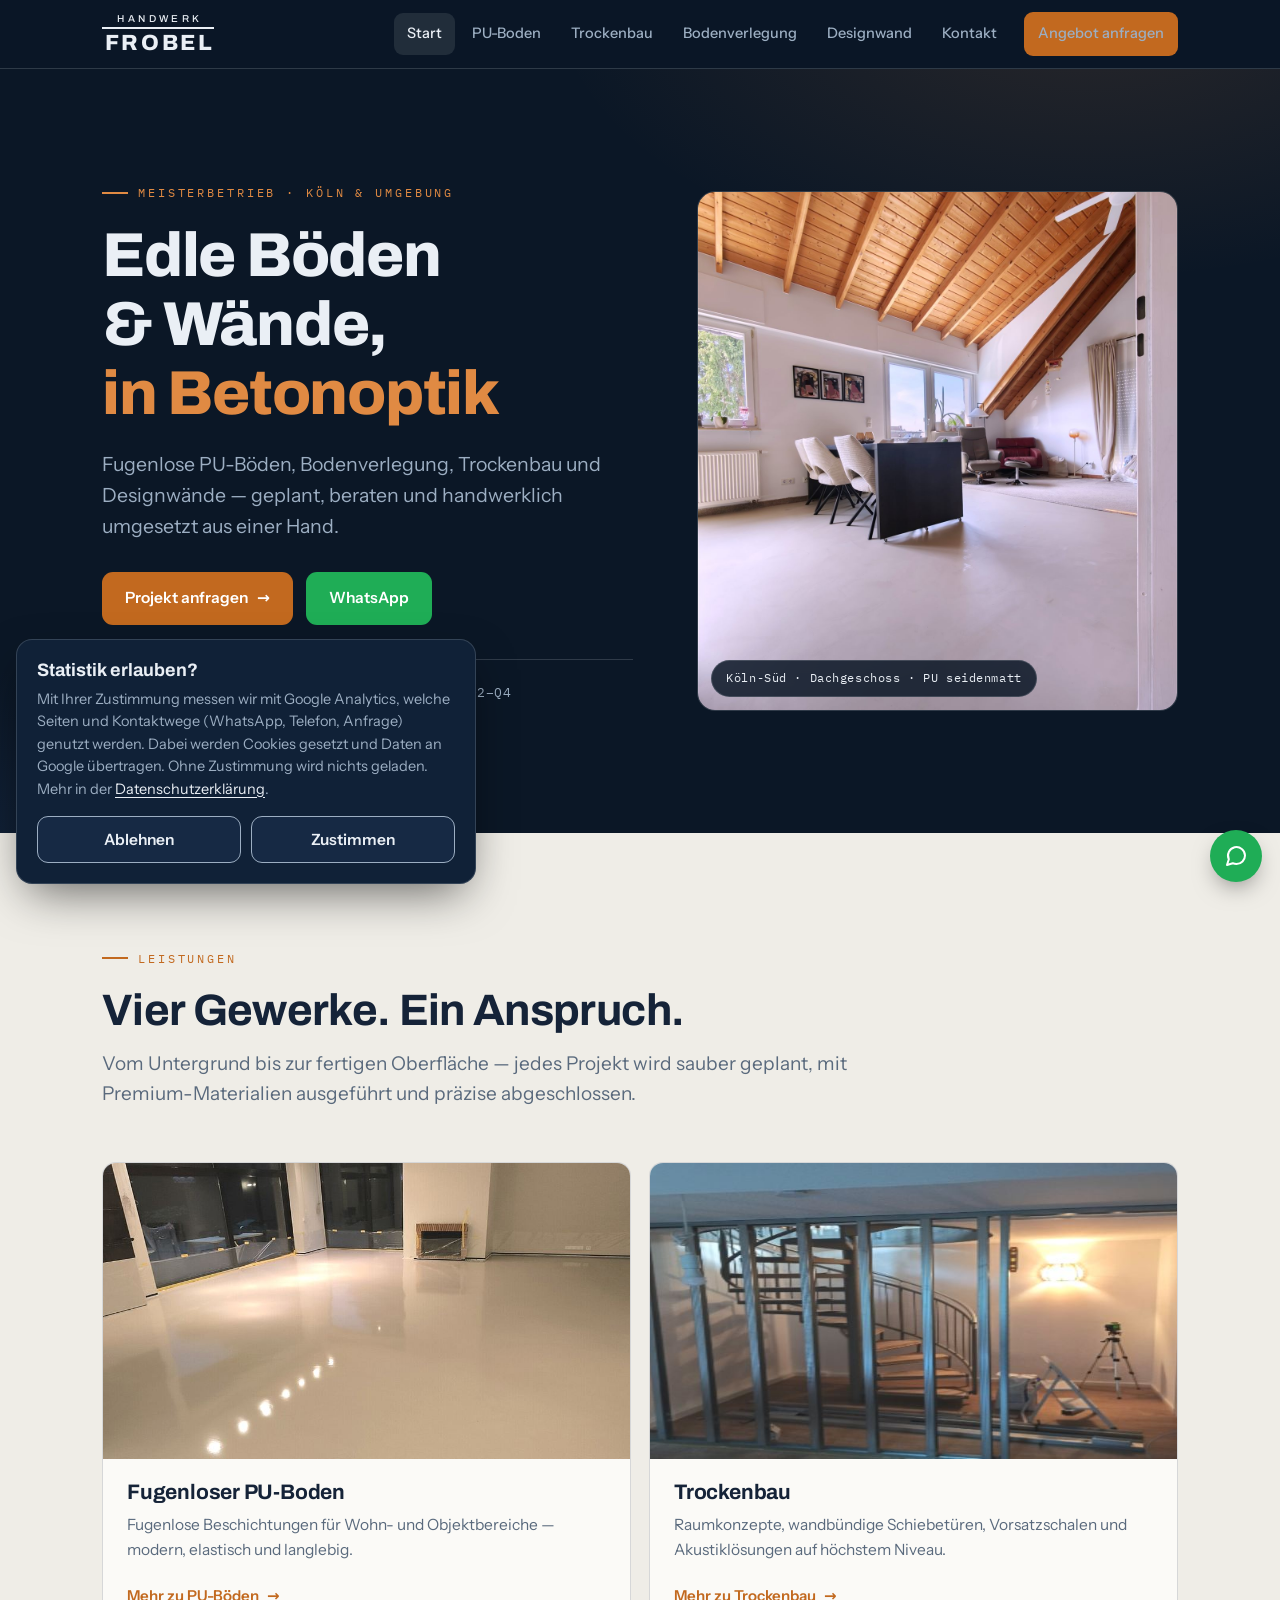
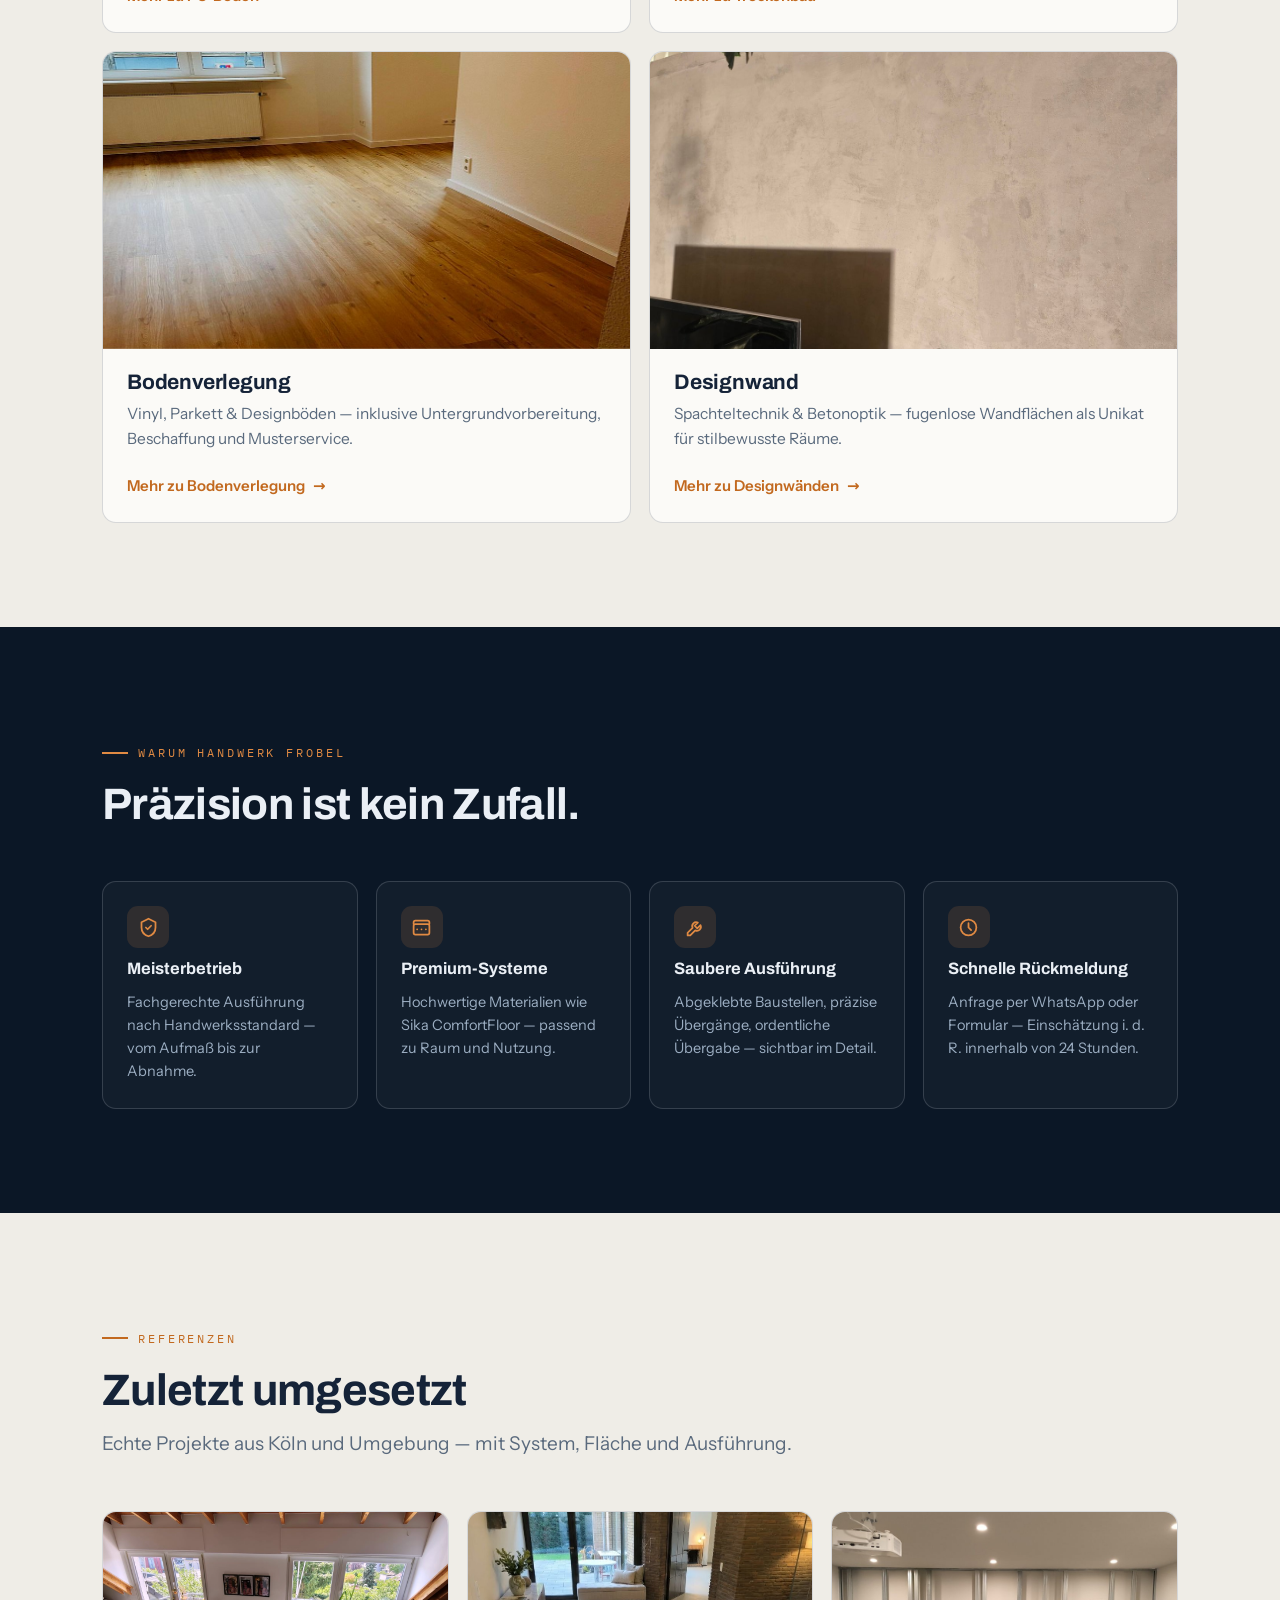
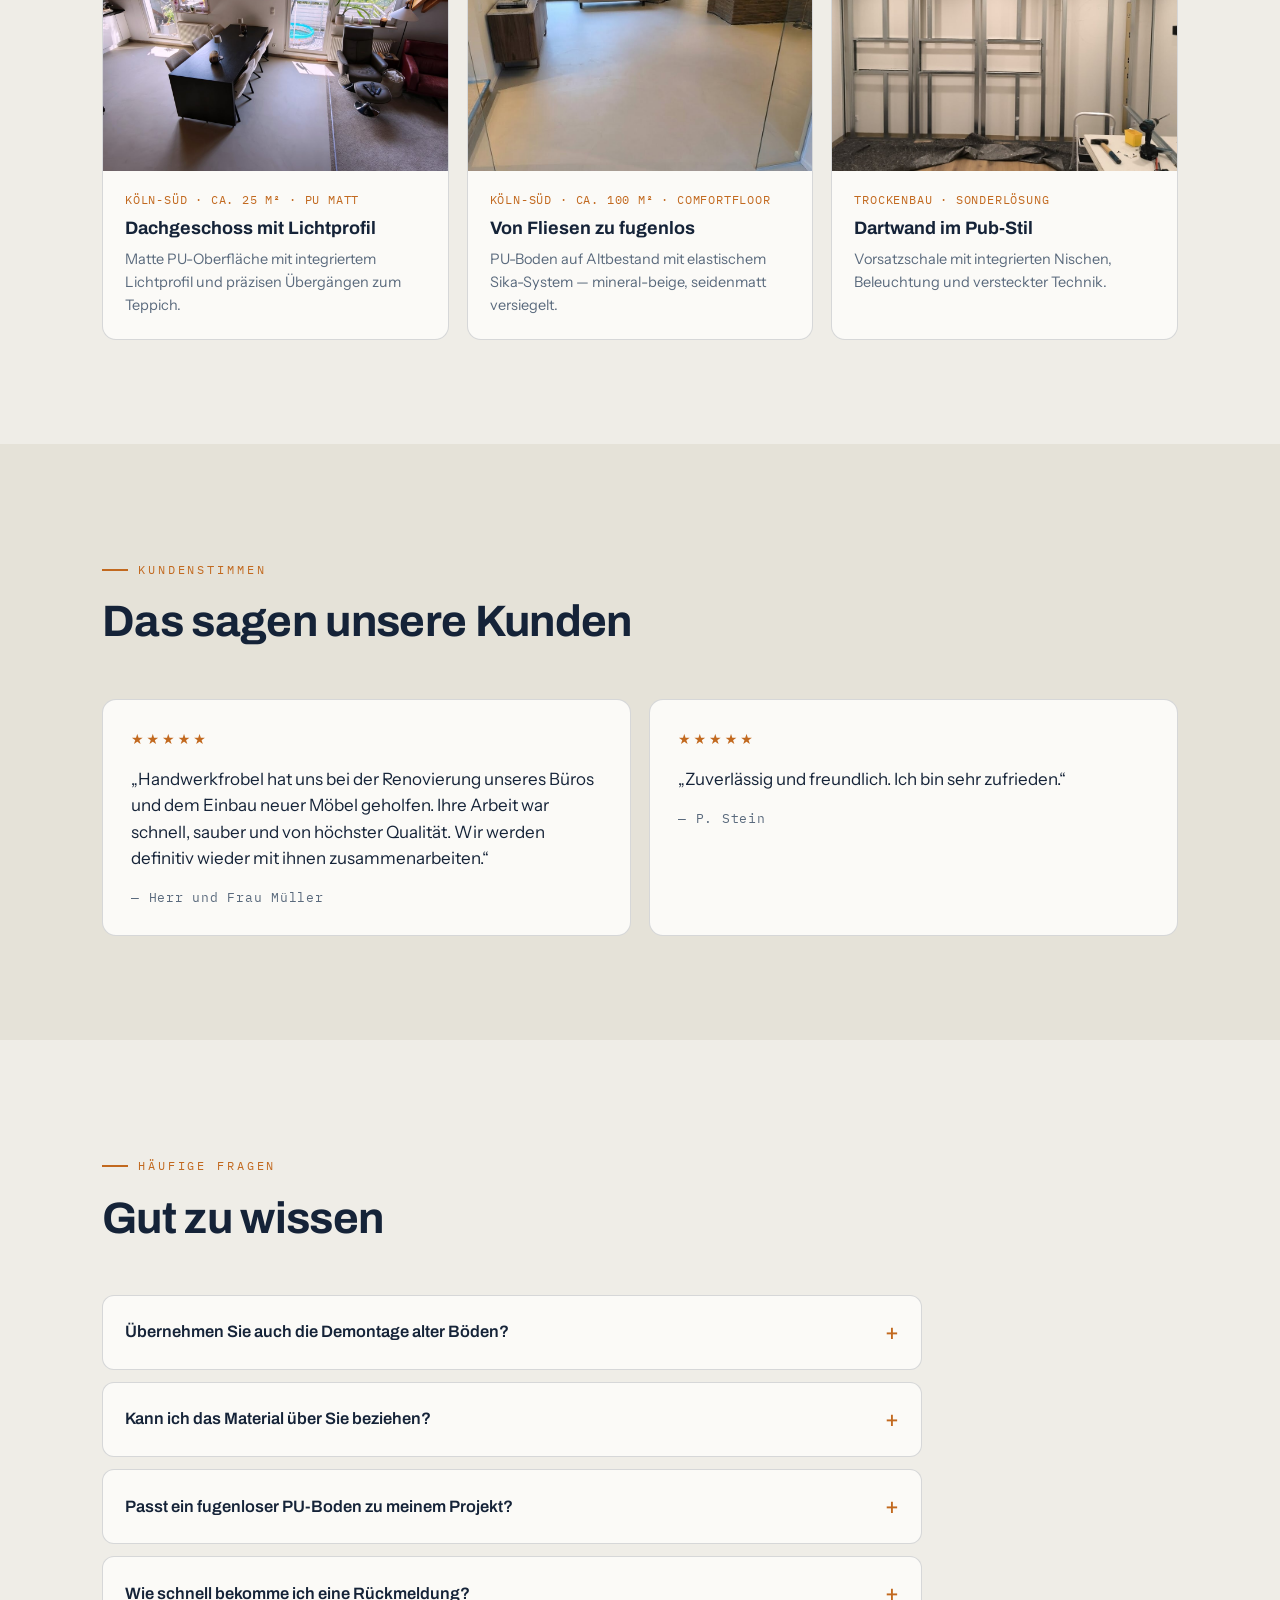
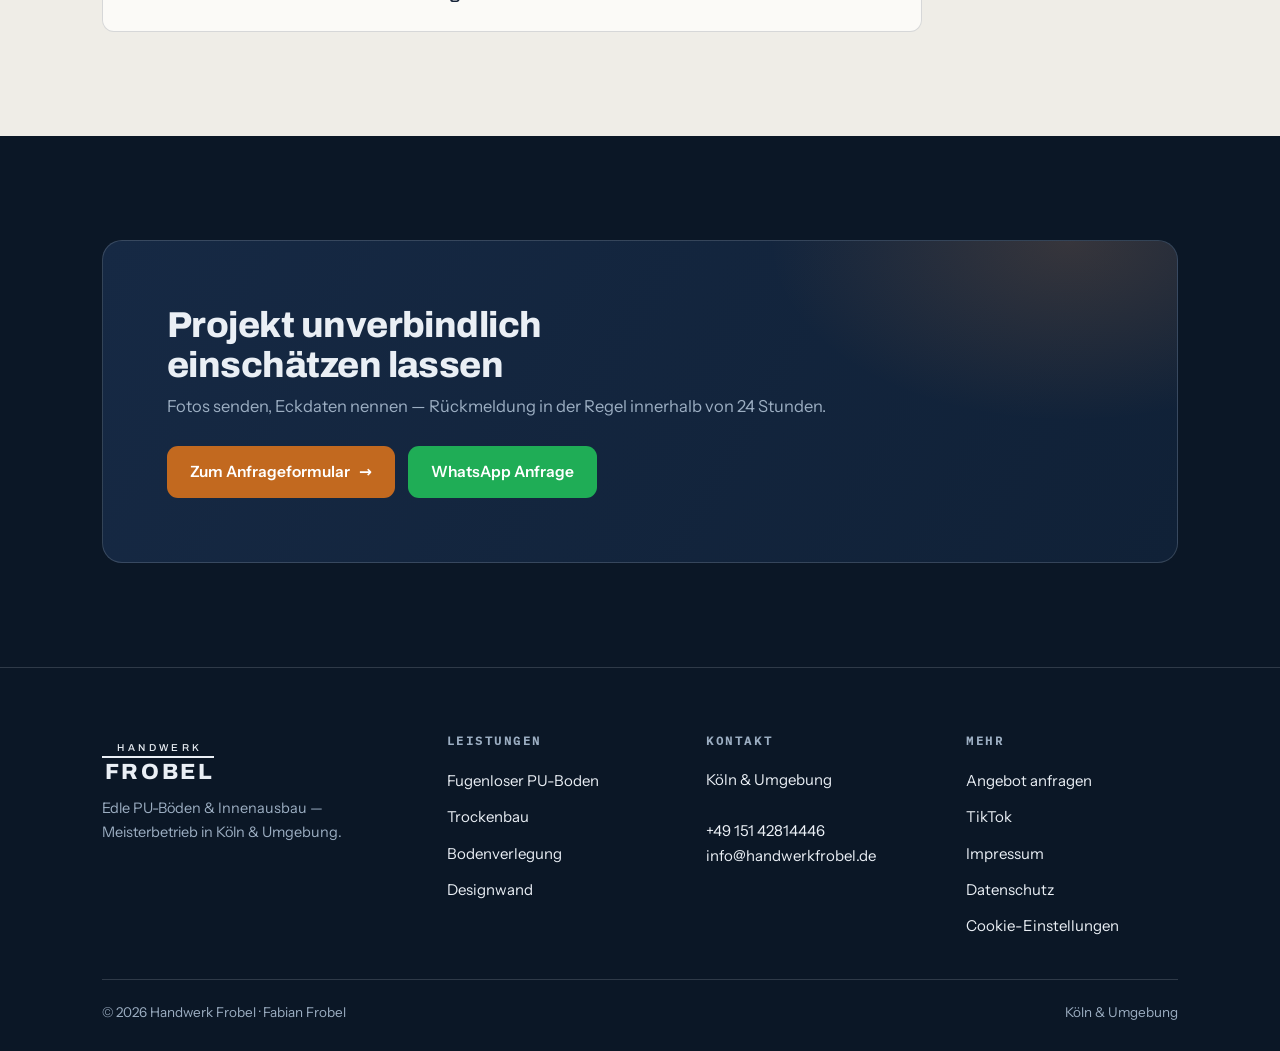
==== index.html @ 51fb7982 "Website-Symbol: rundes Handwerk-Frobel-Logo statt blauem Kreis mit F Co-Authored-By: Claude Sonnet 5" ====
<!doctype html>
<html lang="de">
<head>
<meta charset="utf-8">
<meta name="viewport" content="width=device-width, initial-scale=1, viewport-fit=cover">
<title>Fugenlose PU-Böden &amp; Innenausbau Köln | Handwerk Frobel</title>
<meta name="description" content="Handwerk Frobel - Meisterbetrieb f&#252;r fugenlose PU-B&#246;den, Bodenverlegung, Trockenbau und Designw&#228;nde in K&#246;ln und Umgebung. Projekt unverbindlich anfragen.">
<link rel="icon" type="image/png" sizes="32x32" href="favicon-32.png?v=2">
<link rel="icon" type="image/png" sizes="16x16" href="favicon-16.png?v=2">
<link rel="icon" type="image/png" sizes="192x192" href="favicon-192.png?v=2">
<link rel="apple-touch-icon" sizes="180x180" href="apple-touch-icon.png?v=2">
<link rel="canonical" href="https://www.handwerkfrobel.de/">
<meta property="og:type" content="website">
<meta property="og:site_name" content="Handwerk Frobel">
<meta property="og:title" content="Fugenlose PU-Böden &amp; Innenausbau Köln | Handwerk Frobel">
<meta property="og:description" content="Handwerk Frobel - Meisterbetrieb f&#252;r fugenlose PU-B&#246;den, Bodenverlegung, Trockenbau und Designw&#228;nde in K&#246;ln und Umgebung. Projekt unverbindlich anfragen.">
<meta property="og:image" content="https://www.handwerkfrobel.de/img/og-image.jpg">
<meta property="og:url" content="https://www.handwerkfrobel.de/">
<meta property="og:locale" content="de_DE">
<meta name="twitter:card" content="summary_large_image">
<meta name="twitter:title" content="Fugenlose PU-Böden &amp; Innenausbau Köln | Handwerk Frobel">
<meta name="twitter:description" content="Handwerk Frobel - Meisterbetrieb f&#252;r fugenlose PU-B&#246;den, Bodenverlegung, Trockenbau und Designw&#228;nde in K&#246;ln und Umgebung. Projekt unverbindlich anfragen.">
<meta name="twitter:image" content="https://www.handwerkfrobel.de/img/og-image.jpg">
<link rel="stylesheet" href="fonts.css">
<link rel="stylesheet" href="styles.css">
<script src="site.js" defer></script>

</head>
<body>
<header class="nav">
  <div class="container nav-inner">
    <a class="brand" href="index.html" aria-label="Handwerk Frobel – Startseite">
      <span class="brand-top">HANDWERK</span><span class="brand-rule"></span><span class="brand-main">FROBEL</span>
    </a>
    <button class="nav-toggle" aria-expanded="false" aria-label="Menü öffnen">☰</button>
    <nav class="nav-links" aria-label="Hauptnavigation">
      <a href="index.html" class="active">Start</a>
      <a href="pu-boden.html">PU-Boden</a>
      <a href="trockenbau.html">Trockenbau</a>
      <a href="bodenverlegung.html">Bodenverlegung</a>
      <a href="designwand.html">Designwand</a>
      <a href="kontakt.html">Kontakt</a>
      <a href="kontakt.html" class="btn btn-primary nav-cta">Angebot anfragen</a>
    </nav>
  </div>
</header>

<section class="hero on-dark">
  <div class="container hero-grid">
    <div>
      <p class="eyebrow">Meisterbetrieb · Köln &amp; Umgebung</p>
      <h1>Edle Böden &amp; Wände,<br><span class="rotator" data-words='["fugenlos","in Betonoptik","mit Liebe zum Detail","individuell geplant"]'><span class="word">fugenlos</span></span></h1>
      <p class="sub">Fugenlose PU-Böden, Bodenverlegung, Trockenbau und Designwände — geplant, beraten und handwerklich umgesetzt aus einer Hand.</p>
      <div class="hero-ctas">
        <a class="btn btn-primary" href="kontakt.html">Projekt anfragen <span class="arr">→</span></a>
        <a class="btn btn-wa" href="https://wa.me/4915142814446?text=Hallo%2C%20ich%20interessiere%20mich%20f%C3%BCr%20ein%20Projekt%20mit%20Handwerk Frobel.">WhatsApp</a>
      </div>
      <div class="hero-meta">
        <span>Sika ComfortFloor Systeme</span>
        <span>Spachtelung Q2–Q4</span>
        <span>Rückmeldung i.&thinsp;d.&thinsp;R. &lt; 24 Std.</span>
      </div>
    </div>
    <div class="hero-media">
      <img src="img/dg-1.jpg" alt="Lichtdurchfluteter Wohnbereich mit fugenlosem PU-Boden und Holzbalkendecke" width="1200" height="1600">
      <span class="media-chip">Köln-Süd · Dachgeschoss · PU seidenmatt</span>
    </div>
  </div>
</section>

<section class="section on-light">
  <div class="container">
    <div class="section-head">
      <p class="eyebrow">Leistungen</p>
      <h2 class="h2">Vier Gewerke. Ein Anspruch.</h2>
      <p class="lead">Vom Untergrund bis zur fertigen Oberfläche — jedes Projekt wird sauber geplant, mit Premium-Materialien ausgeführt und präzise abgeschlossen.</p>
    </div>
    <div class="bento">
      <a class="tile" href="pu-boden.html">
        <div class="tile-media"><img src="img/home-1.jpg" alt="Frisch beschichteter, glänzender PU-Boden in einem Wohnraum" loading="lazy"></div>
        <div class="tile-body">
          <h3>Fugenloser PU-Boden</h3>
          <p>Fugenlose Beschichtungen für Wohn- und Objektbereiche — modern, elastisch und langlebig.</p>
          <span class="tile-link">Mehr zu PU-Böden <span class="arr">→</span></span>
        </div>
      </a>
      <a class="tile" href="trockenbau.html">
        <div class="tile-media"><img src="img/home-2.jpg" alt="Trockenbau-Ständerwerk vor einer Wendeltreppe" loading="lazy"></div>
        <div class="tile-body">
          <h3>Trockenbau</h3>
          <p>Raumkonzepte, wandbündige Schiebetüren, Vorsatzschalen und Akustiklösungen auf höchstem Niveau.</p>
          <span class="tile-link">Mehr zu Trockenbau <span class="arr">→</span></span>
        </div>
      </a>
      <a class="tile" href="bodenverlegung.html">
        <div class="tile-media"><img src="img/home-3.jpg" alt="Neu verlegter Vinylboden in Holzoptik in einer Wohnung" loading="lazy"></div>
        <div class="tile-body">
          <h3>Bodenverlegung</h3>
          <p>Vinyl, Parkett &amp; Designböden — inklusive Untergrundvorbereitung, Beschaffung und Musterservice.</p>
          <span class="tile-link">Mehr zu Bodenverlegung <span class="arr">→</span></span>
        </div>
      </a>
      <a class="tile" href="designwand.html">
        <div class="tile-media"><img src="img/home-4.jpg" alt="Wohnzimmerwand in Spachteltechnik mit Betonoptik" loading="lazy"></div>
        <div class="tile-body">
          <h3>Designwand</h3>
          <p>Spachteltechnik &amp; Betonoptik — fugenlose Wandflächen als Unikat für stilbewusste Räume.</p>
          <span class="tile-link">Mehr zu Designwänden <span class="arr">→</span></span>
        </div>
      </a>
    </div>
  </div>
</section>

<section class="section on-dark">
  <div class="container">
    <div class="section-head">
      <p class="eyebrow">Warum Handwerk Frobel</p>
      <h2 class="h2">Präzision ist kein Zufall.</h2>
    </div>
    <div class="features">
      <div class="feature">
        <span class="ic"><svg viewBox="0 0 24 24" fill="none" stroke="currentColor" stroke-width="2" stroke-linecap="round" stroke-linejoin="round"><path d="M12 2 4 6v6c0 5 3.4 8.6 8 10 4.6-1.4 8-5 8-10V6l-8-4z"/><path d="m9 12 2 2 4-4"/></svg></span>
        <h3>Meisterbetrieb</h3>
        <p>Fachgerechte Ausführung nach Handwerksstandard — vom Aufmaß bis zur Abnahme.</p>
      </div>
      <div class="feature">
        <span class="ic"><svg viewBox="0 0 24 24" fill="none" stroke="currentColor" stroke-width="2" stroke-linecap="round" stroke-linejoin="round"><path d="M21 8V6a2 2 0 0 0-2-2H5a2 2 0 0 0-2 2v2"/><rect x="3" y="8" width="18" height="12" rx="2"/><path d="M7 14h.01M12 14h.01M17 14h.01"/></svg></span>
        <h3>Premium-Systeme</h3>
        <p>Hochwertige Materialien wie Sika ComfortFloor — passend zu Raum und Nutzung.</p>
      </div>
      <div class="feature">
        <span class="ic"><svg viewBox="0 0 24 24" fill="none" stroke="currentColor" stroke-width="2" stroke-linecap="round" stroke-linejoin="round"><path d="M14.7 6.3a4.5 4.5 0 0 0-6 6L3 18v3h3l5.7-5.7a4.5 4.5 0 0 0 6-6L14 13l-3-3 3.7-3.7z"/></svg></span>
        <h3>Saubere Ausführung</h3>
        <p>Abgeklebte Baustellen, präzise Übergänge, ordentliche Übergabe — sichtbar im Detail.</p>
      </div>
      <div class="feature">
        <span class="ic"><svg viewBox="0 0 24 24" fill="none" stroke="currentColor" stroke-width="2" stroke-linecap="round" stroke-linejoin="round"><circle cx="12" cy="12" r="9"/><path d="M12 7v5l3 3"/></svg></span>
        <h3>Schnelle Rückmeldung</h3>
        <p>Anfrage per WhatsApp oder Formular — Einschätzung i.&thinsp;d.&thinsp;R. innerhalb von 24 Stunden.</p>
      </div>
    </div>
  </div>
</section>

<section class="section on-light">
  <div class="container">
    <div class="section-head">
      <p class="eyebrow">Referenzen</p>
      <h2 class="h2">Zuletzt umgesetzt</h2>
      <p class="lead">Echte Projekte aus Köln und Umgebung — mit System, Fläche und Ausführung.</p>
    </div>
    <div class="refs">
      <a class="ref" href="pu-boden.html" style="text-decoration:none">
        <div class="ref-media"><img src="img/dg-3.jpg" alt="Blick von der Galerie auf den fugenlosen PU-Boden mit Teppich-Übergang" loading="lazy"></div>
        <div class="ref-body">
          <span class="ref-meta">Köln-Süd · ca. 25 m² · PU matt</span>
          <h3>Dachgeschoss mit Lichtprofil</h3>
          <p>Matte PU-Oberfläche mit integriertem Lichtprofil und präzisen Übergängen zum Teppich.</p>
        </div>
      </a>
      <a class="ref" href="pu-boden.html" style="text-decoration:none">
        <div class="ref-media"><img src="img/pu-5.jpg" alt="Fugenloser PU-Boden in mineral-beiger Optik in einem Einfamilienhaus" loading="lazy"></div>
        <div class="ref-body">
          <span class="ref-meta">Köln-Süd · ca. 100 m² · ComfortFloor</span>
          <h3>Von Fliesen zu fugenlos</h3>
          <p>PU-Boden auf Altbestand mit elastischem Sika-System — mineral-beige, seidenmatt versiegelt.</p>
        </div>
      </a>
      <a class="ref" href="trockenbau.html" style="text-decoration:none">
        <div class="ref-media"><img src="img/dart-4.jpg" alt="Maßgefertigte Dartwand mit beleuchteten Nischen im Pub-Stil" loading="lazy"></div>
        <div class="ref-body">
          <span class="ref-meta">Trockenbau · Sonderlösung</span>
          <h3>Dartwand im Pub-Stil</h3>
          <p>Vorsatzschale mit integrierten Nischen, Beleuchtung und versteckter Technik.</p>
        </div>
      </a>
    </div>
  </div>
</section>

<section class="section on-light-2">
  <div class="container">
    <div class="section-head">
      <p class="eyebrow">Kundenstimmen</p>
      <h2 class="h2">Das sagen unsere Kunden</h2>
    </div>
    <div class="quotes">
      <figure class="quote" style="margin:0">
        <span class="stars" aria-label="5 von 5 Sternen">★★★★★</span>
        <p>„Handwerkfrobel hat uns bei der Renovierung unseres Büros und dem Einbau neuer Möbel geholfen. Ihre Arbeit war schnell, sauber und von höchster Qualität. Wir werden definitiv wieder mit ihnen zusammenarbeiten.“</p>
        <figcaption class="who">— Herr und Frau Müller</figcaption>
      </figure>
      <figure class="quote" style="margin:0">
        <span class="stars" aria-label="5 von 5 Sternen">★★★★★</span>
        <p>„Zuverlässig und freundlich. Ich bin sehr zufrieden.“</p>
        <figcaption class="who">— P. Stein</figcaption>
      </figure>
    </div>
  </div>
</section>

<section class="section on-light">
  <div class="container">
    <div class="section-head">
      <p class="eyebrow">Häufige Fragen</p>
      <h2 class="h2">Gut zu wissen</h2>
    </div>
    <div class="faq">
      <details>
        <summary>Übernehmen Sie auch die Demontage alter Böden?</summary>
        <div class="faq-body">Ja — wir übernehmen den Rückbau, sämtliche Reparaturen und den kompletten Neuaufbau aller Bodenbeläge.</div>
      </details>
      <details>
        <summary>Kann ich das Material über Sie beziehen?</summary>
        <div class="faq-body">Ja. Wir beschaffen Bodenbeläge, Profile und Sockelleisten für Sie und bringen Musterkollektionen aller Produkte zur Beratung mit — so wählen Sie Ihre Wunschlösung direkt am Objekt.</div>
      </details>
      <details>
        <summary>Passt ein fugenloser PU-Boden zu meinem Projekt?</summary>
        <div class="faq-body">Untergrund, Bauzustand und Nutzung spielen die entscheidende Rolle. Senden Sie uns ein paar Eckdaten oder Fotos — wir prüfen Ihr Projekt und geben eine ehrliche Einschätzung.</div>
      </details>
      <details>
        <summary>Wie schnell bekomme ich eine Rückmeldung?</summary>
        <div class="faq-body">In der Regel innerhalb von 24 Stunden — am schnellsten geht es per WhatsApp mit Fotos Ihrer Fläche.</div>
      </details>
    </div>
  </div>
</section>

<section class="section on-dark">
  <div class="container">
    <div class="cta-band">
      <div>
        <h2>Projekt unverbindlich einschätzen lassen</h2>
        <p>Fotos senden, Eckdaten nennen — Rückmeldung in der Regel innerhalb von 24 Stunden.</p>
      </div>
      <div class="actions">
        <a class="btn btn-primary" href="kontakt.html">Zum Anfrageformular <span class="arr">→</span></a>
        <a class="btn btn-wa" href="https://wa.me/4915142814446?text=Hallo%2C%20ich%20m%C3%B6chte%20mein%20Projekt%20unverbindlich%20einsch%C3%A4tzen%20lassen.">WhatsApp Anfrage</a>
      </div>
    </div>
  </div>
</section>

<footer>
  <div class="container">
    <div class="foot-grid">
      <div>
        <a class="brand" href="index.html"><span class="brand-top">HANDWERK</span><span class="brand-rule"></span><span class="brand-main">FROBEL</span></a>
        <p class="foot-tag">Edle PU-Böden &amp; Innenausbau — Meisterbetrieb in Köln &amp; Umgebung.</p>
      </div>
      <div>
        <h4>Leistungen</h4>
        <ul>
          <li><a href="pu-boden.html">Fugenloser PU-Boden</a></li>
          <li><a href="trockenbau.html">Trockenbau</a></li>
          <li><a href="bodenverlegung.html">Bodenverlegung</a></li>
          <li><a href="designwand.html">Designwand</a></li>
        </ul>
      </div>
      <div>
        <h4>Kontakt</h4>
        <address class="plain">Köln &amp; Umgebung<br><br><a href="tel:+4915142814446">+49 151 42814446</a><br>info@handwerkfrobel.de</address>
      </div>
      <div>
        <h4>Mehr</h4>
        <ul>
          <li><a href="kontakt.html">Angebot anfragen</a></li>
          <li><a href="https://tiktok.com/@handwerkfrobel" rel="noopener">TikTok</a></li>
          <li><a href="impressum.html">Impressum</a></li>
          <li><a href="datenschutz.html">Datenschutz</a></li>
          <li><a href="datenschutz.html#statistik" data-cookie-settings>Cookie-Einstellungen</a></li>
        </ul>
      </div>
    </div>
    <div class="foot-bottom">
      <span>© 2026 Handwerk Frobel · Fabian Frobel</span>
      <span>Köln &amp; Umgebung</span>
    </div>
  </div>
</footer>
<a class="wa-float" href="https://wa.me/4915142814446?text=Hallo%2C%20ich%20habe%20eine%20Frage%20zu%20einem%20Projekt." rel="noopener" aria-label="Direkt per WhatsApp anfragen"><svg viewBox="0 0 24 24" fill="none" stroke="currentColor" stroke-width="2" stroke-linecap="round" stroke-linejoin="round"><path d="M21 11.5a8.5 8.5 0 0 1-8.5 8.5c-1.3 0-2.6-.3-3.7-.8L3 21l1.8-5.8A8.5 8.5 0 1 1 21 11.5z"/></svg></a>
</body>
</html>
---- fonts.css ----
/* latin */
@font-face {
  font-family: 'Archivo';
  font-style: normal;
  font-weight: 500;
  font-stretch: 100%;
  font-display: swap;
  src: url(fonts/Archivo-500-latin.woff2) format('woff2');
  unicode-range: U+0000-00FF, U+0131, U+0152-0153, U+02BB-02BC, U+02C6, U+02DA, U+02DC, U+0304, U+0308, U+0329, U+2000-206F, U+20AC, U+2122, U+2191, U+2193, U+2212, U+2215, U+FEFF, U+FFFD;
}
/* latin */
@font-face {
  font-family: 'Archivo';
  font-style: normal;
  font-weight: 600;
  font-stretch: 100%;
  font-display: swap;
  src: url(fonts/Archivo-500-latin.woff2) format('woff2');
  unicode-range: U+0000-00FF, U+0131, U+0152-0153, U+02BB-02BC, U+02C6, U+02DA, U+02DC, U+0304, U+0308, U+0329, U+2000-206F, U+20AC, U+2122, U+2191, U+2193, U+2212, U+2215, U+FEFF, U+FFFD;
}
/* latin */
@font-face {
  font-family: 'Archivo';
  font-style: normal;
  font-weight: 700;
  font-stretch: 100%;
  font-display: swap;
  src: url(fonts/Archivo-500-latin.woff2) format('woff2');
  unicode-range: U+0000-00FF, U+0131, U+0152-0153, U+02BB-02BC, U+02C6, U+02DA, U+02DC, U+0304, U+0308, U+0329, U+2000-206F, U+20AC, U+2122, U+2191, U+2193, U+2212, U+2215, U+FEFF, U+FFFD;
}
/* latin */
@font-face {
  font-family: 'Archivo';
  font-style: normal;
  font-weight: 800;
  font-stretch: 100%;
  font-display: swap;
  src: url(fonts/Archivo-500-latin.woff2) format('woff2');
  unicode-range: U+0000-00FF, U+0131, U+0152-0153, U+02BB-02BC, U+02C6, U+02DA, U+02DC, U+0304, U+0308, U+0329, U+2000-206F, U+20AC, U+2122, U+2191, U+2193, U+2212, U+2215, U+FEFF, U+FFFD;
}
/* latin */
@font-face {
  font-family: 'IBM Plex Mono';
  font-style: normal;
  font-weight: 400;
  font-display: swap;
  src: url(fonts/IBMPlexMono-400-latin.woff2) format('woff2');
  unicode-range: U+0000-00FF, U+0131, U+0152-0153, U+02BB-02BC, U+02C6, U+02DA, U+02DC, U+0304, U+0308, U+0329, U+2000-206F, U+20AC, U+2122, U+2191, U+2193, U+2212, U+2215, U+FEFF, U+FFFD;
}
/* latin */
@font-face {
  font-family: 'IBM Plex Mono';
  font-style: normal;
  font-weight: 500;
  font-display: swap;
  src: url(fonts/IBMPlexMono-500-latin.woff2) format('woff2');
  unicode-range: U+0000-00FF, U+0131, U+0152-0153, U+02BB-02BC, U+02C6, U+02DA, U+02DC, U+0304, U+0308, U+0329, U+2000-206F, U+20AC, U+2122, U+2191, U+2193, U+2212, U+2215, U+FEFF, U+FFFD;
}
/* latin */
@font-face {
  font-family: 'Instrument Sans';
  font-style: normal;
  font-weight: 400;
  font-stretch: 100%;
  font-display: swap;
  src: url(fonts/InstrumentSans-400-latin.woff2) format('woff2');
  unicode-range: U+0000-00FF, U+0131, U+0152-0153, U+02BB-02BC, U+02C6, U+02DA, U+02DC, U+0304, U+0308, U+0329, U+2000-206F, U+20AC, U+2122, U+2191, U+2193, U+2212, U+2215, U+FEFF, U+FFFD;
}
/* latin */
@font-face {
  font-family: 'Instrument Sans';
  font-style: normal;
  font-weight: 500;
  font-stretch: 100%;
  font-display: swap;
  src: url(fonts/InstrumentSans-400-latin.woff2) format('woff2');
  unicode-range: U+0000-00FF, U+0131, U+0152-0153, U+02BB-02BC, U+02C6, U+02DA, U+02DC, U+0304, U+0308, U+0329, U+2000-206F, U+20AC, U+2122, U+2191, U+2193, U+2212, U+2215, U+FEFF, U+FFFD;
}
/* latin */
@font-face {
  font-family: 'Instrument Sans';
  font-style: normal;
  font-weight: 600;
  font-stretch: 100%;
  font-display: swap;
  src: url(fonts/InstrumentSans-400-latin.woff2) format('woff2');
  unicode-range: U+0000-00FF, U+0131, U+0152-0153, U+02BB-02BC, U+02C6, U+02DA, U+02DC, U+0304, U+0308, U+0329, U+2000-206F, U+20AC, U+2122, U+2191, U+2193, U+2212, U+2215, U+FEFF, U+FFFD;
}
---- styles.css ----
/* Layout: Werkstatt-Präzision — ink-navy Welt mit mineralischen hellen Flächen, linksbündig, klare Linien */
:root{
  --ink:#0B1726;
  --ink-2:#102137;
  --ink-3:#162944;
  --stone:#EFEDE7;
  --stone-2:#E5E2D8;
  --card:#FBFAF7;
  --fg:#152338;
  --muted:#5A6A7D;
  --fg-inv:#EAEFF5;
  --muted-inv:#9CAEC2;
  --accent:#C2691F;
  --accent-bright:#E08A43;
  --line:rgba(21,35,56,.16);
  --line-inv:rgba(234,239,245,.16);
  --radius:14px;
  --font-display:"Archivo",system-ui,-apple-system,"Segoe UI",sans-serif;
  --font-body:"Instrument Sans",system-ui,-apple-system,"Segoe UI",sans-serif;
  --font-mono:"IBM Plex Mono",ui-monospace,"Cascadia Mono",Consolas,monospace;
  color-scheme:dark;
}

*{box-sizing:border-box}
html{scroll-behavior:smooth}
body{
  margin:0;
  background:var(--ink);
  color:var(--fg-inv);
  font-family:var(--font-body);
  font-size:16.5px;
  line-height:1.6;
  -webkit-font-smoothing:antialiased;
}
img{max-width:100%;display:block}
a{color:inherit}
h1,h2,h3{font-family:var(--font-display);line-height:1.12;text-wrap:balance;margin:0}

.container{max-width:1140px;margin-inline:auto;padding-inline:clamp(16px,4vw,32px)}

/* ---------- Navigation ---------- */
.nav{
  position:sticky;top:env(safe-area-inset-top,0px);z-index:50;
  background:rgba(11,23,38,.92);backdrop-filter:blur(10px);
  border-bottom:1px solid var(--line-inv);
}
.nav-inner{display:flex;align-items:center;gap:28px;min-height:68px}
.brand{display:inline-flex;flex-direction:column;align-items:center;text-decoration:none;line-height:1;gap:3px}
.brand-top{font-family:var(--font-display);font-weight:500;font-size:10px;letter-spacing:.34em;text-indent:.34em;color:var(--fg-inv)}
.brand-rule{display:block;width:100%;height:2px;background:var(--fg-inv)}
.brand-main{font-family:var(--font-display);font-weight:800;font-size:22px;letter-spacing:.12em;text-indent:.12em;color:var(--fg-inv)}
.nav-links{display:flex;align-items:center;gap:4px;margin-left:auto}
.nav-links a{
  text-decoration:none;color:var(--muted-inv);font-size:14.5px;font-weight:500;
  padding:9px 13px;border-radius:9px;transition:color .18s,background .18s;white-space:nowrap;
}
.nav-links a:hover{color:var(--fg-inv);background:rgba(234,239,245,.07)}
.nav-links a.active{color:var(--fg-inv);background:rgba(234,239,245,.1)}
.nav-cta{margin-left:10px}
.nav-toggle{
  display:none;margin-left:auto;background:none;border:1px solid var(--line-inv);
  border-radius:9px;padding:9px 11px;color:var(--fg-inv);cursor:pointer;font-size:17px;line-height:1;
}

/* ---------- Buttons ---------- */
.btn{
  display:inline-flex;align-items:center;gap:9px;
  font-family:var(--font-body);font-weight:600;font-size:15.5px;text-decoration:none;
  padding:13px 22px;border-radius:11px;border:1px solid transparent;cursor:pointer;
  transition:transform .18s,background .18s,border-color .18s,color .18s;
}
.btn:active{transform:scale(.98)}
.btn-primary{background:var(--accent);color:#fff}
.btn-primary:hover{background:var(--accent-bright)}
.btn-ghost{border-color:var(--line-inv);color:var(--fg-inv);background:transparent}
.btn-ghost:hover{border-color:var(--fg-inv)}
.on-light .btn-ghost{border-color:var(--line);color:var(--fg)}
.on-light .btn-ghost:hover{border-color:var(--fg)}
.btn-wa{background:#1FAD56;color:#fff}
.btn-wa:hover{background:#25C263}
.btn .arr{transition:transform .18s}
.btn:hover .arr{transform:translateX(3px)}

/* ---------- Abschnitte ---------- */
.section{padding-block:clamp(56px,9vw,104px)}
.on-light{background:var(--stone);color:var(--fg);color-scheme:light}
.on-light-2{background:var(--stone-2);color:var(--fg);color-scheme:light}
.on-ink-2{background:var(--ink-2)}
.eyebrow{
  font-family:var(--font-mono);font-size:12px;letter-spacing:.24em;text-transform:uppercase;
  color:var(--accent);display:flex;align-items:center;gap:10px;margin-bottom:18px;
}
.on-dark .eyebrow,.hero .eyebrow{color:var(--accent-bright)}
.eyebrow::before{content:"";width:26px;height:2px;background:currentColor;flex:none}
.h2{font-size:clamp(28px,4.4vw,44px);font-weight:700;letter-spacing:-.015em;margin-bottom:14px}
.lead{font-size:clamp(16.5px,2vw,19px);color:var(--muted);max-width:62ch;margin:0}
.on-dark .lead{color:var(--muted-inv)}
.section-head{margin-bottom:clamp(30px,5vw,52px)}

/* ---------- Hero ---------- */
.hero{position:relative;overflow:hidden;padding-block:clamp(56px,8vw,110px)}
.hero::before{
  content:"";position:absolute;inset:0;pointer-events:none;
  background:
    radial-gradient(900px 480px at 85% -10%,rgba(224,138,67,.14),transparent 60%),
    radial-gradient(700px 420px at -10% 110%,rgba(22,41,68,.9),transparent 60%);
}
.hero-grid{position:relative;display:grid;grid-template-columns:1.05fr .95fr;gap:clamp(32px,5vw,64px);align-items:center}
.hero h1{font-size:clamp(34px,5.6vw,62px);font-weight:800;letter-spacing:-.02em}
.hero .sub{font-size:clamp(16.5px,2vw,19.5px);color:var(--muted-inv);max-width:52ch;margin:20px 0 30px}
.rotator{display:inline-block;position:relative;color:var(--accent-bright);min-width:1ch;white-space:nowrap}
.rotator .word{display:inline-block;animation:wordIn .5s cubic-bezier(.2,.7,.2,1)}
@keyframes wordIn{from{opacity:.25;transform:translateY(.35em)}to{opacity:1;transform:none}}
.hero-ctas{display:flex;flex-wrap:wrap;gap:13px}
.hero-meta{
  display:flex;flex-wrap:wrap;gap:8px 26px;margin-top:34px;padding-top:22px;border-top:1px solid var(--line-inv);
  font-family:var(--font-mono);font-size:12.5px;color:var(--muted-inv);letter-spacing:.04em;
}
.hero-meta span{display:flex;align-items:center;gap:8px}
.hero-meta span::before{content:"";width:5px;height:5px;border-radius:50%;background:var(--accent-bright)}
.hero-media{position:relative}
.hero-media img{width:100%;height:clamp(320px,42vw,520px);object-fit:cover;border-radius:18px;border:1px solid var(--line-inv)}
.media-chip{
  position:absolute;left:14px;bottom:14px;
  background:rgba(11,23,38,.85);backdrop-filter:blur(6px);
  border:1px solid var(--line-inv);border-radius:999px;
  font-family:var(--font-mono);font-size:11.5px;letter-spacing:.05em;color:var(--fg-inv);
  padding:8px 14px;
}

/* Unterseiten-Hero */
.page-hero{position:relative;overflow:hidden;padding-block:clamp(48px,7vw,84px);border-bottom:1px solid var(--line-inv)}
.page-hero::before{content:"";position:absolute;inset:0;pointer-events:none;
  background:radial-gradient(800px 420px at 90% -20%,rgba(224,138,67,.13),transparent 60%)}
.page-hero .container{position:relative}
.page-hero h1{font-size:clamp(30px,4.8vw,52px);font-weight:800;letter-spacing:-.02em}
.page-hero .sub{font-size:clamp(16px,2vw,19px);color:var(--muted-inv);max-width:58ch;margin:16px 0 26px}

/* ---------- Leistungs-Bento ---------- */
.bento{display:grid;grid-template-columns:repeat(2,1fr);gap:18px}
.tile{
  position:relative;display:flex;flex-direction:column;text-decoration:none;color:inherit;
  background:var(--card);border:1px solid var(--line);border-radius:var(--radius);overflow:hidden;
  transition:transform .22s,box-shadow .22s;
}
.tile:hover{transform:translateY(-4px);box-shadow:0 18px 42px -18px rgba(11,23,38,.35)}
.tile-media{overflow:hidden;aspect-ratio:16/9}
.tile-media img{width:100%;height:100%;object-fit:cover;transition:transform .5s cubic-bezier(.2,.7,.2,1)}
.tile:hover .tile-media img{transform:scale(1.045)}
.tile-body{padding:22px 24px 24px;display:flex;flex-direction:column;gap:8px;flex:1}
.tile-body h3{font-size:21px;font-weight:700;letter-spacing:-.01em;color:var(--fg)}
.tile-body p{margin:0;color:var(--muted);font-size:15.5px}
.tile-link{
  margin-top:auto;padding-top:14px;display:flex;align-items:center;gap:8px;
  color:var(--accent);font-weight:600;font-size:15px;
}
.tile-link .arr{transition:transform .18s}
.tile:hover .tile-link .arr{transform:translateX(4px)}

/* ---------- Feature-Reihe ---------- */
.features{display:grid;grid-template-columns:repeat(4,1fr);gap:18px}
.feature{display:flex;flex-direction:column;gap:12px;padding:24px;border:1px solid var(--line-inv);border-radius:var(--radius);background:rgba(234,239,245,.03)}
.feature .ic{
  width:42px;height:42px;border-radius:11px;display:grid;place-items:center;flex:none;
  background:rgba(224,138,67,.14);color:var(--accent-bright);
}
.feature .ic svg{width:21px;height:21px}
.feature h3{font-size:16.5px;font-weight:700}
.feature p{margin:0;font-size:14.5px;color:var(--muted-inv)}

/* ---------- Referenzen ---------- */
.refs{display:grid;grid-template-columns:repeat(3,1fr);gap:18px}
.ref{background:var(--card);border:1px solid var(--line);border-radius:var(--radius);overflow:hidden;display:flex;flex-direction:column}
.ref-media{aspect-ratio:4/3;overflow:hidden}
.ref-media img{width:100%;height:100%;object-fit:cover;transition:transform .5s cubic-bezier(.2,.7,.2,1)}
.ref:hover .ref-media img{transform:scale(1.04)}
.ref-body{padding:20px 22px 22px;display:flex;flex-direction:column;gap:9px}
.ref-meta{font-family:var(--font-mono);font-size:11.5px;letter-spacing:.07em;color:var(--accent);text-transform:uppercase}
.ref-body h3{font-size:18px;font-weight:700;color:var(--fg)}
.ref-body p{margin:0;font-size:14.5px;color:var(--muted)}

/* Projektgalerie */
.gallery{display:grid;grid-template-columns:repeat(3,1fr);gap:14px}
.gallery.g4{grid-template-columns:repeat(4,1fr)}
.gallery img{width:100%;aspect-ratio:1;object-fit:cover;border-radius:12px;border:1px solid var(--line)}
.on-dark .gallery img{border-color:var(--line-inv)}

/* ---------- Listen / Checks ---------- */
.check-cols{display:grid;grid-template-columns:1fr 1fr;gap:clamp(24px,4vw,56px)}
.checklist{list-style:none;margin:0;padding:0;display:flex;flex-direction:column;gap:12px}
.checklist li{display:flex;gap:12px;align-items:flex-start;font-size:16px}
.checklist li::before{
  content:"";flex:none;width:20px;height:20px;margin-top:2px;border-radius:6px;
  background:rgba(194,105,31,.14) center/12px no-repeat;
  background-image:url("data:image/svg+xml,%3Csvg xmlns='http://www.w3.org/2000/svg' viewBox='0 0 24 24' fill='none' stroke='%23C2691F' stroke-width='3.2' stroke-linecap='round' stroke-linejoin='round'%3E%3Cpath d='M20 6 9 17l-5-5'/%3E%3C/svg%3E");
}

/* ---------- Zitate ---------- */
.quotes{display:grid;grid-template-columns:1fr 1fr;gap:18px}
.quote{
  background:var(--card);border:1px solid var(--line);border-radius:var(--radius);
  padding:28px;display:flex;flex-direction:column;gap:16px;color:var(--fg);
}
.quote p{margin:0;font-size:17px;line-height:1.55}
.quote .who{font-family:var(--font-mono);font-size:12.5px;letter-spacing:.06em;color:var(--muted)}
.quote .stars{color:var(--accent);letter-spacing:3px;font-size:14px}

/* ---------- FAQ ---------- */
.faq{display:flex;flex-direction:column;gap:12px;max-width:820px}
.faq details{background:var(--card);border:1px solid var(--line);border-radius:12px;color:var(--fg);overflow:hidden}
.faq summary{
  list-style:none;cursor:pointer;display:flex;justify-content:space-between;align-items:center;gap:16px;
  padding:19px 22px;font-weight:600;font-size:16.5px;font-family:var(--font-display);
}
.faq summary::-webkit-details-marker{display:none}
.faq summary::after{content:"+";font-size:22px;font-weight:400;color:var(--accent);transition:transform .2s;flex:none}
.faq details[open] summary::after{transform:rotate(45deg)}
.faq .faq-body{padding:0 22px 20px;color:var(--muted);font-size:15.5px;max-width:65ch}

/* ---------- CTA-Band ---------- */
.cta-band{
  position:relative;overflow:hidden;border-radius:20px;
  background:linear-gradient(120deg,var(--ink-3),var(--ink-2));
  border:1px solid var(--line-inv);
  padding:clamp(34px,6vw,64px);
  display:flex;flex-wrap:wrap;align-items:center;gap:26px;justify-content:space-between;
}
.cta-band::before{content:"";position:absolute;inset:0;pointer-events:none;
  background:radial-gradient(500px 300px at 90% 0%,rgba(224,138,67,.18),transparent 60%)}
.cta-band h2{font-size:clamp(24px,3.6vw,36px);font-weight:800;letter-spacing:-.015em;max-width:18ch}
.cta-band p{margin:8px 0 0;color:var(--muted-inv)}
.cta-band .actions{position:relative;display:flex;flex-wrap:wrap;gap:13px}

/* ---------- Footer ---------- */
footer{background:var(--ink);border-top:1px solid var(--line-inv);padding-block:clamp(40px,6vw,64px) 28px}
.foot-grid{display:grid;grid-template-columns:1.4fr 1fr 1fr 1fr;gap:clamp(24px,4vw,48px);margin-bottom:40px}
.foot-grid h4{font-family:var(--font-mono);font-size:11.5px;letter-spacing:.22em;text-transform:uppercase;color:var(--muted-inv);margin:0 0 16px}
.foot-grid ul{list-style:none;margin:0;padding:0;display:flex;flex-direction:column;gap:10px}
.foot-grid a{color:var(--fg-inv);text-decoration:none;font-size:15px}
.foot-grid a:hover{color:var(--accent-bright)}
.foot-grid .plain{color:var(--fg-inv);font-size:15px;font-style:normal;line-height:1.7}
.foot-tag{color:var(--muted-inv);font-size:14.5px;max-width:30ch;margin:14px 0 0}
.foot-bottom{
  border-top:1px solid var(--line-inv);padding-top:22px;
  display:flex;flex-wrap:wrap;gap:10px 24px;justify-content:space-between;
  font-size:13.5px;color:var(--muted-inv);
}

/* ---------- Formular ---------- */
.form-card{
  background:var(--card);border:1px solid var(--line);border-radius:18px;color:var(--fg);
  padding:clamp(24px,4vw,40px);color-scheme:light;
}
.form-grid{display:grid;grid-template-columns:1fr 1fr;gap:18px 20px}
.fw{grid-column:1/-1}
.field label{display:block;font-weight:600;font-size:14.5px;margin-bottom:7px}
.field .hint{font-weight:400;color:var(--muted);font-size:13px}
.field input[type=text],.field input[type=email],.field input[type=tel],.field input[type=number],.field textarea{
  width:100%;padding:12px 14px;border:1px solid var(--line);border-radius:10px;
  background:#fff;color:var(--fg);font:inherit;font-size:15.5px;
}
.field textarea{min-height:120px;resize:vertical}
.field input:focus,.field textarea:focus{outline:2px solid var(--accent);outline-offset:1px;border-color:transparent}
.choice-grid{display:grid;grid-template-columns:1fr 1fr;gap:9px}
.choice{
  display:flex;align-items:center;gap:10px;padding:11px 13px;
  border:1px solid var(--line);border-radius:10px;cursor:pointer;font-size:14.5px;background:#fff;
  transition:border-color .15s,background .15s;
}
.choice:hover{border-color:var(--accent)}
.choice input{accent-color:var(--accent);width:17px;height:17px;flex:none}
.choice:has(input:checked){border-color:var(--accent);background:rgba(194,105,31,.07)}
.form-actions{display:flex;flex-wrap:wrap;gap:13px;align-items:center;margin-top:26px}
.form-note{font-size:13.5px;color:var(--muted);margin-top:14px}
.contact-rows{display:flex;flex-direction:column;gap:14px}
.contact-row{
  display:flex;align-items:center;gap:14px;padding:16px 18px;
  border:1px solid var(--line-inv);border-radius:12px;background:rgba(234,239,245,.04);
}
.contact-row .ic{width:38px;height:38px;border-radius:10px;background:rgba(224,138,67,.14);display:grid;place-items:center;color:var(--accent-bright);flex:none}
.contact-row .ic svg{width:18px;height:18px}
.contact-row .lbl{font-family:var(--font-mono);font-size:11px;letter-spacing:.18em;text-transform:uppercase;color:var(--muted-inv)}
.contact-row .val{font-size:16px;font-weight:600;user-select:all}
.copy-btn{
  margin-left:auto;background:none;border:1px solid var(--line-inv);color:var(--muted-inv);
  border-radius:8px;padding:7px 12px;font:inherit;font-size:12.5px;cursor:pointer;flex:none;
}
.copy-btn:hover{color:var(--fg-inv);border-color:var(--fg-inv)}

/* ---------- Impressum ---------- */
.legal{max-width:720px}
.legal dl{display:grid;grid-template-columns:auto 1fr;gap:10px 28px;margin:0}
.legal dt{font-family:var(--font-mono);font-size:12px;letter-spacing:.1em;text-transform:uppercase;color:var(--muted);padding-top:3px}
.legal dd{margin:0;font-size:16.5px}
.legal-card{background:var(--card);border:1px solid var(--line);border-radius:16px;padding:clamp(24px,4vw,40px);color:var(--fg)}

/* Zweispalter mit Bild */
.split{display:grid;grid-template-columns:1fr 1fr;gap:clamp(26px,5vw,60px);align-items:center}
.split img{width:100%;height:100%;max-height:440px;object-fit:cover;border-radius:16px;border:1px solid var(--line)}
.on-dark .split img{border-color:var(--line-inv)}

/* Schwebender WhatsApp-Button — kompakt, Icon-only, damit er beim Scrollen keine Überschriften verdeckt */
.wa-float{
  position:fixed;right:18px;bottom:calc(18px + env(safe-area-inset-bottom,0px));z-index:60;
  display:grid;place-items:center;
  width:52px;height:52px;border-radius:50%;
  background:#1FAD56;color:#fff;text-decoration:none;
  box-shadow:0 10px 24px -8px rgba(0,0,0,.5);
  transition:transform .18s,background .18s,box-shadow .18s;
}
.wa-float:hover{transform:translateY(-2px);background:#25C263;box-shadow:0 14px 28px -8px rgba(0,0,0,.55)}
.wa-float svg{width:24px;height:24px;flex:none}
@media (max-width:560px){ .wa-float{width:48px;height:48px} .wa-float svg{width:22px;height:22px} }

:focus-visible{outline:2px solid var(--accent-bright);outline-offset:2px}
@media (prefers-reduced-motion:reduce){
  *,*::before,*::after{animation-duration:.01ms!important;transition-duration:.01ms!important}
  html{scroll-behavior:auto}
}

/* ---------- Mobil ---------- */
@media (max-width:920px){
  .nav-toggle{display:block}
  .nav-links{
    display:none;position:absolute;top:100%;left:0;right:0;flex-direction:column;align-items:stretch;
    background:var(--ink-2);border-bottom:1px solid var(--line-inv);padding:12px 16px 18px;gap:6px;
  }
  .nav-links.open{display:flex}
  .nav-links a{padding:12px 14px;font-size:16px}
  .nav-cta{margin-left:0;margin-top:6px;justify-content:center}
  .hero-grid,.check-cols,.split{grid-template-columns:1fr}
  .features{grid-template-columns:1fr 1fr}
  .refs,.gallery,.gallery.g4{grid-template-columns:1fr 1fr}
  .form-grid{grid-template-columns:1fr}
  .foot-grid{grid-template-columns:1fr 1fr}
}
@media (max-width:560px){
  .bento,.features,.refs,.quotes,.choice-grid{grid-template-columns:1fr}
  .gallery{grid-template-columns:1fr 1fr}
  .foot-grid{grid-template-columns:1fr}
  .hero-media img{height:300px}
}

/* Einwilligungs-Hinweis (Statistik) */
.consent{
  position:fixed;left:16px;right:16px;bottom:calc(16px + env(safe-area-inset-bottom,0px));z-index:80;
  max-width:460px;padding:20px;border-radius:16px;
  background:var(--ink-2);color:var(--fg-inv);border:1px solid var(--line-inv);
  box-shadow:0 18px 48px -12px rgba(0,0,0,.6);font-size:14.5px;line-height:1.55;
}
.consent[hidden]{display:none}
.consent h2{font-family:var(--font-display);font-size:18px;font-weight:700;margin:0 0 8px}
.consent p{margin:0 0 16px;color:var(--muted-inv)}
.consent a{color:var(--fg-inv);text-underline-offset:3px}
.consent-actions{display:grid;grid-template-columns:1fr 1fr;gap:10px}
.consent-btn{
  justify-content:center;padding-inline:12px;min-width:0;
  background:var(--ink-3);color:var(--fg-inv);border:1px solid var(--muted-inv);
}
.consent-btn:hover{border-color:var(--fg-inv)}

/* Telefon-Links */
a[href^="tel:"]{color:inherit;text-decoration:none;border-bottom:1px solid transparent;transition:color .18s,border-color .18s}
a[href^="tel:"]:hover{color:var(--accent-bright);border-bottom-color:currentColor}
.legal-card a[href^="tel:"]{border-bottom-color:var(--line)}
.legal-card a[href^="tel:"]:hover{color:var(--accent)}
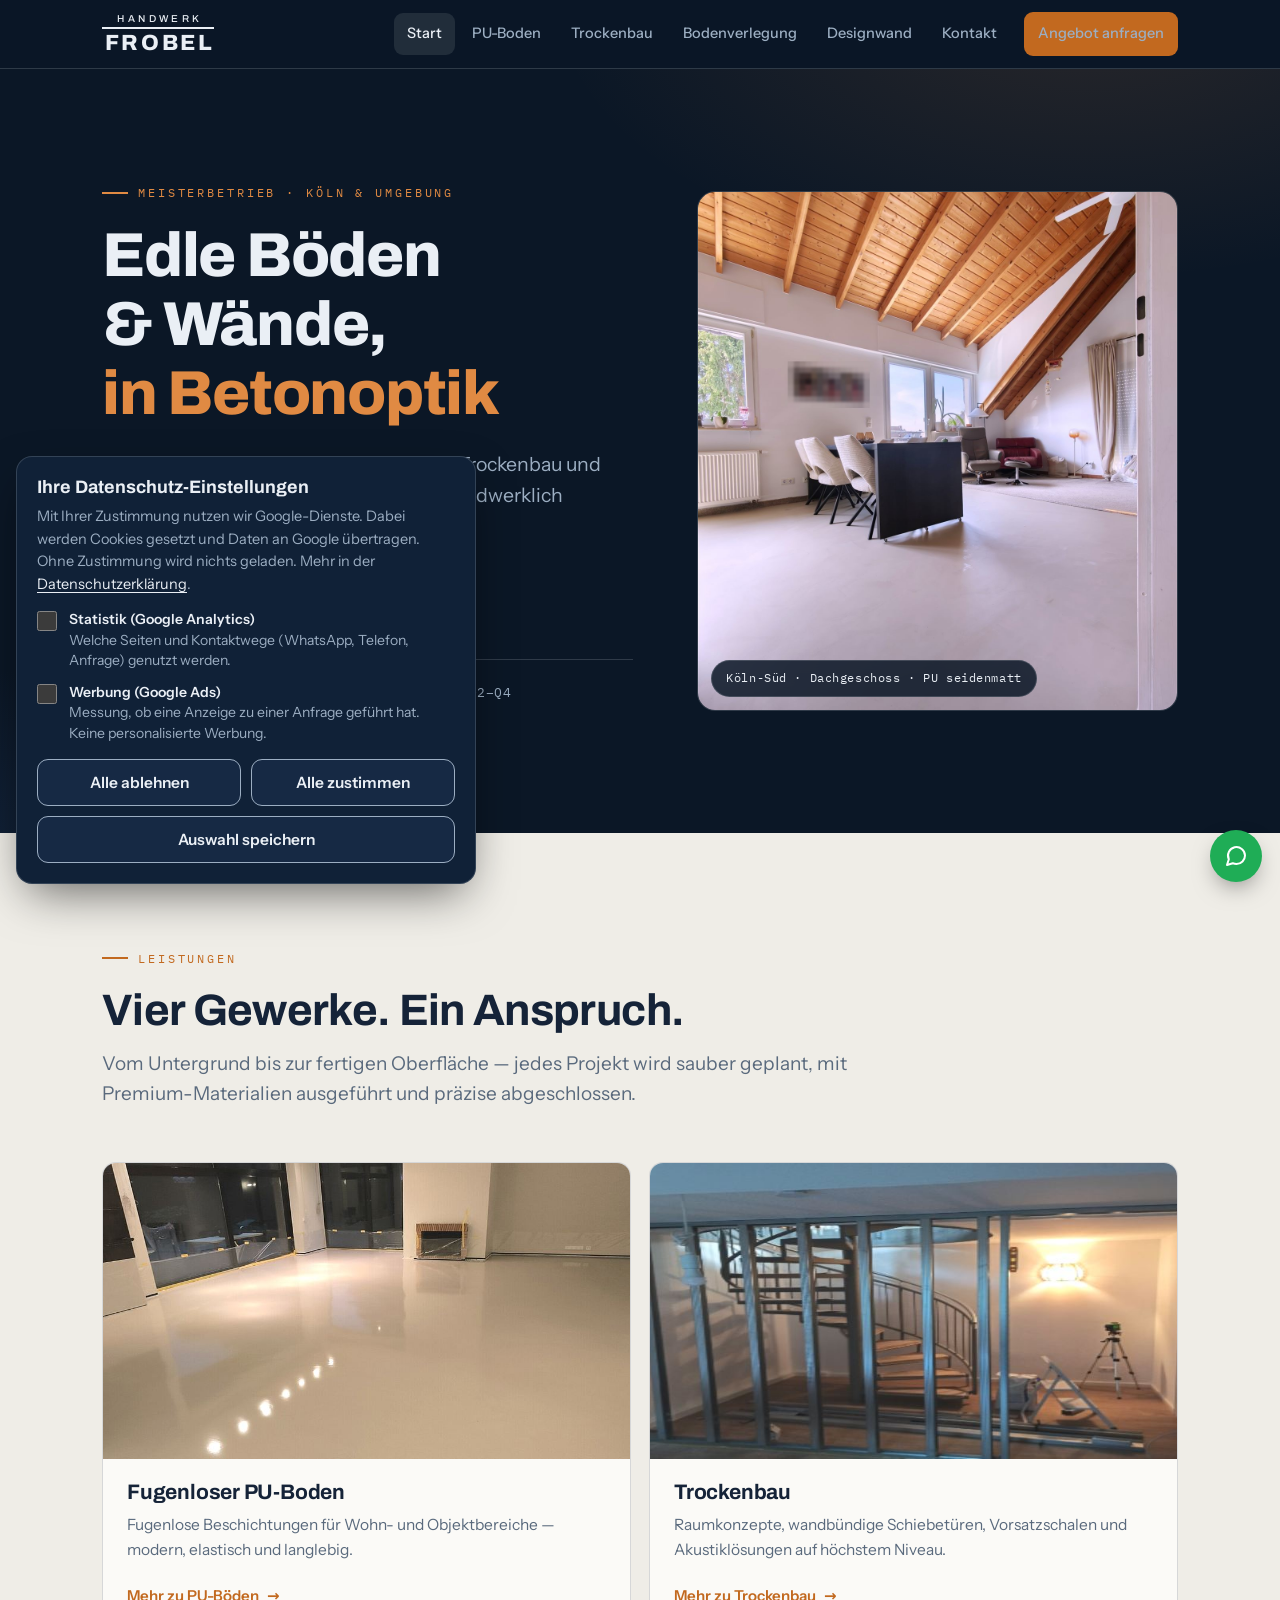
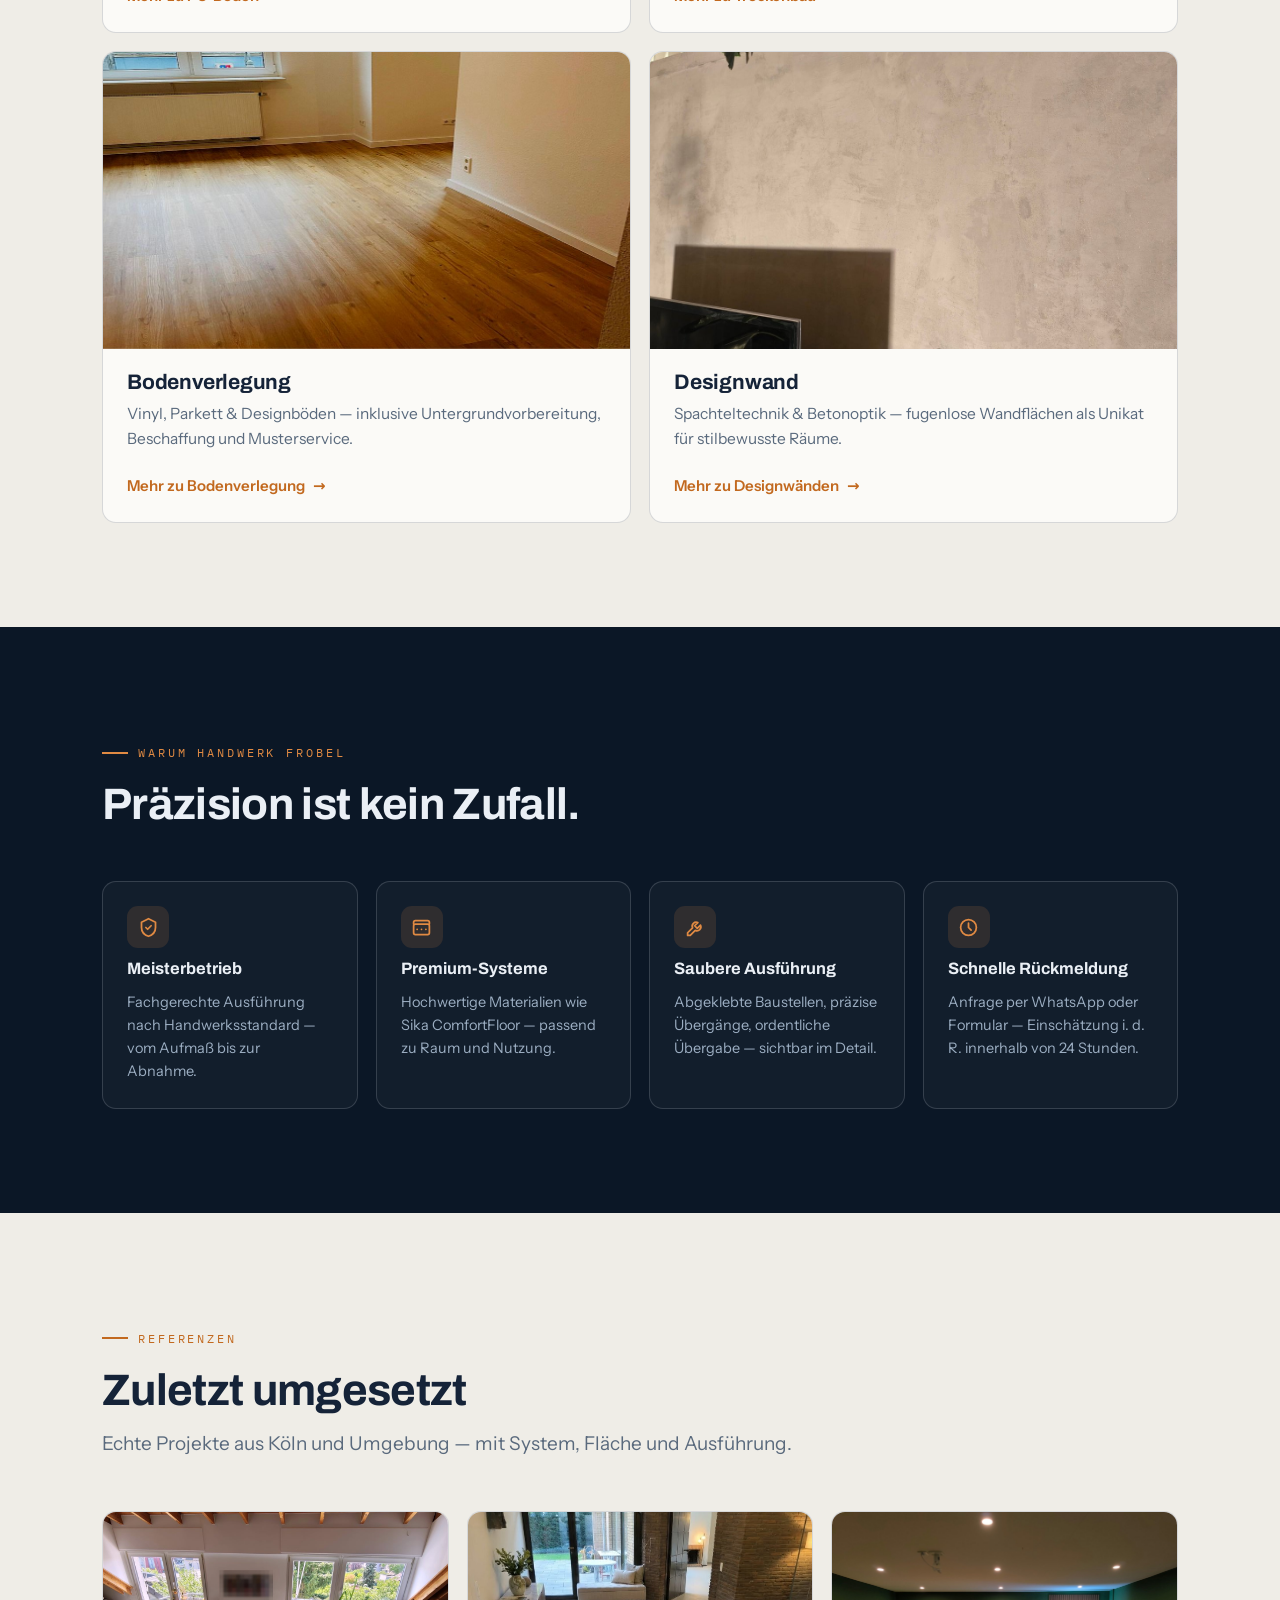
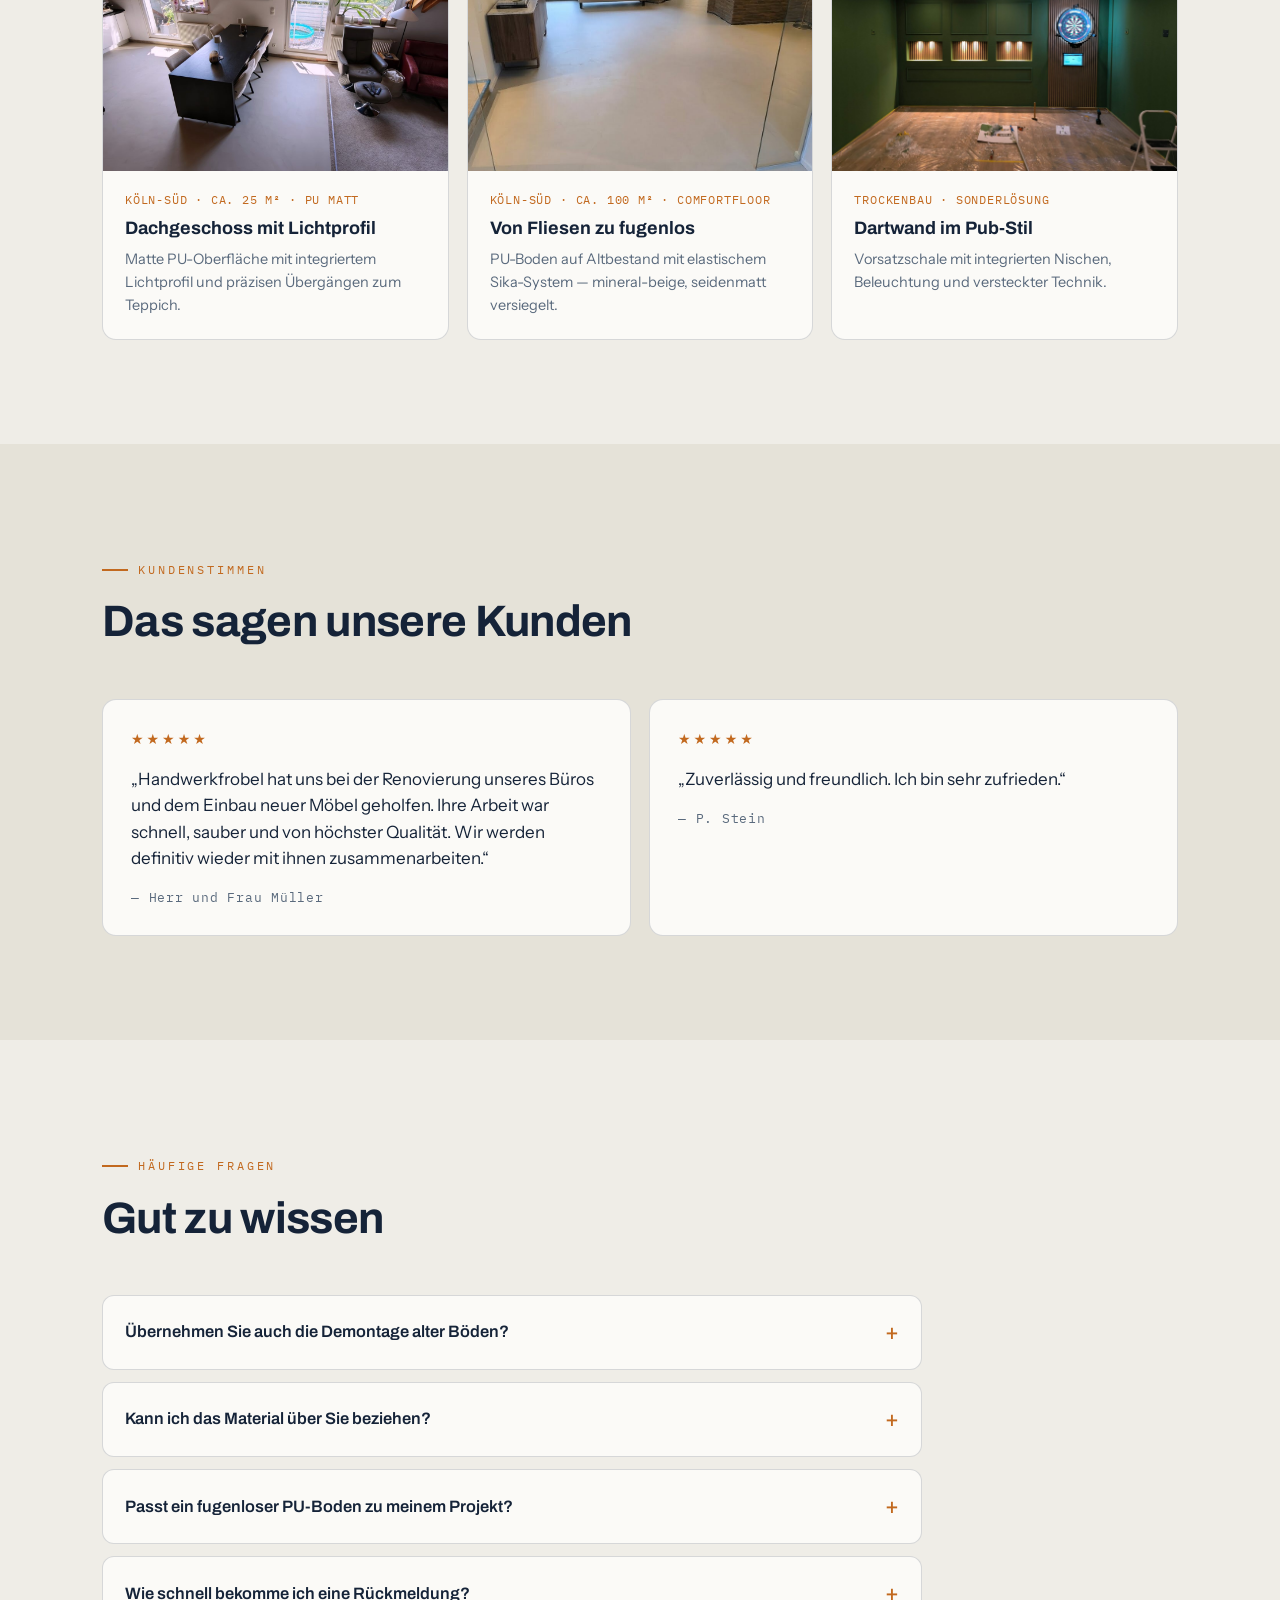
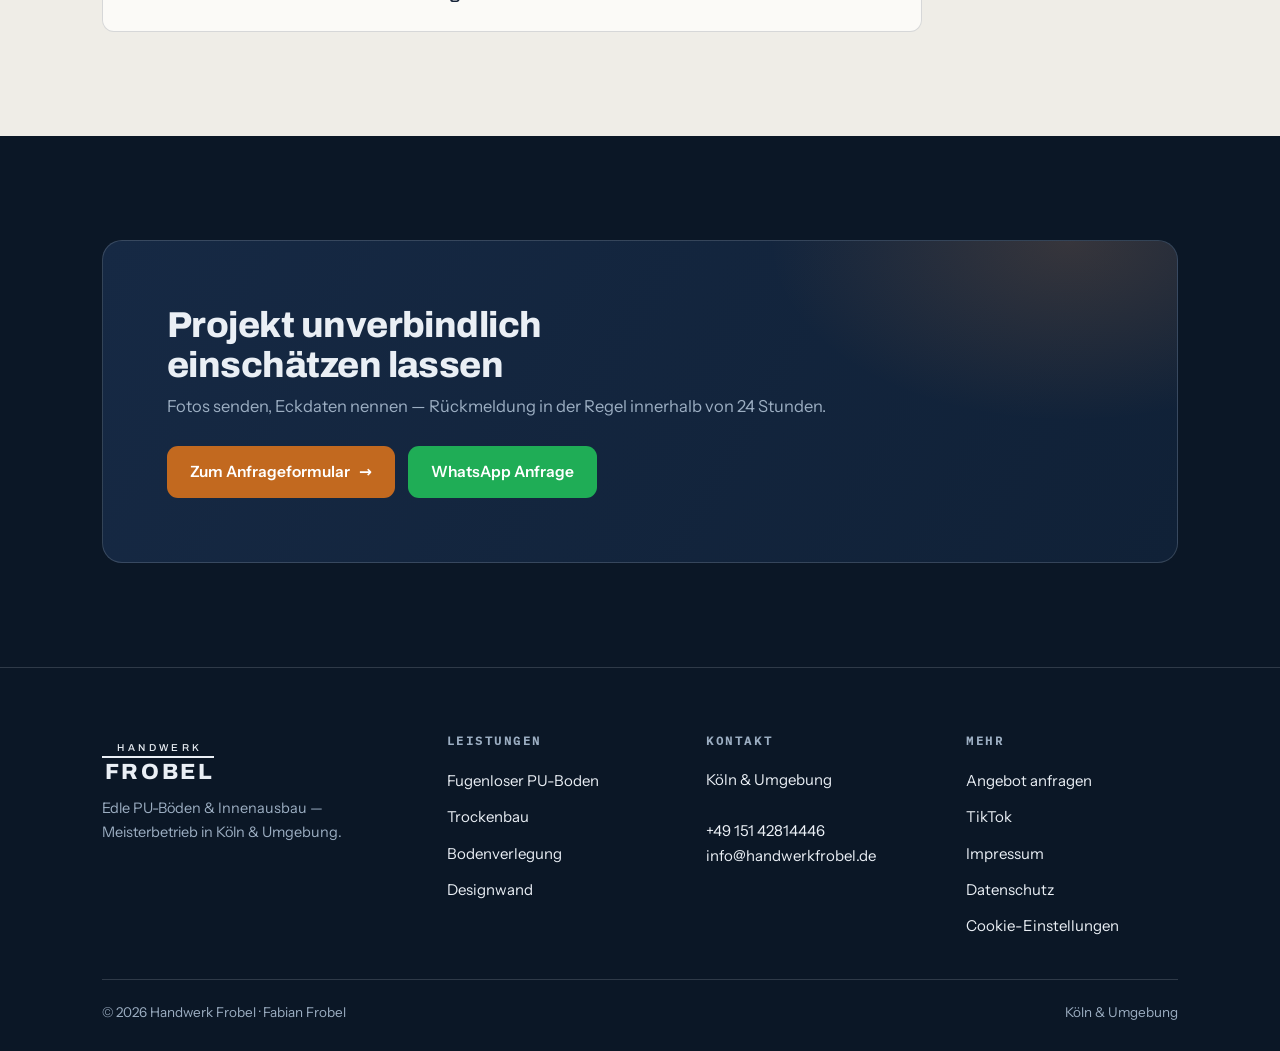
==== commit aeb52a9d: "Startseite: neues Bild bei Dartwand" ====
--- a/index.html
+++ b/index.html
@@ -168,7 +168,7 @@
         </div>
       </a>
       <a class="ref" href="trockenbau.html" style="text-decoration:none">
-        <div class="ref-media"><img src="img/dart-4.jpg" alt="Maßgefertigte Dartwand mit beleuchteten Nischen im Pub-Stil" loading="lazy"></div>
+        <div class="ref-media"><img src="img/dart-5.jpg" alt="Maßgefertigte Dartwand im Pub-Stil: grüne Wand mit Zierrahmen, beleuchteten Nischen mit Holzlamellen und beleuchteter Dartscheibe" loading="lazy"></div>
         <div class="ref-body">
           <span class="ref-meta">Trockenbau · Sonderlösung</span>
           <h3>Dartwand im Pub-Stil</h3>
--- a/styles.css
+++ b/styles.css
@@ -22,7 +22,8 @@
 }
 
 *{box-sizing:border-box}
-html{scroll-behavior:smooth}
+html{scroll-behavior:smooth;-webkit-tap-highlight-color:transparent;-webkit-text-size-adjust:100%}
+a,button,summary,label{touch-action:manipulation}
 body{
   margin:0;
   background:var(--ink);
@@ -54,8 +55,11 @@
   text-decoration:none;color:var(--muted-inv);font-size:14.5px;font-weight:500;
   padding:9px 13px;border-radius:9px;transition:color .18s,background .18s;white-space:nowrap;
 }
-.nav-links a:hover{color:var(--fg-inv);background:rgba(234,239,245,.07)}
+@media (hover:hover) and (pointer:fine){
+  .nav-links a:hover{color:var(--fg-inv);background:rgba(234,239,245,.07)}
+}
 .nav-links a.active{color:var(--fg-inv);background:rgba(234,239,245,.1)}
+.nav-links a:active{color:var(--fg-inv);background:rgba(234,239,245,.14)}
 .nav-cta{margin-left:10px}
 .nav-toggle{
   display:none;margin-left:auto;background:none;border:1px solid var(--line-inv);
@@ -71,15 +75,23 @@
 }
 .btn:active{transform:scale(.98)}
 .btn-primary{background:var(--accent);color:#fff}
-.btn-primary:hover{background:var(--accent-bright)}
 .btn-ghost{border-color:var(--line-inv);color:var(--fg-inv);background:transparent}
-.btn-ghost:hover{border-color:var(--fg-inv)}
 .on-light .btn-ghost{border-color:var(--line);color:var(--fg)}
-.on-light .btn-ghost:hover{border-color:var(--fg)}
+.on-light-2 .btn-ghost{border:1.5px solid var(--ink);color:var(--ink);background:transparent}
+@media (hover:hover) and (pointer:fine){
+  .on-light-2 .btn-ghost:hover{background:var(--ink);color:#fff}
+}
 .btn-wa{background:#1FAD56;color:#fff}
-.btn-wa:hover{background:#25C263}
 .btn .arr{transition:transform .18s}
-.btn:hover .arr{transform:translateX(3px)}
+@media (hover:hover) and (pointer:fine){
+  .btn-primary:hover{background:var(--accent-bright)}
+  .btn-ghost:hover{border-color:var(--fg-inv)}
+  .on-light .btn-ghost:hover{border-color:var(--fg)}
+  .btn-wa:hover{background:#25C263}
+  .btn:hover .arr{transform:translateX(3px)}
+}
+.btn-primary:active{background:var(--accent-bright)}
+.btn-wa:active{background:#25C263}
 
 /* ---------- Abschnitte ---------- */
 .section{padding-block:clamp(56px,9vw,104px)}
@@ -143,10 +155,15 @@
   background:var(--card);border:1px solid var(--line);border-radius:var(--radius);overflow:hidden;
   transition:transform .22s,box-shadow .22s;
 }
-.tile:hover{transform:translateY(-4px);box-shadow:0 18px 42px -18px rgba(11,23,38,.35)}
+@media (hover:hover) and (pointer:fine){
+  .tile:hover{transform:translateY(-4px);box-shadow:0 18px 42px -18px rgba(11,23,38,.35)}
+}
+.tile:active{transform:scale(.985)}
 .tile-media{overflow:hidden;aspect-ratio:16/9}
 .tile-media img{width:100%;height:100%;object-fit:cover;transition:transform .5s cubic-bezier(.2,.7,.2,1)}
-.tile:hover .tile-media img{transform:scale(1.045)}
+@media (hover:hover) and (pointer:fine){
+  .tile:hover .tile-media img{transform:scale(1.045)}
+}
 .tile-body{padding:22px 24px 24px;display:flex;flex-direction:column;gap:8px;flex:1}
 .tile-body h3{font-size:21px;font-weight:700;letter-spacing:-.01em;color:var(--fg)}
 .tile-body p{margin:0;color:var(--muted);font-size:15.5px}
@@ -155,7 +172,9 @@
   color:var(--accent);font-weight:600;font-size:15px;
 }
 .tile-link .arr{transition:transform .18s}
-.tile:hover .tile-link .arr{transform:translateX(4px)}
+@media (hover:hover) and (pointer:fine){
+  .tile:hover .tile-link .arr{transform:translateX(4px)}
+}
 
 /* ---------- Feature-Reihe ---------- */
 .features{display:grid;grid-template-columns:repeat(4,1fr);gap:18px}
@@ -173,7 +192,9 @@
 .ref{background:var(--card);border:1px solid var(--line);border-radius:var(--radius);overflow:hidden;display:flex;flex-direction:column}
 .ref-media{aspect-ratio:4/3;overflow:hidden}
 .ref-media img{width:100%;height:100%;object-fit:cover;transition:transform .5s cubic-bezier(.2,.7,.2,1)}
-.ref:hover .ref-media img{transform:scale(1.04)}
+@media (hover:hover) and (pointer:fine){
+  .ref:hover .ref-media img{transform:scale(1.04)}
+}
 .ref-body{padding:20px 22px 22px;display:flex;flex-direction:column;gap:9px}
 .ref-meta{font-family:var(--font-mono);font-size:11.5px;letter-spacing:.07em;color:var(--accent);text-transform:uppercase}
 .ref-body h3{font-size:18px;font-weight:700;color:var(--fg)}
@@ -231,13 +252,32 @@
 .cta-band p{margin:8px 0 0;color:var(--muted-inv)}
 .cta-band .actions{position:relative;display:flex;flex-wrap:wrap;gap:13px}
 
+/* PU-Check: Kurzformular unter dem CTA-Band (pu-boden.html#pu-check) */
+#pu-check{scroll-margin-top:90px}
+.pu-check-form{position:relative;margin-top:16px}
+.pu-check-form .field{margin-bottom:16px}
+.pu-check-form .form-actions{margin-top:8px}
+.pu-check-form .btn-ghost{border-color:var(--line);color:var(--fg)}
+@media (hover:hover) and (pointer:fine){
+  .pu-check-form .btn-ghost:hover{border-color:var(--fg)}
+}
+.pu-check-row{display:grid;grid-template-columns:1fr 1fr;gap:16px}
+.pu-check-close{
+  position:absolute;top:12px;right:12px;width:38px;height:38px;border-radius:10px;
+  border:1px solid var(--line);background:#fff;color:var(--fg);font-size:24px;line-height:1;cursor:pointer;
+}
+@media (max-width:600px){.pu-check-row{grid-template-columns:1fr;gap:0}}
+
 /* ---------- Footer ---------- */
 footer{background:var(--ink);border-top:1px solid var(--line-inv);padding-block:clamp(40px,6vw,64px) 28px}
 .foot-grid{display:grid;grid-template-columns:1.4fr 1fr 1fr 1fr;gap:clamp(24px,4vw,48px);margin-bottom:40px}
 .foot-grid h4{font-family:var(--font-mono);font-size:11.5px;letter-spacing:.22em;text-transform:uppercase;color:var(--muted-inv);margin:0 0 16px}
 .foot-grid ul{list-style:none;margin:0;padding:0;display:flex;flex-direction:column;gap:10px}
 .foot-grid a{color:var(--fg-inv);text-decoration:none;font-size:15px}
-.foot-grid a:hover{color:var(--accent-bright)}
+@media (hover:hover) and (pointer:fine){
+  .foot-grid a:hover{color:var(--accent-bright)}
+}
+.foot-grid a:active{color:var(--accent-bright)}
 .foot-grid .plain{color:var(--fg-inv);font-size:15px;font-style:normal;line-height:1.7}
 .foot-tag{color:var(--muted-inv);font-size:14.5px;max-width:30ch;margin:14px 0 0}
 .foot-bottom{
@@ -257,7 +297,7 @@
 .field .hint{font-weight:400;color:var(--muted);font-size:13px}
 .field input[type=text],.field input[type=email],.field input[type=tel],.field input[type=number],.field textarea{
   width:100%;padding:12px 14px;border:1px solid var(--line);border-radius:10px;
-  background:#fff;color:var(--fg);font:inherit;font-size:15.5px;
+  background:#fff;color:var(--fg);font:inherit;font-size:16px;
 }
 .field textarea{min-height:120px;resize:vertical}
 .field input:focus,.field textarea:focus{outline:2px solid var(--accent);outline-offset:1px;border-color:transparent}
@@ -267,7 +307,10 @@
   border:1px solid var(--line);border-radius:10px;cursor:pointer;font-size:14.5px;background:#fff;
   transition:border-color .15s,background .15s;
 }
-.choice:hover{border-color:var(--accent)}
+@media (hover:hover) and (pointer:fine){
+  .choice:hover{border-color:var(--accent)}
+}
+.choice:active{border-color:var(--accent);background:rgba(194,105,31,.1)}
 .choice input{accent-color:var(--accent);width:17px;height:17px;flex:none}
 .choice:has(input:checked){border-color:var(--accent);background:rgba(194,105,31,.07)}
 .form-actions{display:flex;flex-wrap:wrap;gap:13px;align-items:center;margin-top:26px}
@@ -285,7 +328,10 @@
   margin-left:auto;background:none;border:1px solid var(--line-inv);color:var(--muted-inv);
   border-radius:8px;padding:7px 12px;font:inherit;font-size:12.5px;cursor:pointer;flex:none;
 }
-.copy-btn:hover{color:var(--fg-inv);border-color:var(--fg-inv)}
+@media (hover:hover) and (pointer:fine){
+  .copy-btn:hover{color:var(--fg-inv);border-color:var(--fg-inv)}
+}
+.copy-btn:active{color:var(--fg-inv);border-color:var(--fg-inv)}
 
 /* ---------- Impressum ---------- */
 .legal{max-width:720px}
@@ -308,7 +354,10 @@
   box-shadow:0 10px 24px -8px rgba(0,0,0,.5);
   transition:transform .18s,background .18s,box-shadow .18s;
 }
-.wa-float:hover{transform:translateY(-2px);background:#25C263;box-shadow:0 14px 28px -8px rgba(0,0,0,.55)}
+@media (hover:hover) and (pointer:fine){
+  .wa-float:hover{transform:translateY(-2px);background:#25C263;box-shadow:0 14px 28px -8px rgba(0,0,0,.55)}
+}
+.wa-float:active{transform:scale(.94);background:#25C263}
 .wa-float svg{width:24px;height:24px;flex:none}
 @media (max-width:560px){ .wa-float{width:48px;height:48px} .wa-float svg{width:22px;height:22px} }
 
@@ -340,6 +389,20 @@
   .foot-grid{grid-template-columns:1fr}
   .hero-media img{height:300px}
 }
+@media (max-width:420px){
+  .contact-row{flex-wrap:wrap}
+  .contact-row > div{flex:1 1 calc(100% - 52px);min-width:0}
+  .contact-row .val{overflow-wrap:anywhere}
+  .contact-row .copy-btn{margin-left:52px}
+}
+@media (max-width:380px){
+  .hero h1{font-size:clamp(28px,9vw,34px)}
+}
+@media (max-width:560px){
+  .legal dl{grid-template-columns:minmax(0,1fr);gap:2px 0}
+  .legal dt{padding-top:14px}
+  .legal dd{overflow-wrap:anywhere}
+}
 
 /* Einwilligungs-Hinweis (Statistik) */
 .consent{
@@ -350,17 +413,29 @@
 }
 .consent[hidden]{display:none}
 .consent h2{font-family:var(--font-display);font-size:18px;font-weight:700;margin:0 0 8px}
-.consent p{margin:0 0 16px;color:var(--muted-inv)}
+.consent p{margin:0 0 14px;color:var(--muted-inv)}
 .consent a{color:var(--fg-inv);text-underline-offset:3px}
-.consent-actions{display:grid;grid-template-columns:1fr 1fr;gap:10px}
+.consent{max-height:calc(100vh - 32px);max-height:calc(100dvh - 32px);overflow-y:auto}
+.consent-opt{display:flex;gap:12px;align-items:flex-start;margin:0 0 12px;color:var(--muted-inv);font-size:14px;line-height:1.45;cursor:pointer}
+.consent-opt input{flex:none;width:20px;height:20px;margin:2px 0 0;accent-color:var(--accent-bright)}
+.consent-opt strong{display:block;color:var(--fg-inv);font-weight:600}
+.consent-actions{display:grid;grid-template-columns:1fr 1fr;gap:10px;margin-top:16px}
+.consent-save{grid-column:1/-1}
 .consent-btn{
   justify-content:center;padding-inline:12px;min-width:0;
   background:var(--ink-3);color:var(--fg-inv);border:1px solid var(--muted-inv);
 }
-.consent-btn:hover{border-color:var(--fg-inv)}
+@media (hover:hover) and (pointer:fine){
+  .consent-btn:hover{border-color:var(--fg-inv)}
+}
+.consent-btn:active{border-color:var(--fg-inv)}
 
 /* Telefon-Links */
 a[href^="tel:"]{color:inherit;text-decoration:none;border-bottom:1px solid transparent;transition:color .18s,border-color .18s}
-a[href^="tel:"]:hover{color:var(--accent-bright);border-bottom-color:currentColor}
+@media (hover:hover) and (pointer:fine){
+  a[href^="tel:"]:hover{color:var(--accent-bright);border-bottom-color:currentColor}
+}
 .legal-card a[href^="tel:"]{border-bottom-color:var(--line)}
-.legal-card a[href^="tel:"]:hover{color:var(--accent)}
+@media (hover:hover) and (pointer:fine){
+  .legal-card a[href^="tel:"]:hover{color:var(--accent)}
+}
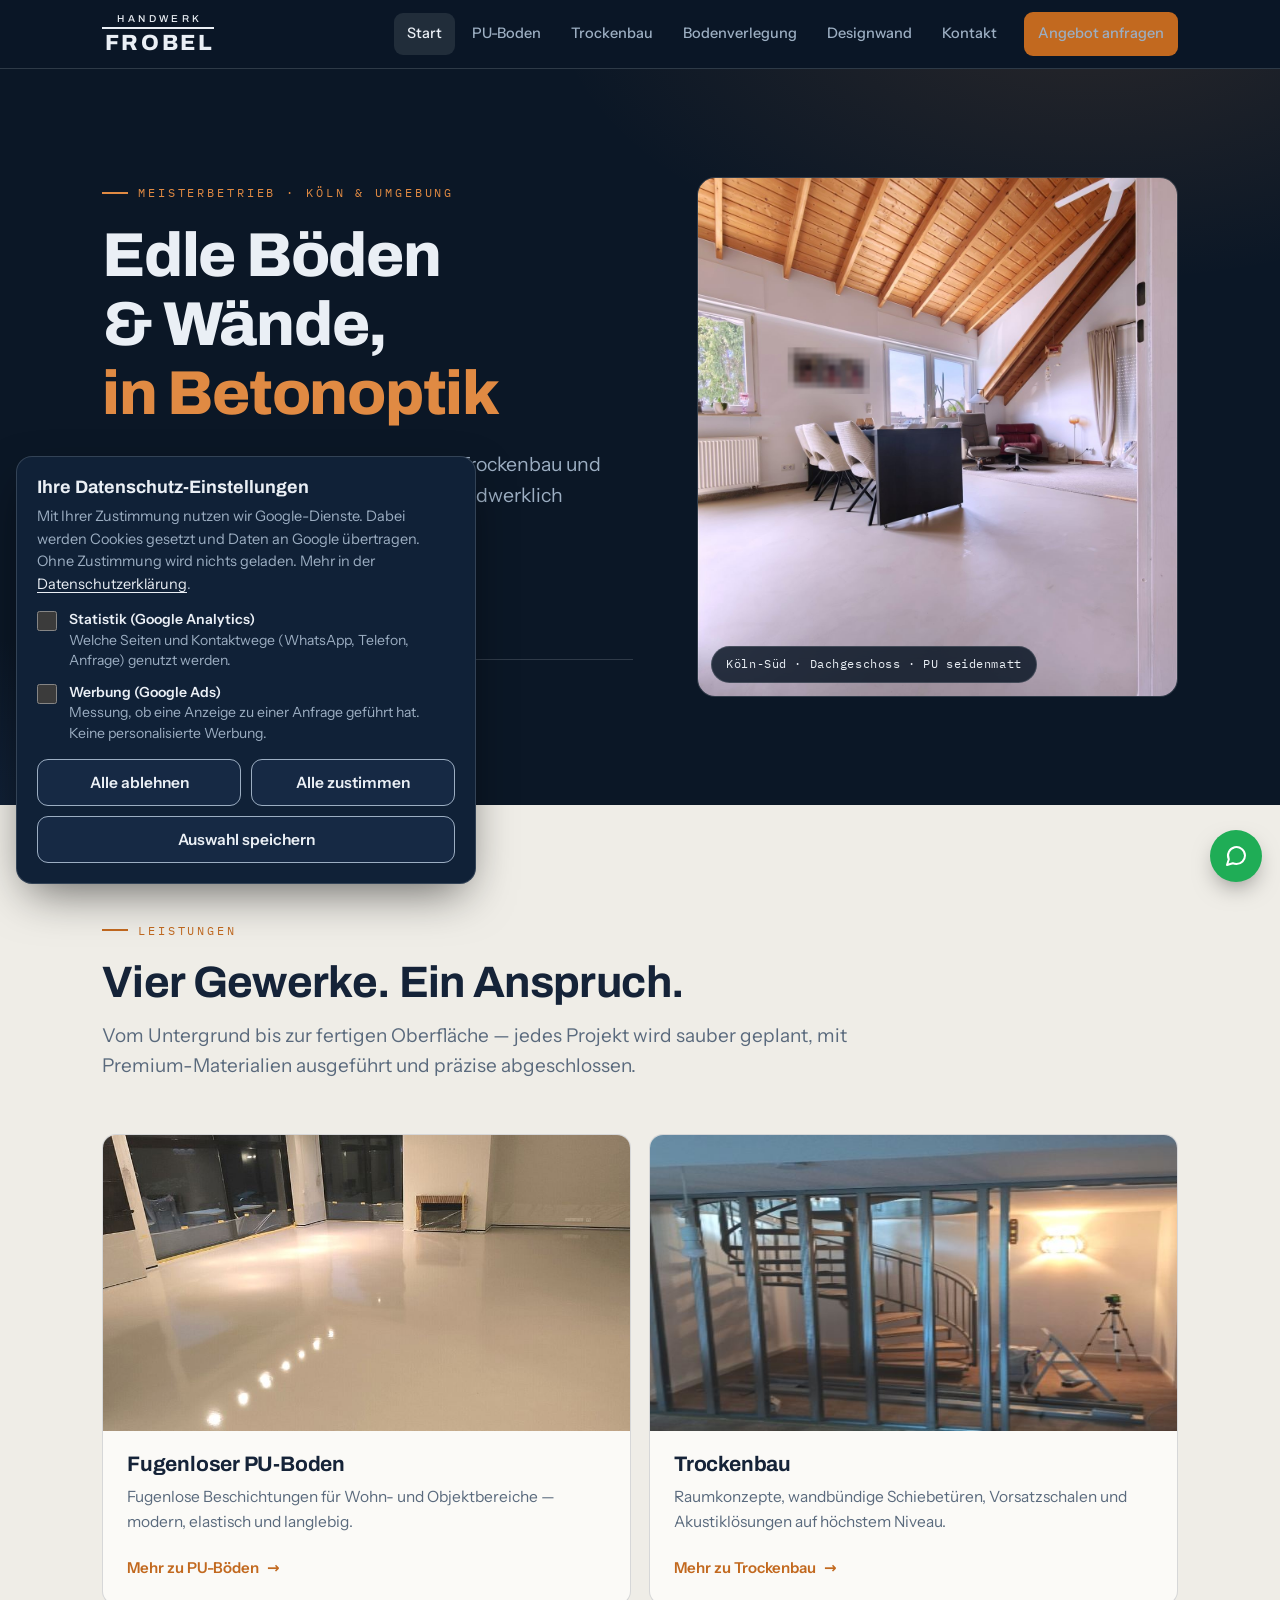
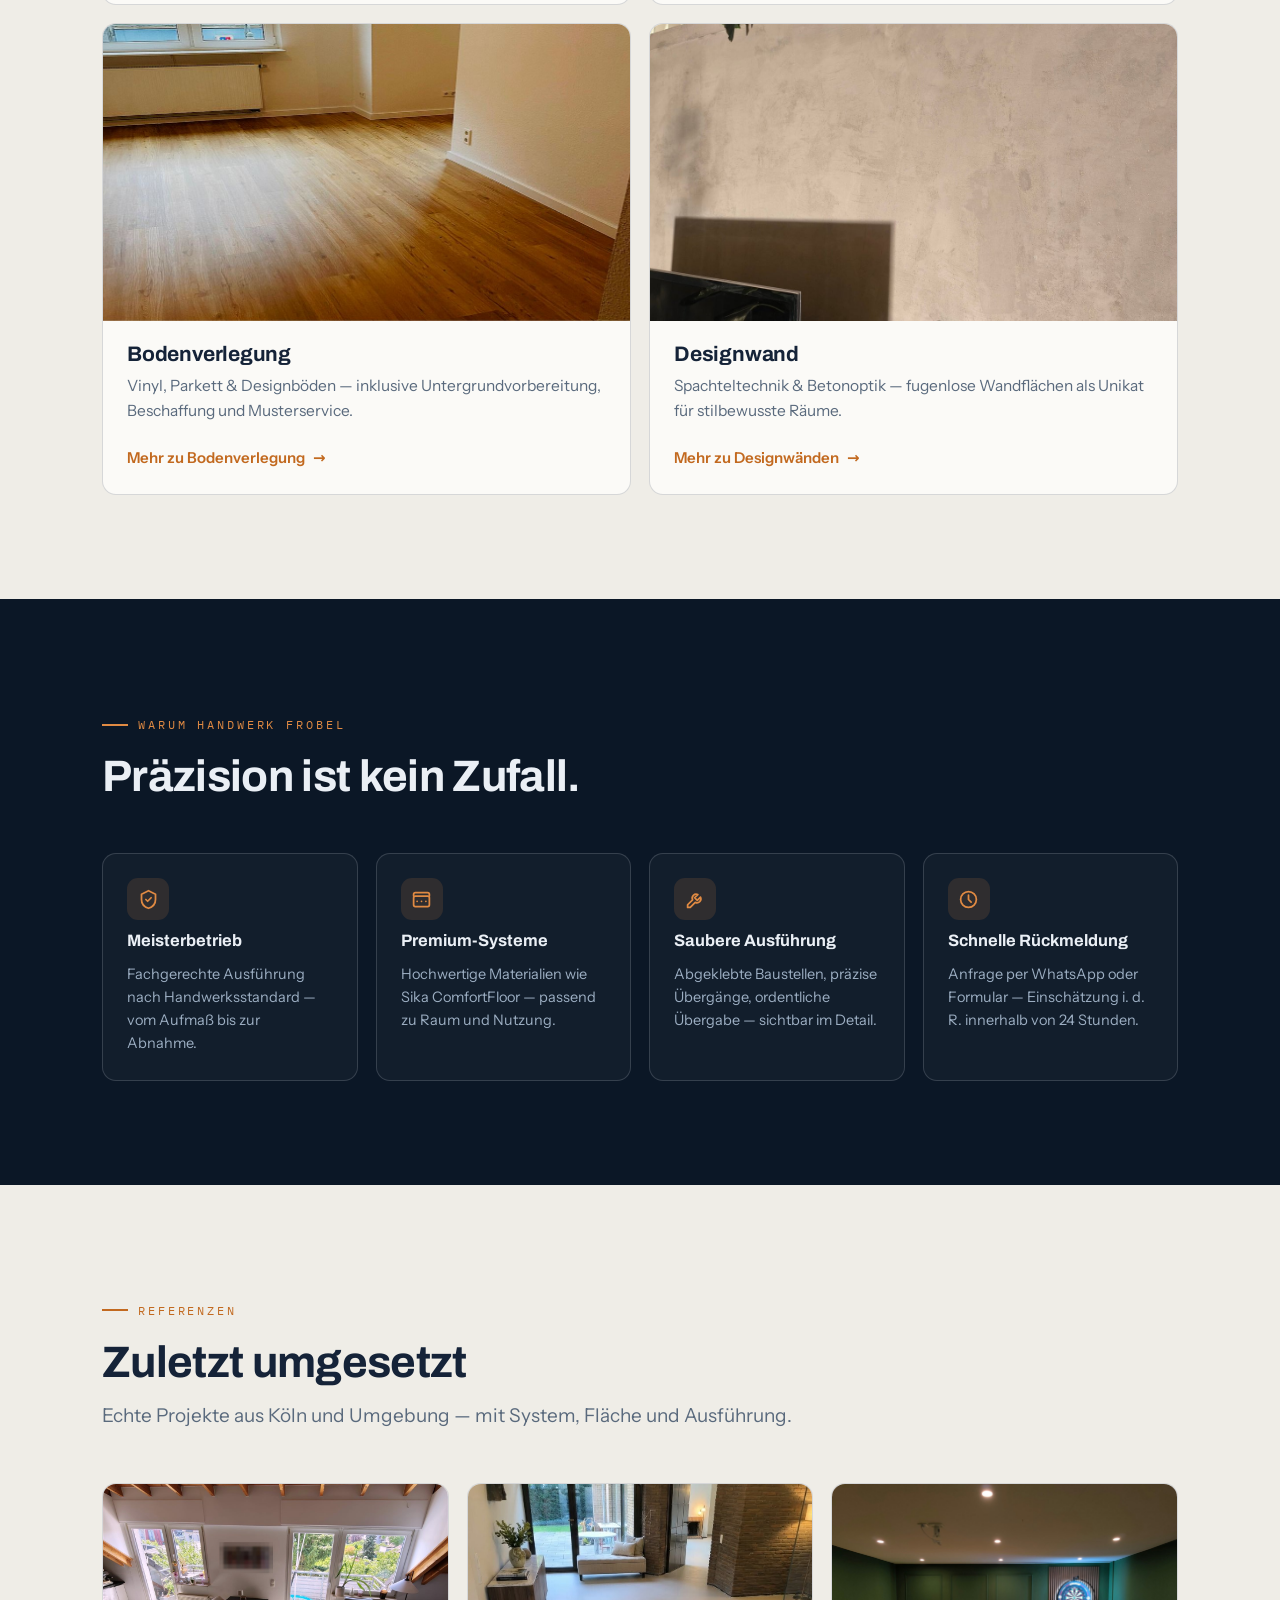
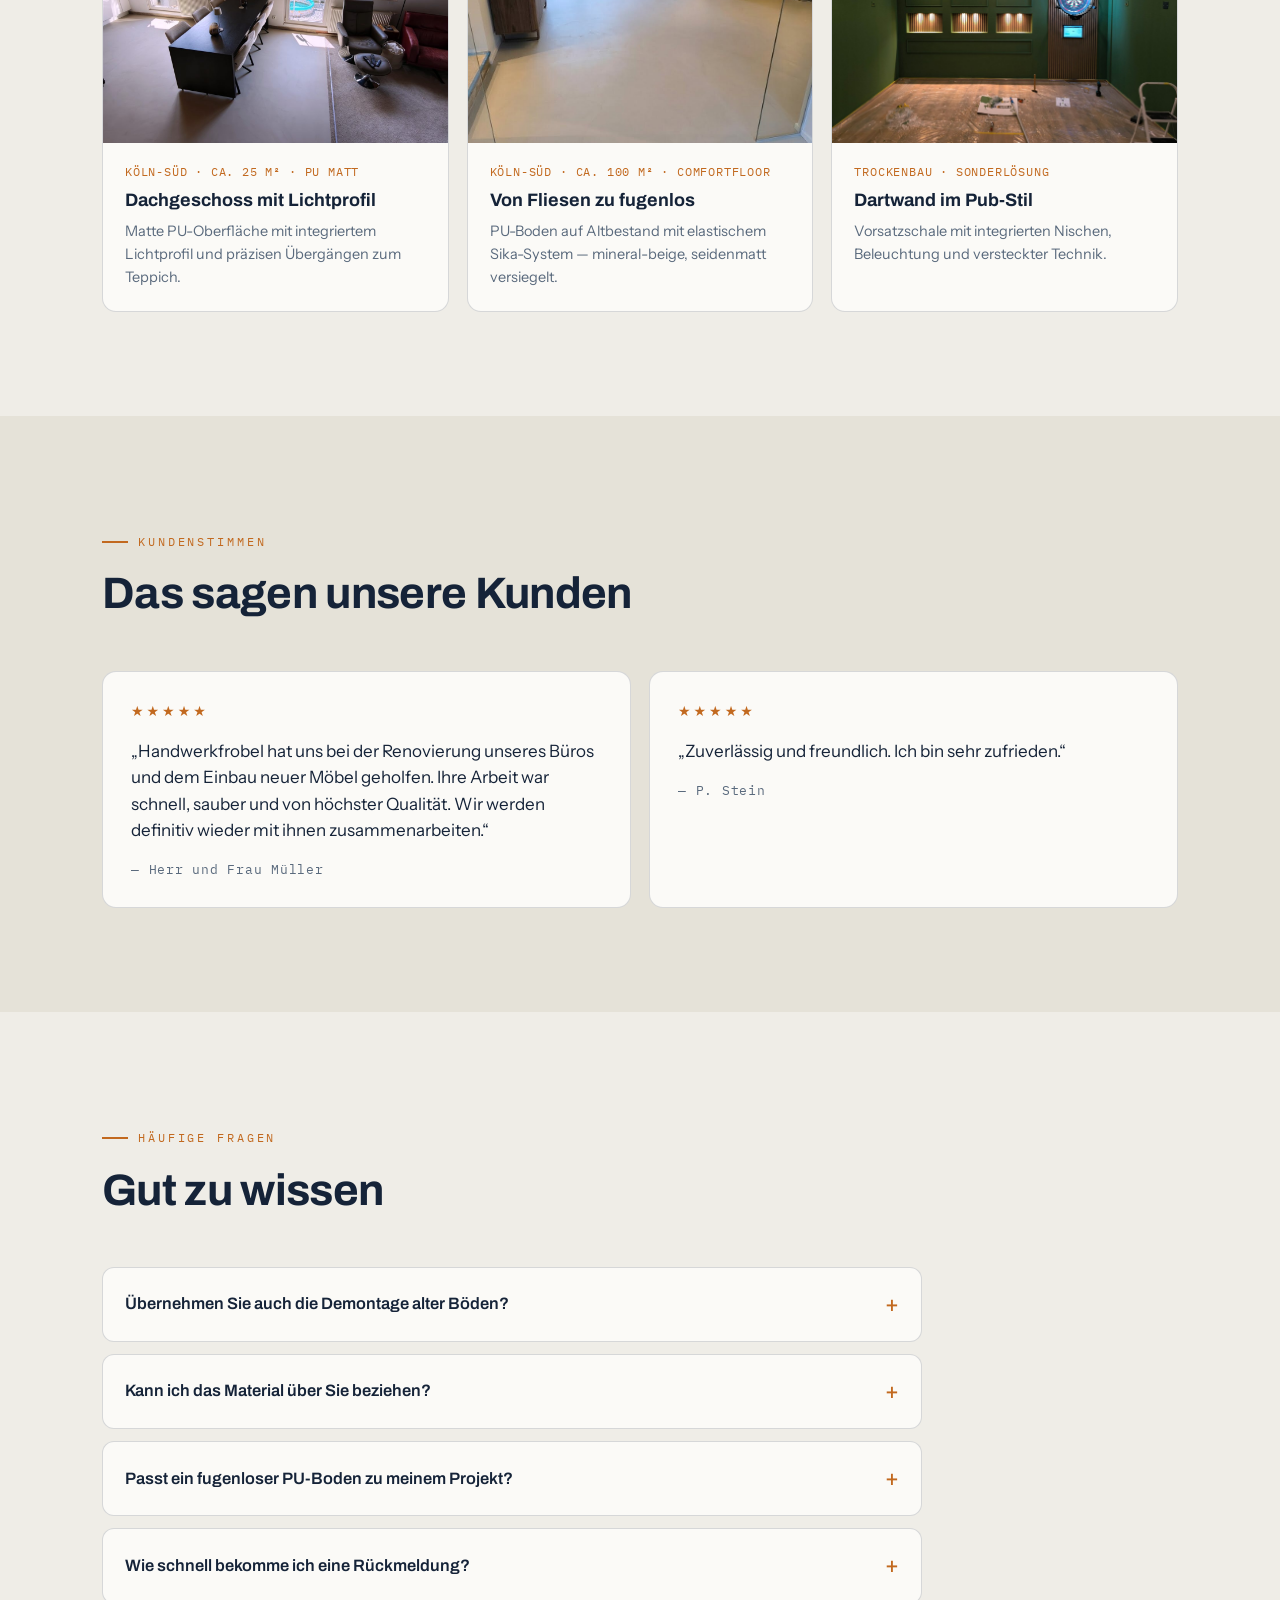
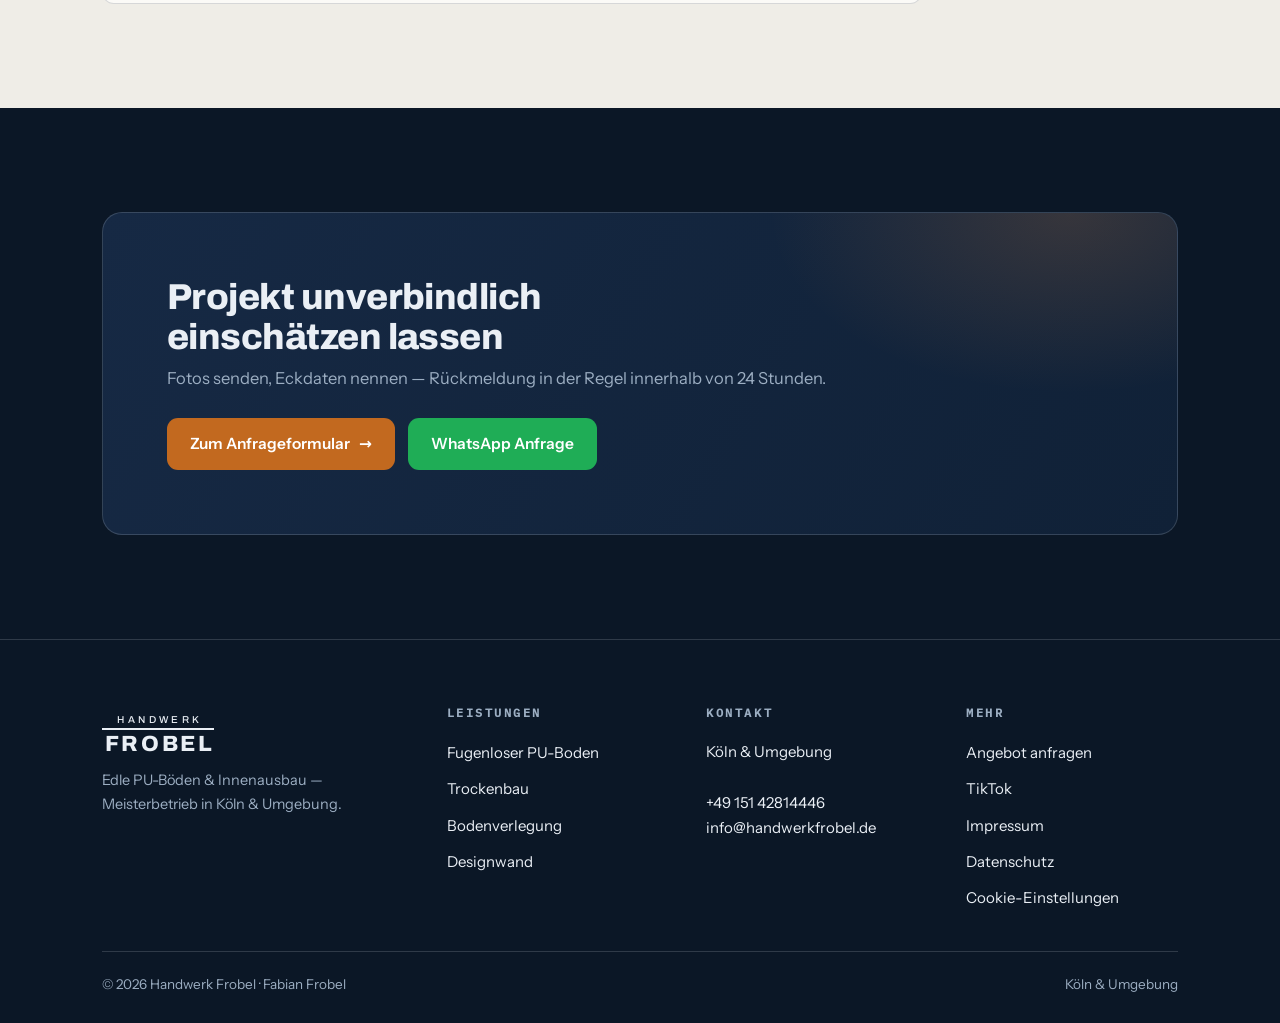
==== commit 92813dbc: "Startseite: Kopfbereich aufgeräumt, Bild nur am Computer" ====
--- a/index.html
+++ b/index.html
@@ -56,8 +56,6 @@
         <a class="btn btn-wa" href="https://wa.me/4915142814446?text=Hallo%2C%20ich%20interessiere%20mich%20f%C3%BCr%20ein%20Projekt%20mit%20Handwerk Frobel.">WhatsApp</a>
       </div>
       <div class="hero-meta">
-        <span>Sika ComfortFloor Systeme</span>
-        <span>Spachtelung Q2–Q4</span>
         <span>Rückmeldung i.&thinsp;d.&thinsp;R. &lt; 24 Std.</span>
       </div>
     </div>
--- a/styles.css
+++ b/styles.css
@@ -378,6 +378,7 @@
   .nav-links a{padding:12px 14px;font-size:16px}
   .nav-cta{margin-left:0;margin-top:6px;justify-content:center}
   .hero-grid,.check-cols,.split{grid-template-columns:1fr}
+  .hero-media{display:none}
   .features{grid-template-columns:1fr 1fr}
   .refs,.gallery,.gallery.g4{grid-template-columns:1fr 1fr}
   .form-grid{grid-template-columns:1fr}
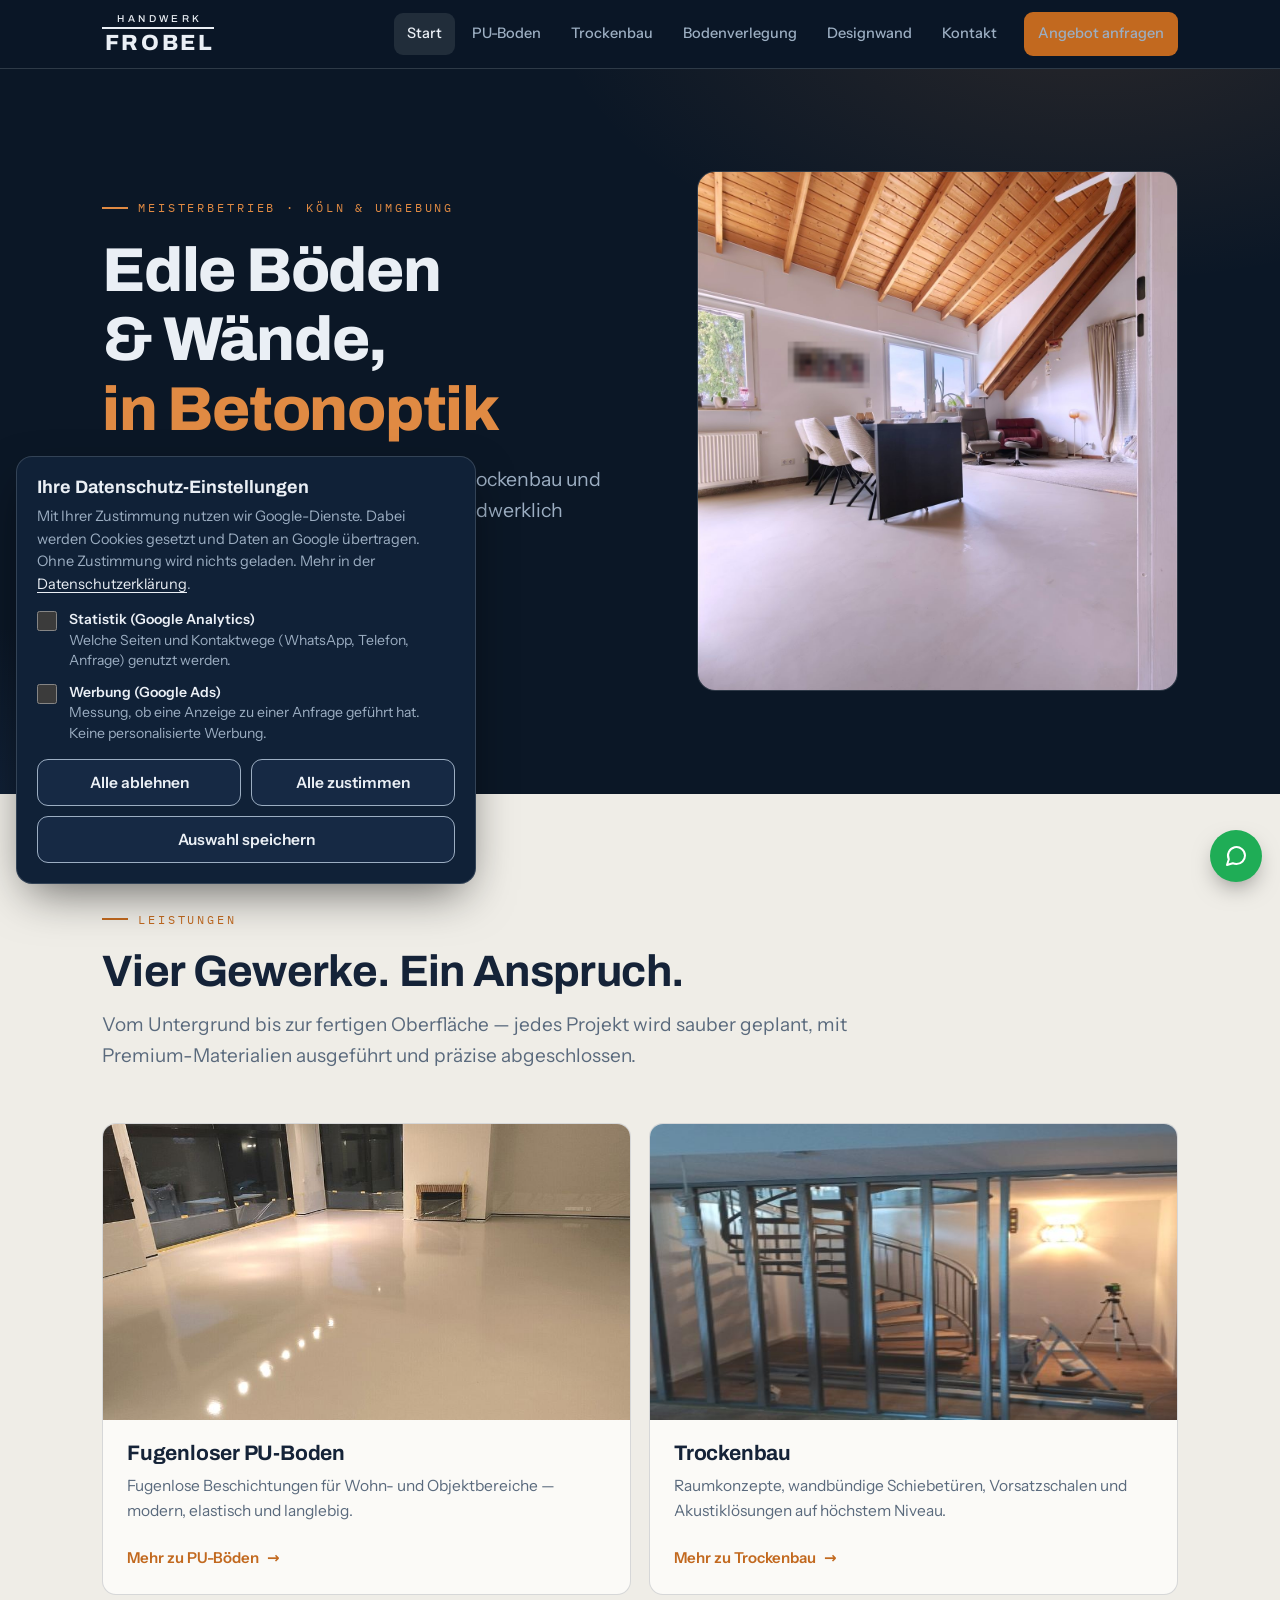
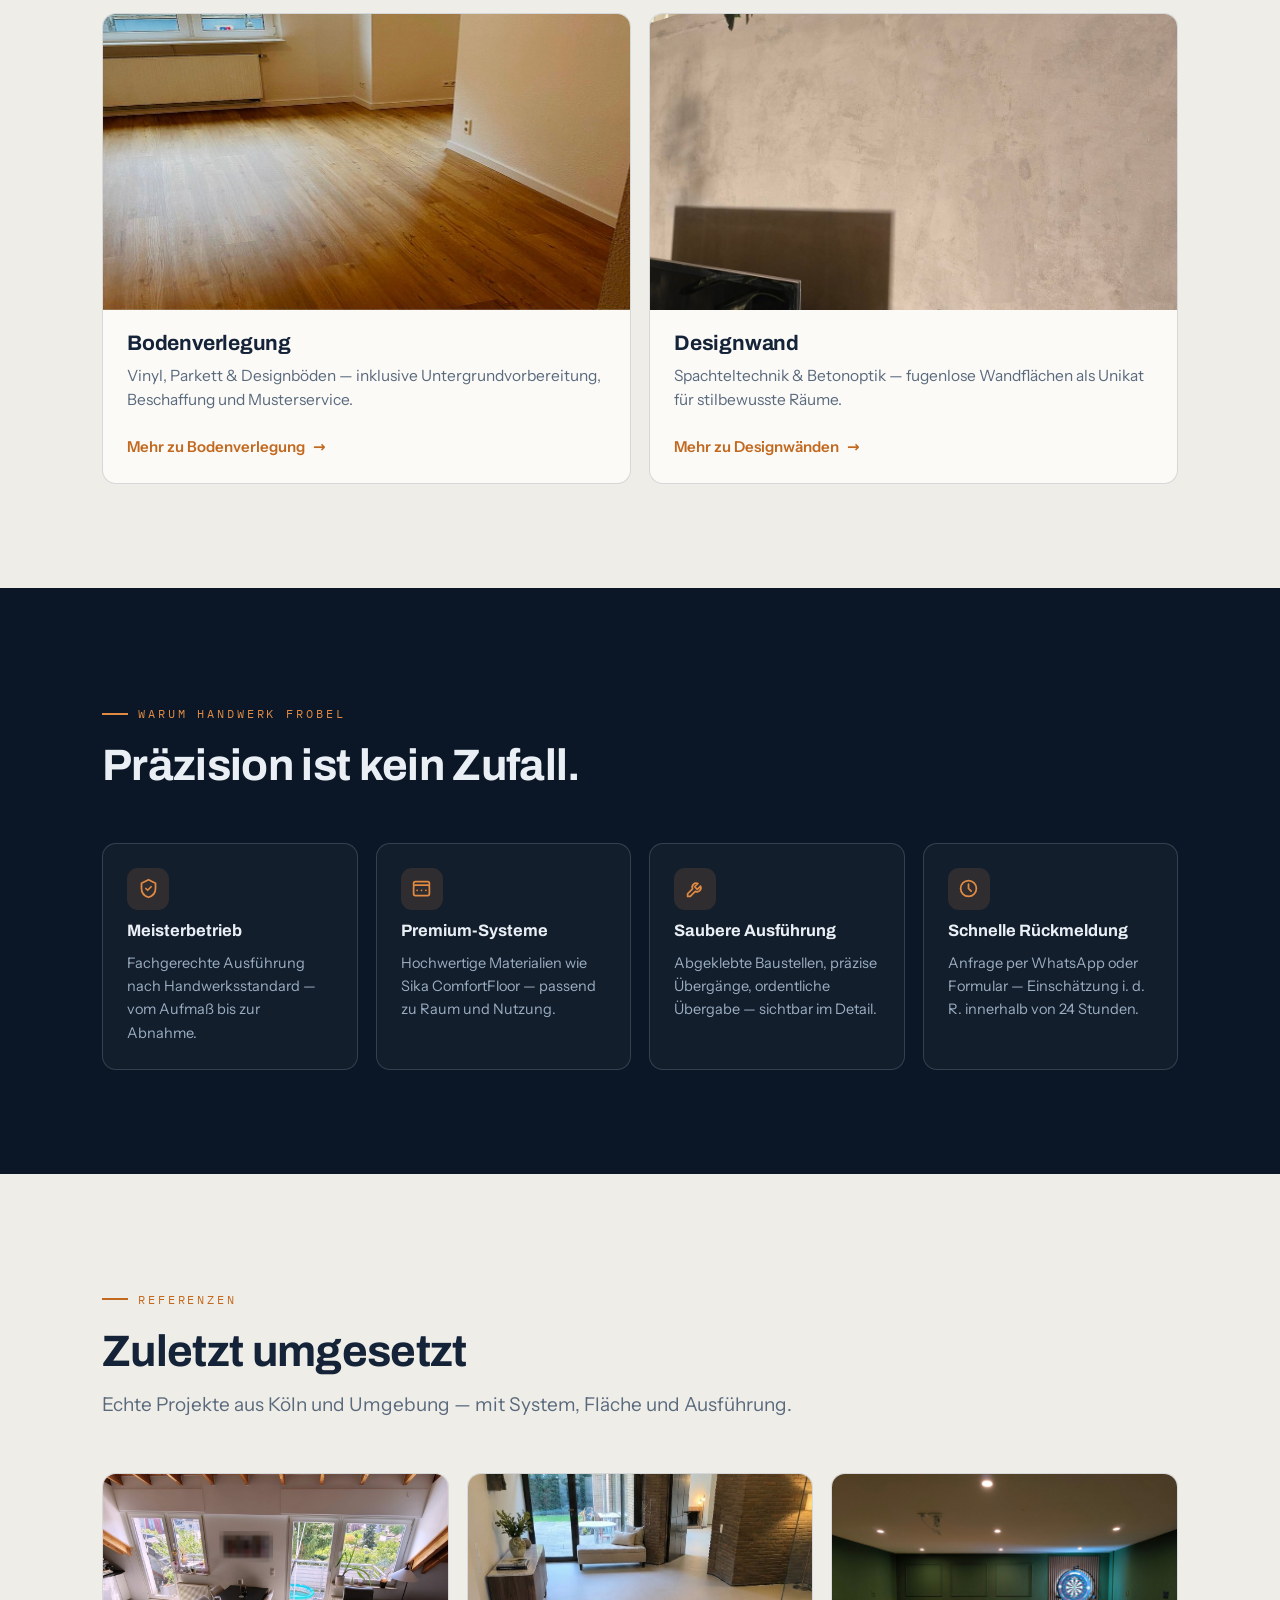
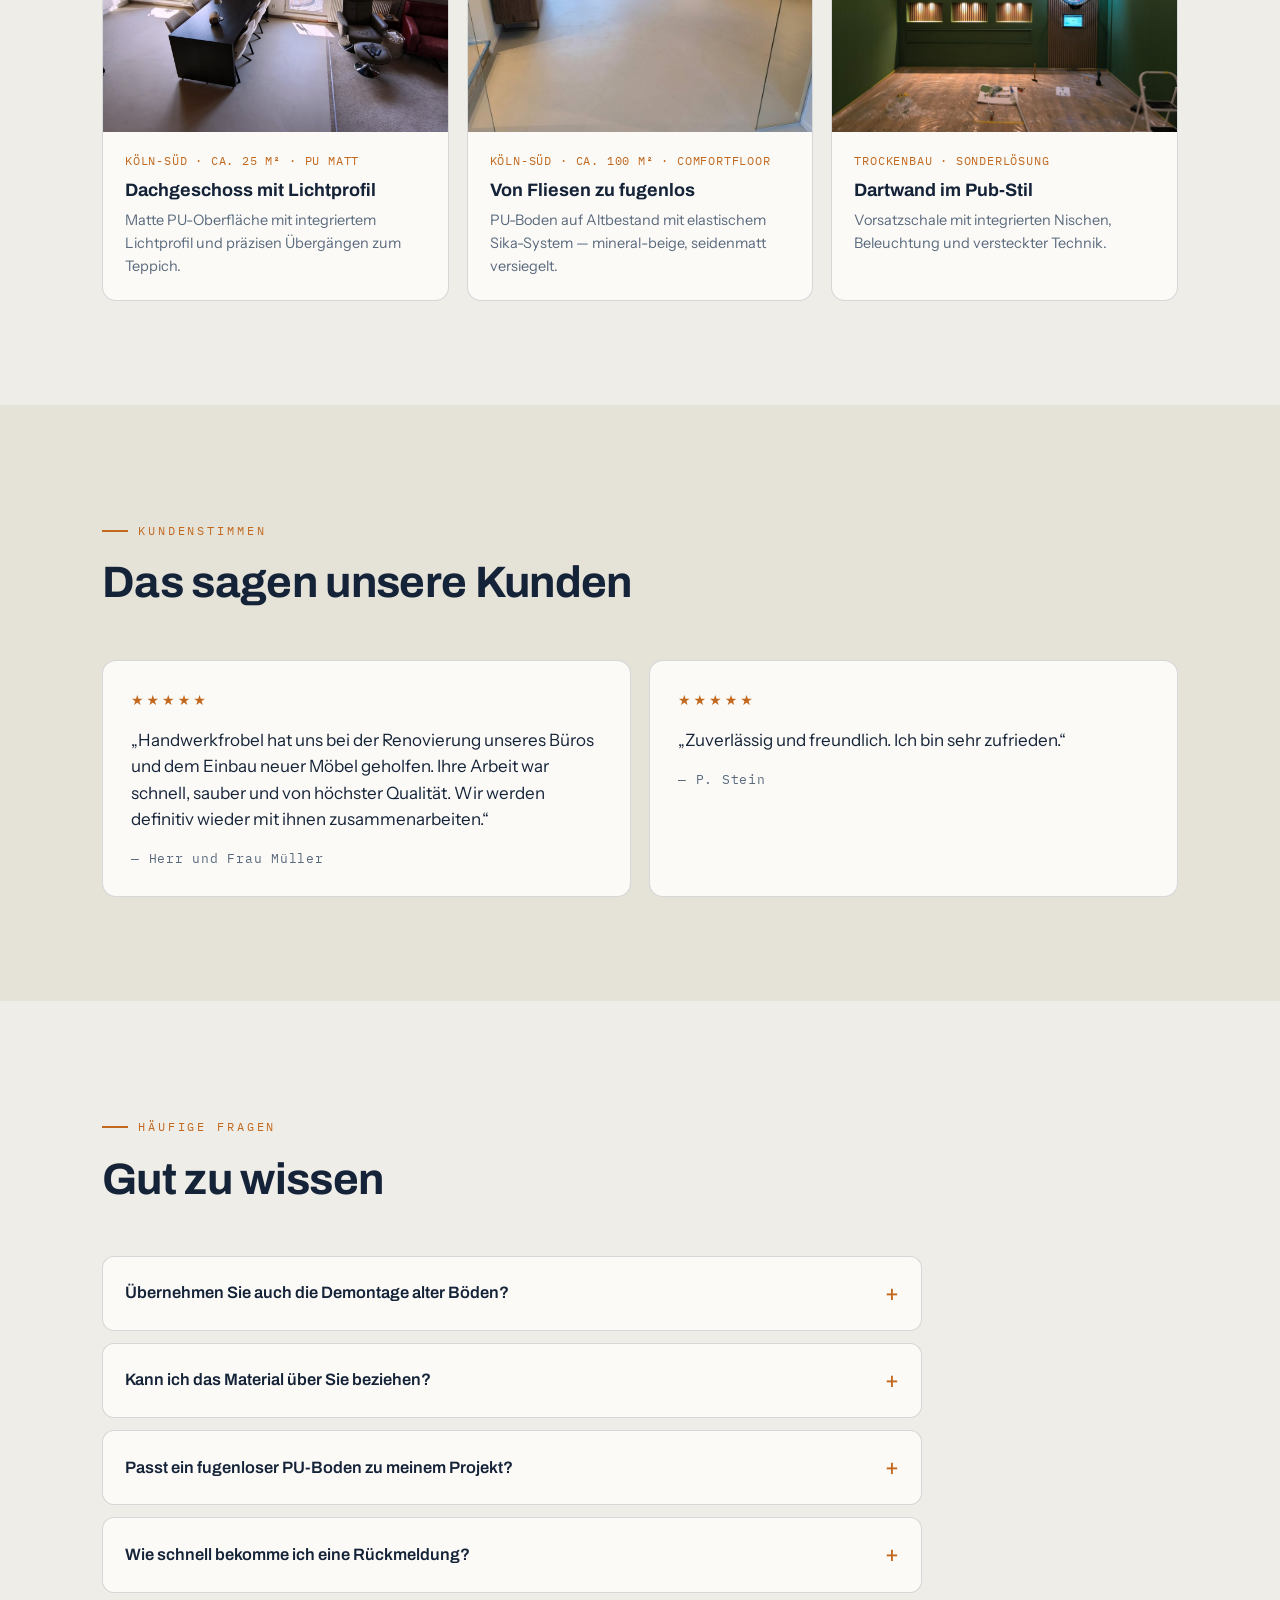
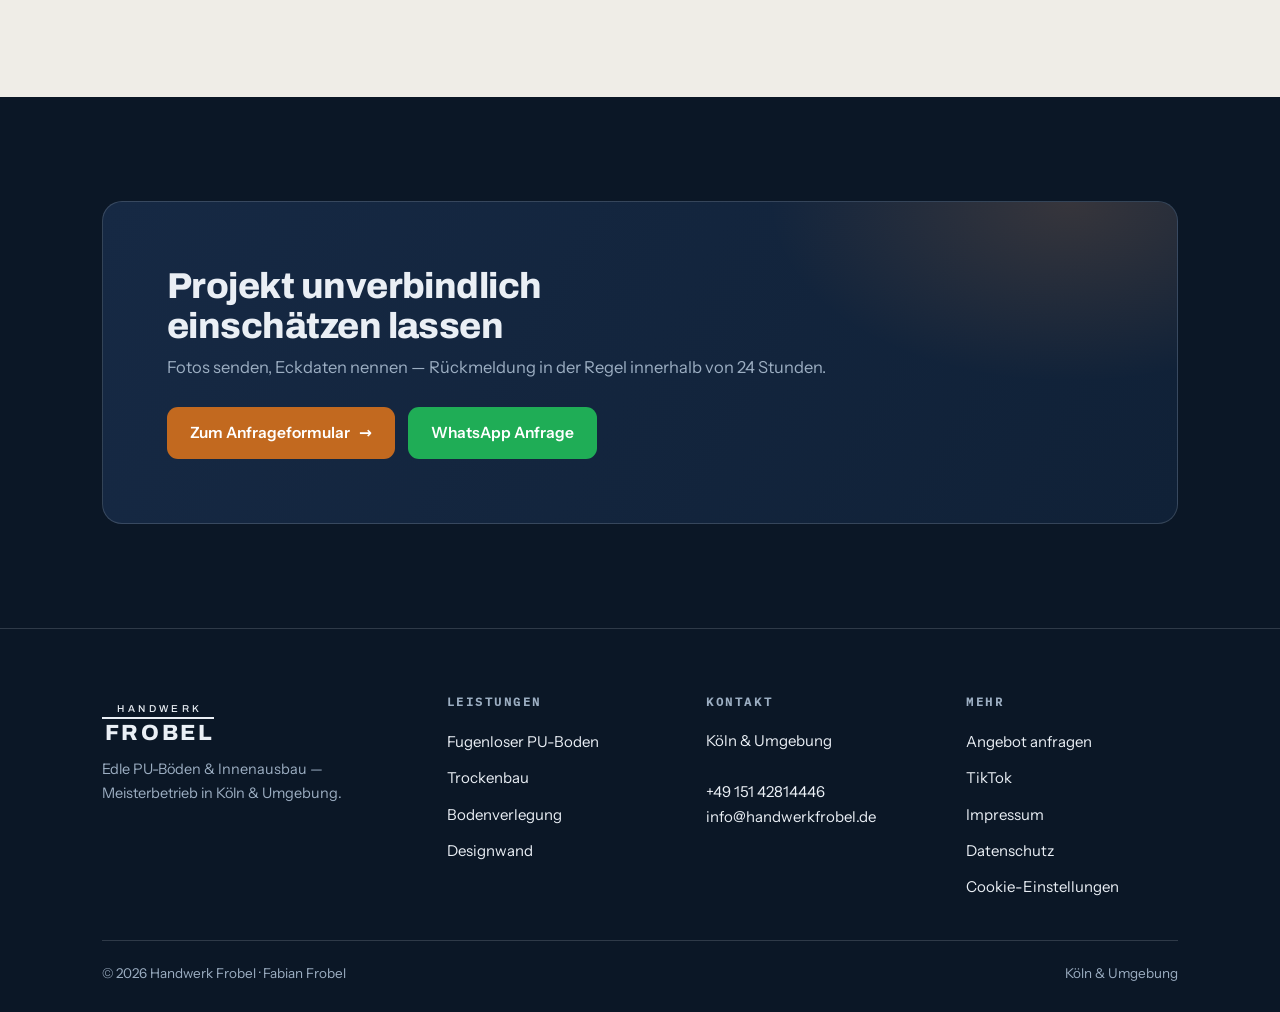
==== commit 826a5ad3: "Startseite: Rückmeldung unter Buttons, Bildtext entfernt" ====
--- a/index.html
+++ b/index.html
@@ -55,13 +55,12 @@
         <a class="btn btn-primary" href="kontakt.html">Projekt anfragen <span class="arr">→</span></a>
         <a class="btn btn-wa" href="https://wa.me/4915142814446?text=Hallo%2C%20ich%20interessiere%20mich%20f%C3%BCr%20ein%20Projekt%20mit%20Handwerk Frobel.">WhatsApp</a>
       </div>
-      <div class="hero-meta">
+      <div class="hero-meta" style="border-top:0;padding-top:0;margin-top:16px">
         <span>Rückmeldung i.&thinsp;d.&thinsp;R. &lt; 24 Std.</span>
       </div>
     </div>
     <div class="hero-media">
       <img src="img/dg-1.jpg" alt="Lichtdurchfluteter Wohnbereich mit fugenlosem PU-Boden und Holzbalkendecke" width="1200" height="1600">
-      <span class="media-chip">Köln-Süd · Dachgeschoss · PU seidenmatt</span>
     </div>
   </div>
 </section>
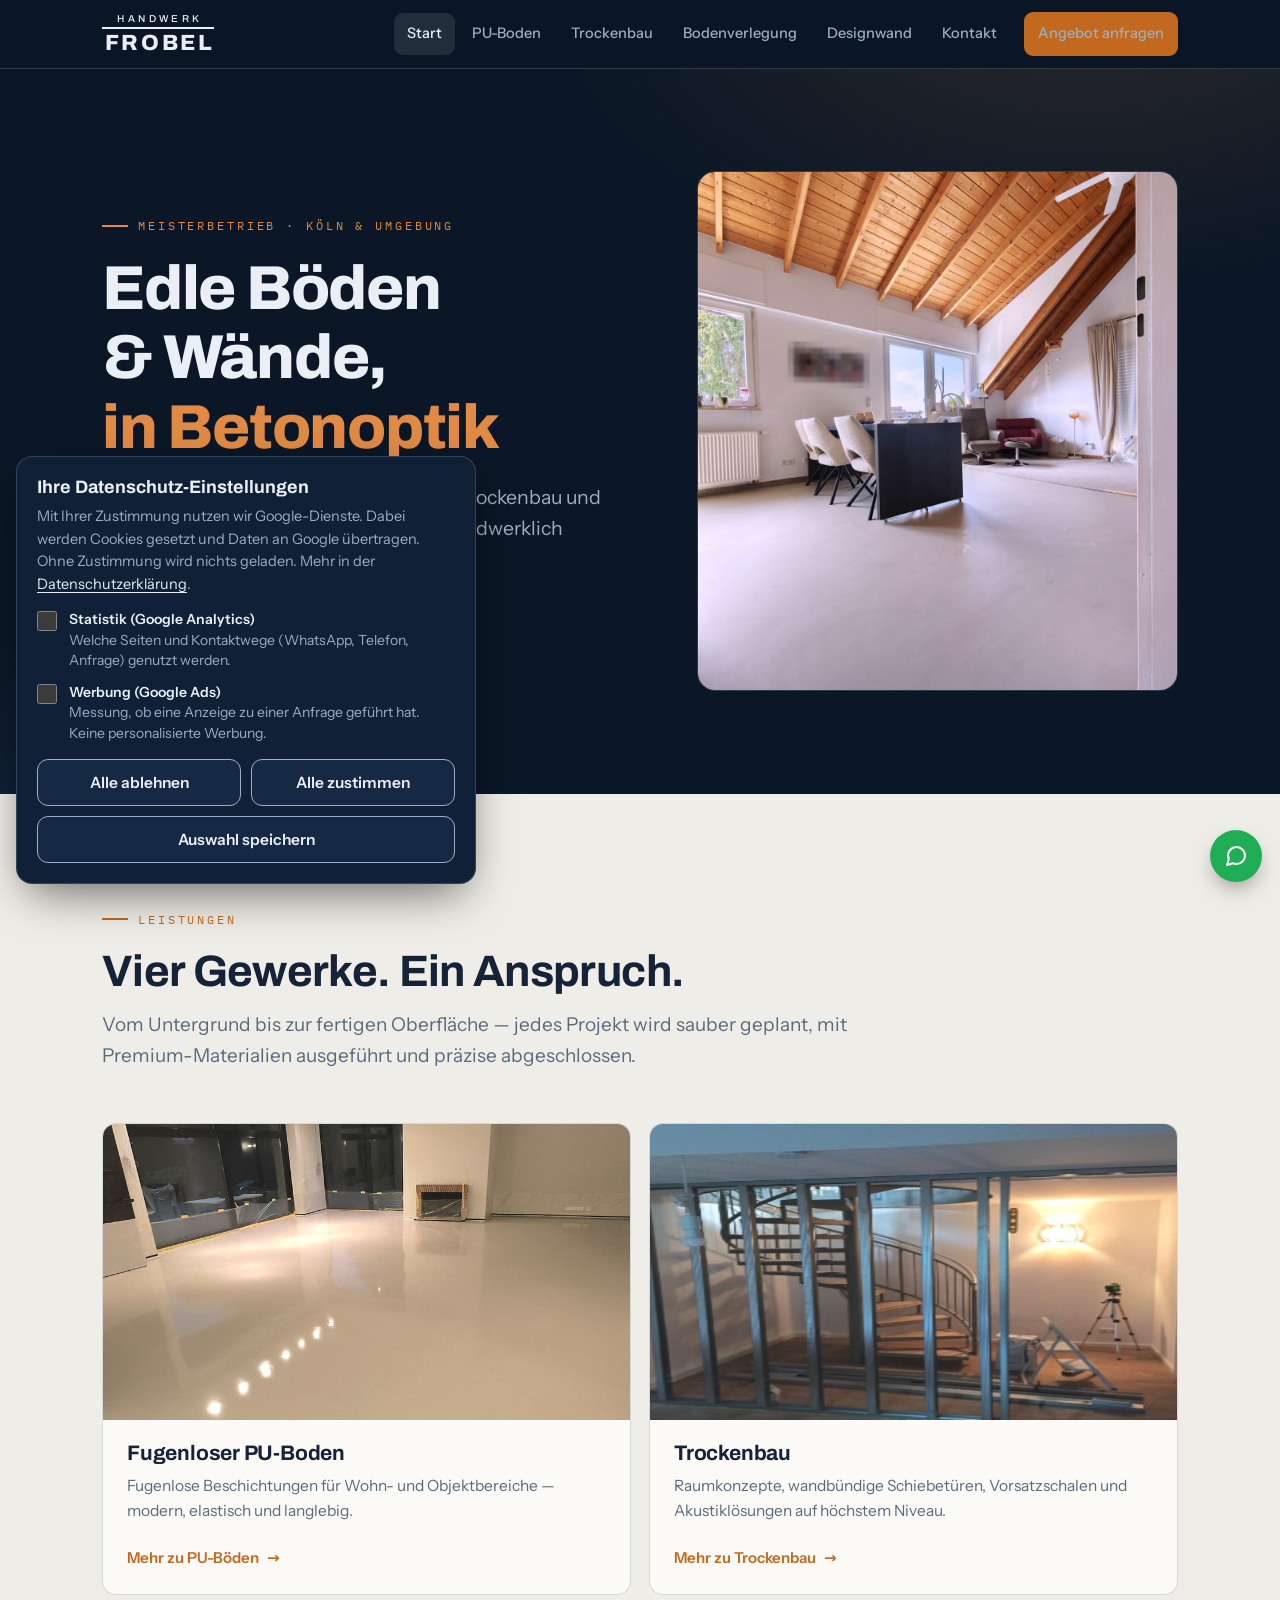
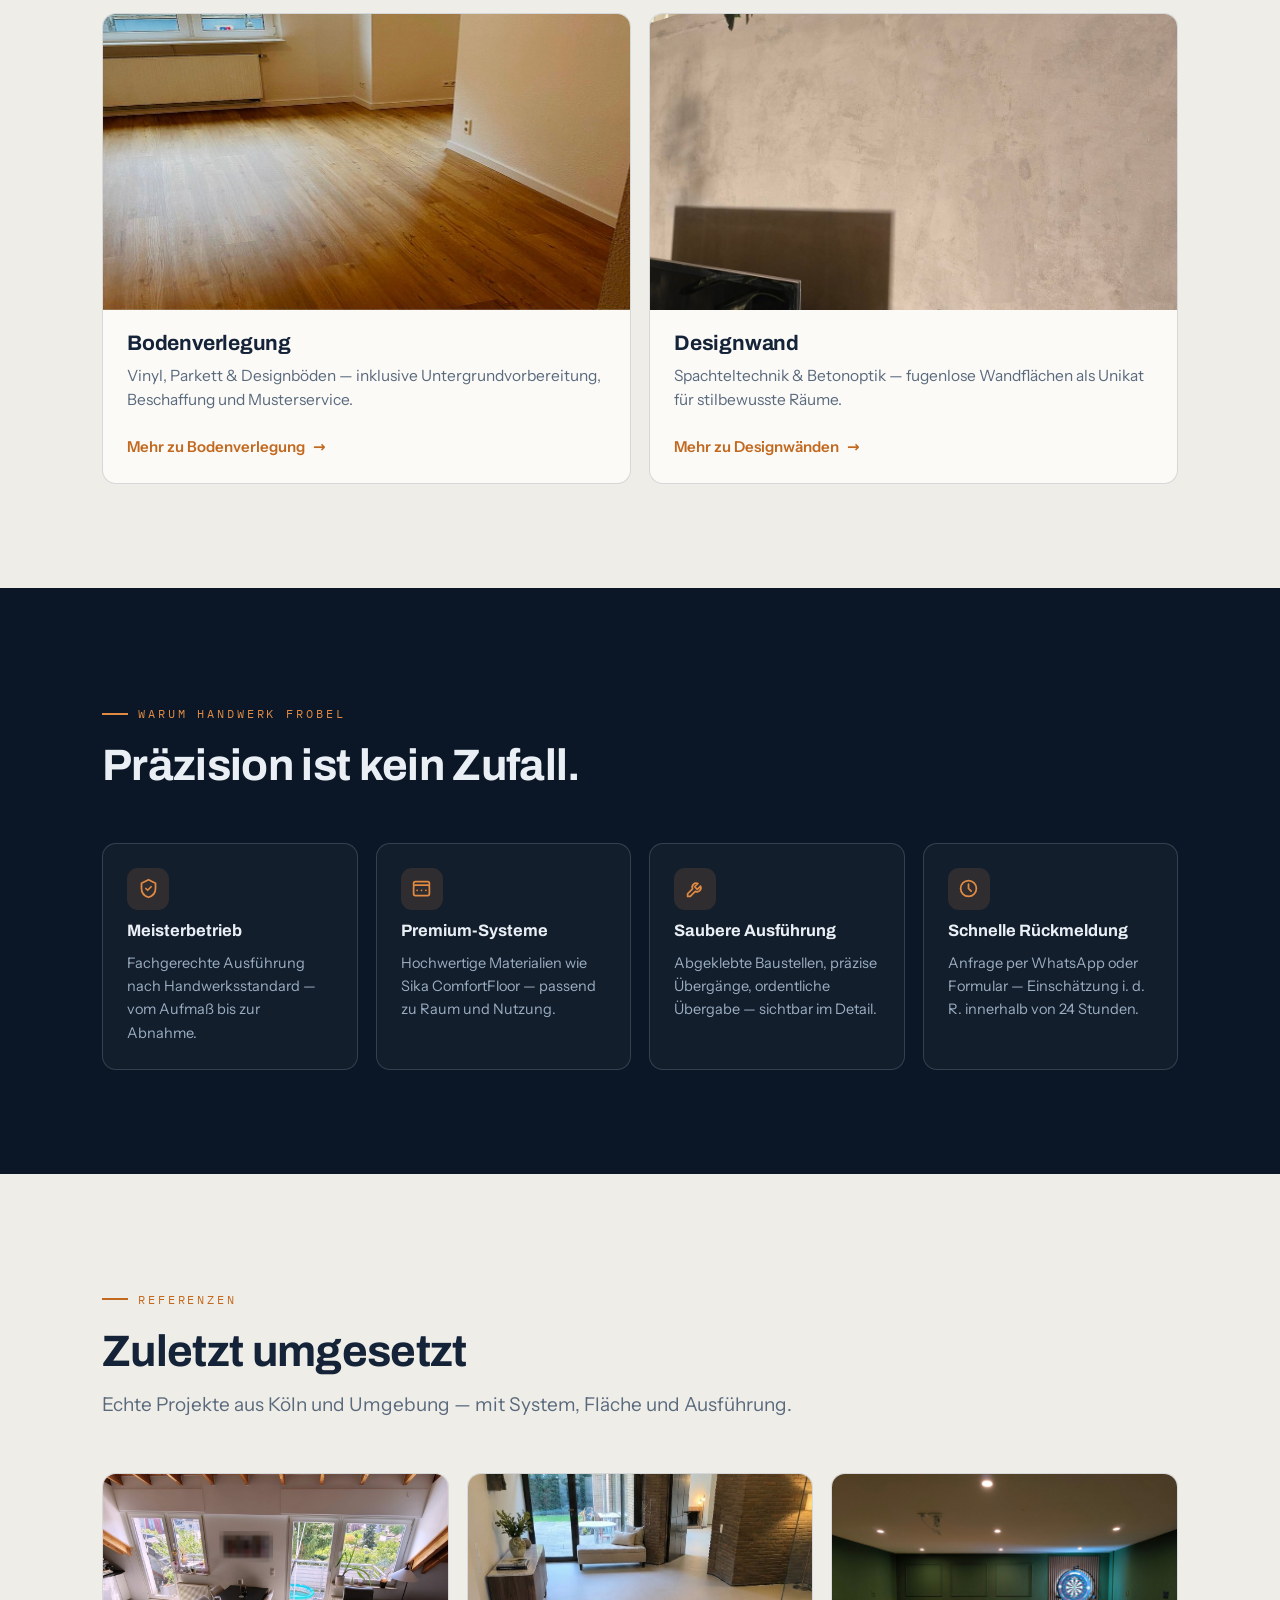
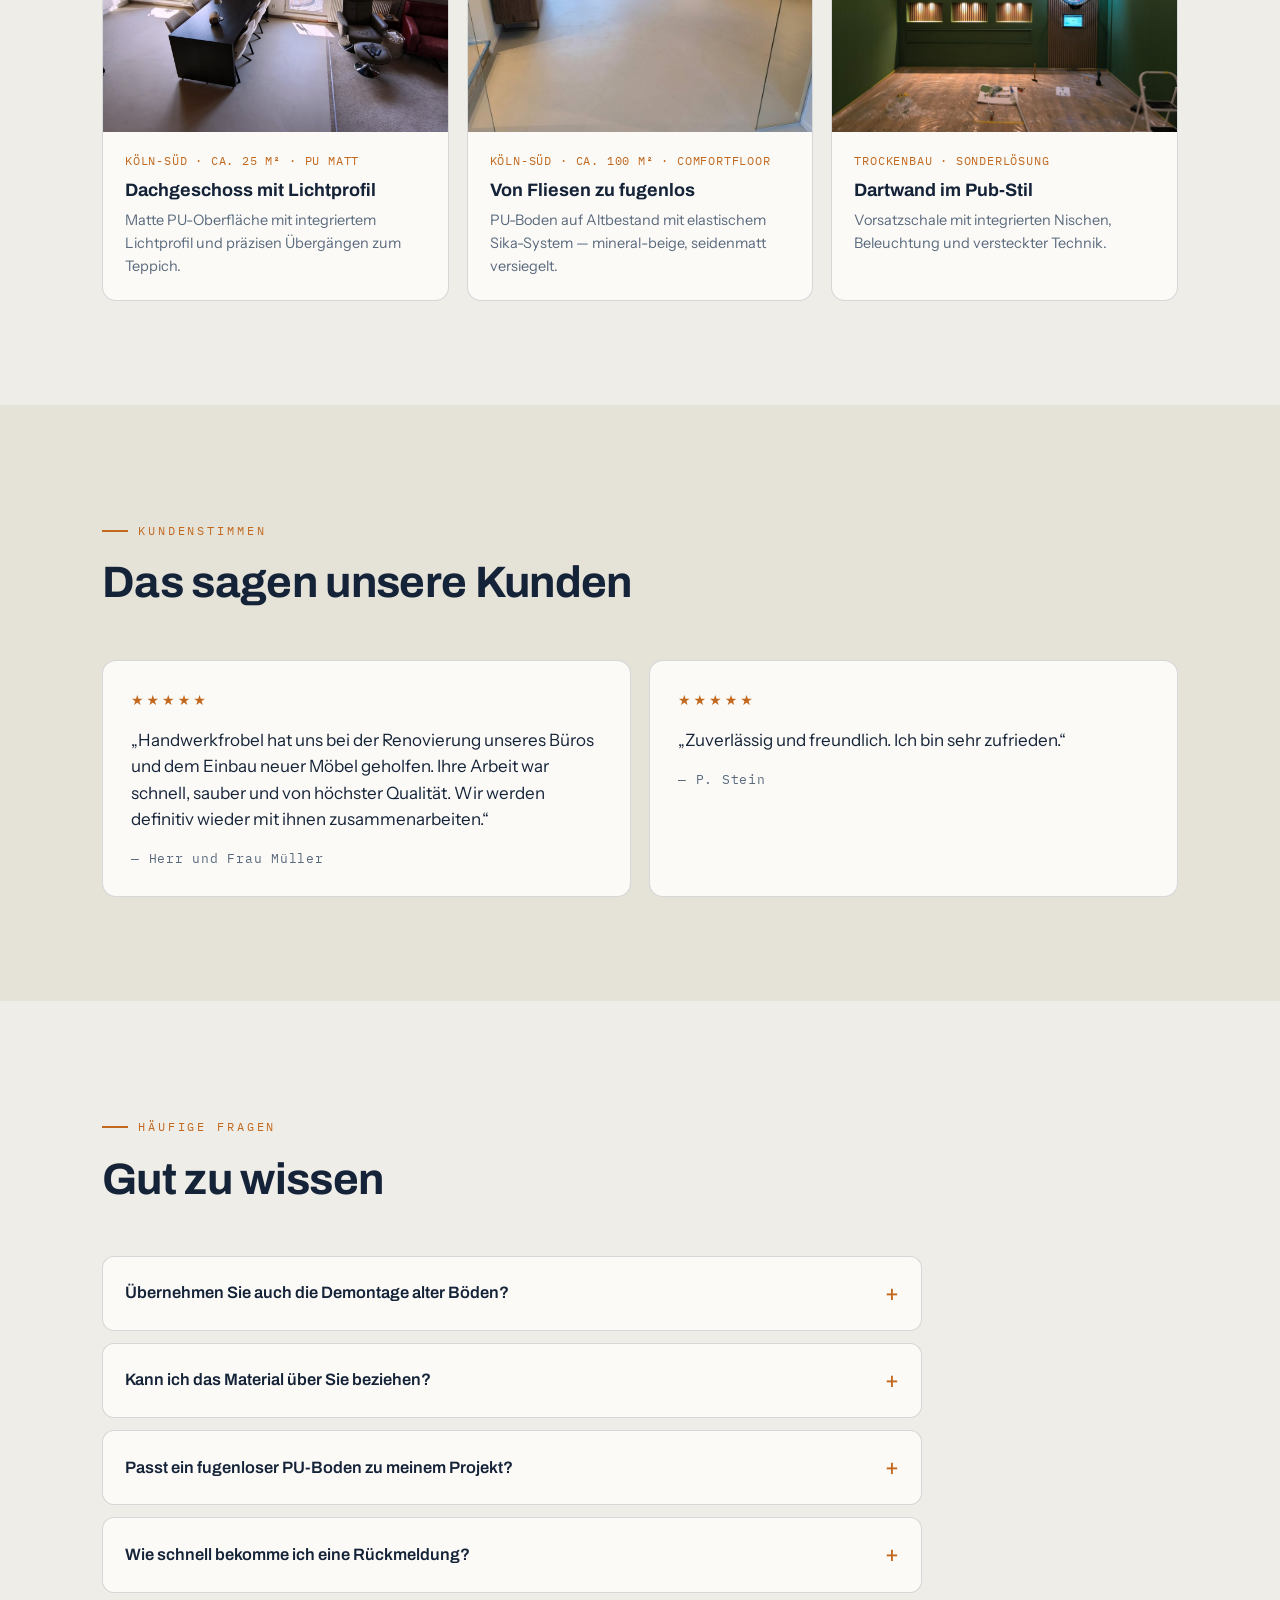
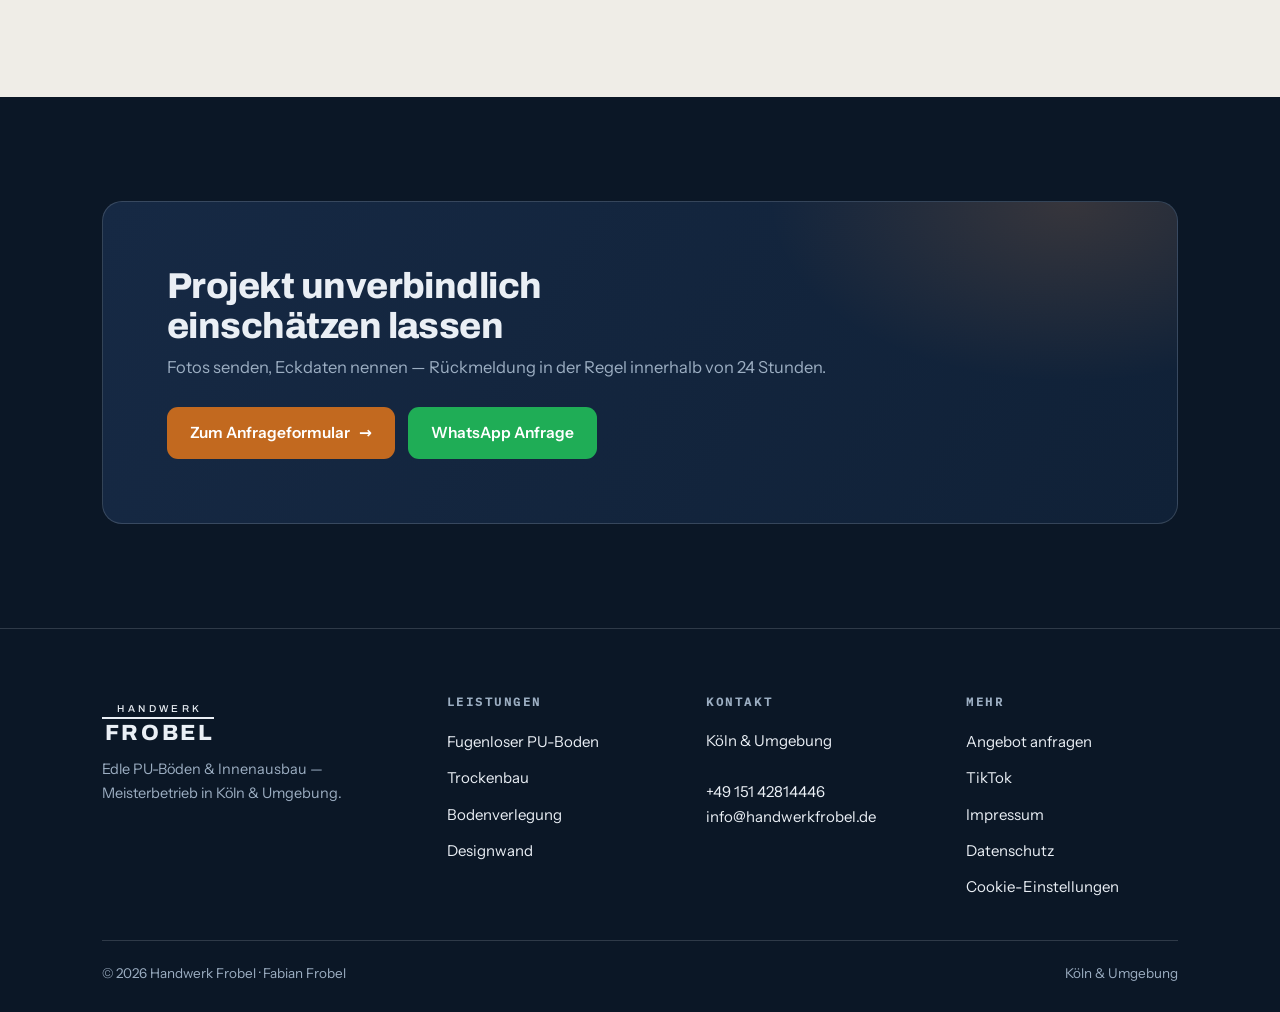
==== commit b929b791: "Startseite: Rückmeldung-Zeile probehalber entfernt" ====
--- a/index.html
+++ b/index.html
@@ -55,9 +55,6 @@
         <a class="btn btn-primary" href="kontakt.html">Projekt anfragen <span class="arr">→</span></a>
         <a class="btn btn-wa" href="https://wa.me/4915142814446?text=Hallo%2C%20ich%20interessiere%20mich%20f%C3%BCr%20ein%20Projekt%20mit%20Handwerk Frobel.">WhatsApp</a>
       </div>
-      <div class="hero-meta" style="border-top:0;padding-top:0;margin-top:16px">
-        <span>Rückmeldung i.&thinsp;d.&thinsp;R. &lt; 24 Std.</span>
-      </div>
     </div>
     <div class="hero-media">
       <img src="img/dg-1.jpg" alt="Lichtdurchfluteter Wohnbereich mit fugenlosem PU-Boden und Holzbalkendecke" width="1200" height="1600">
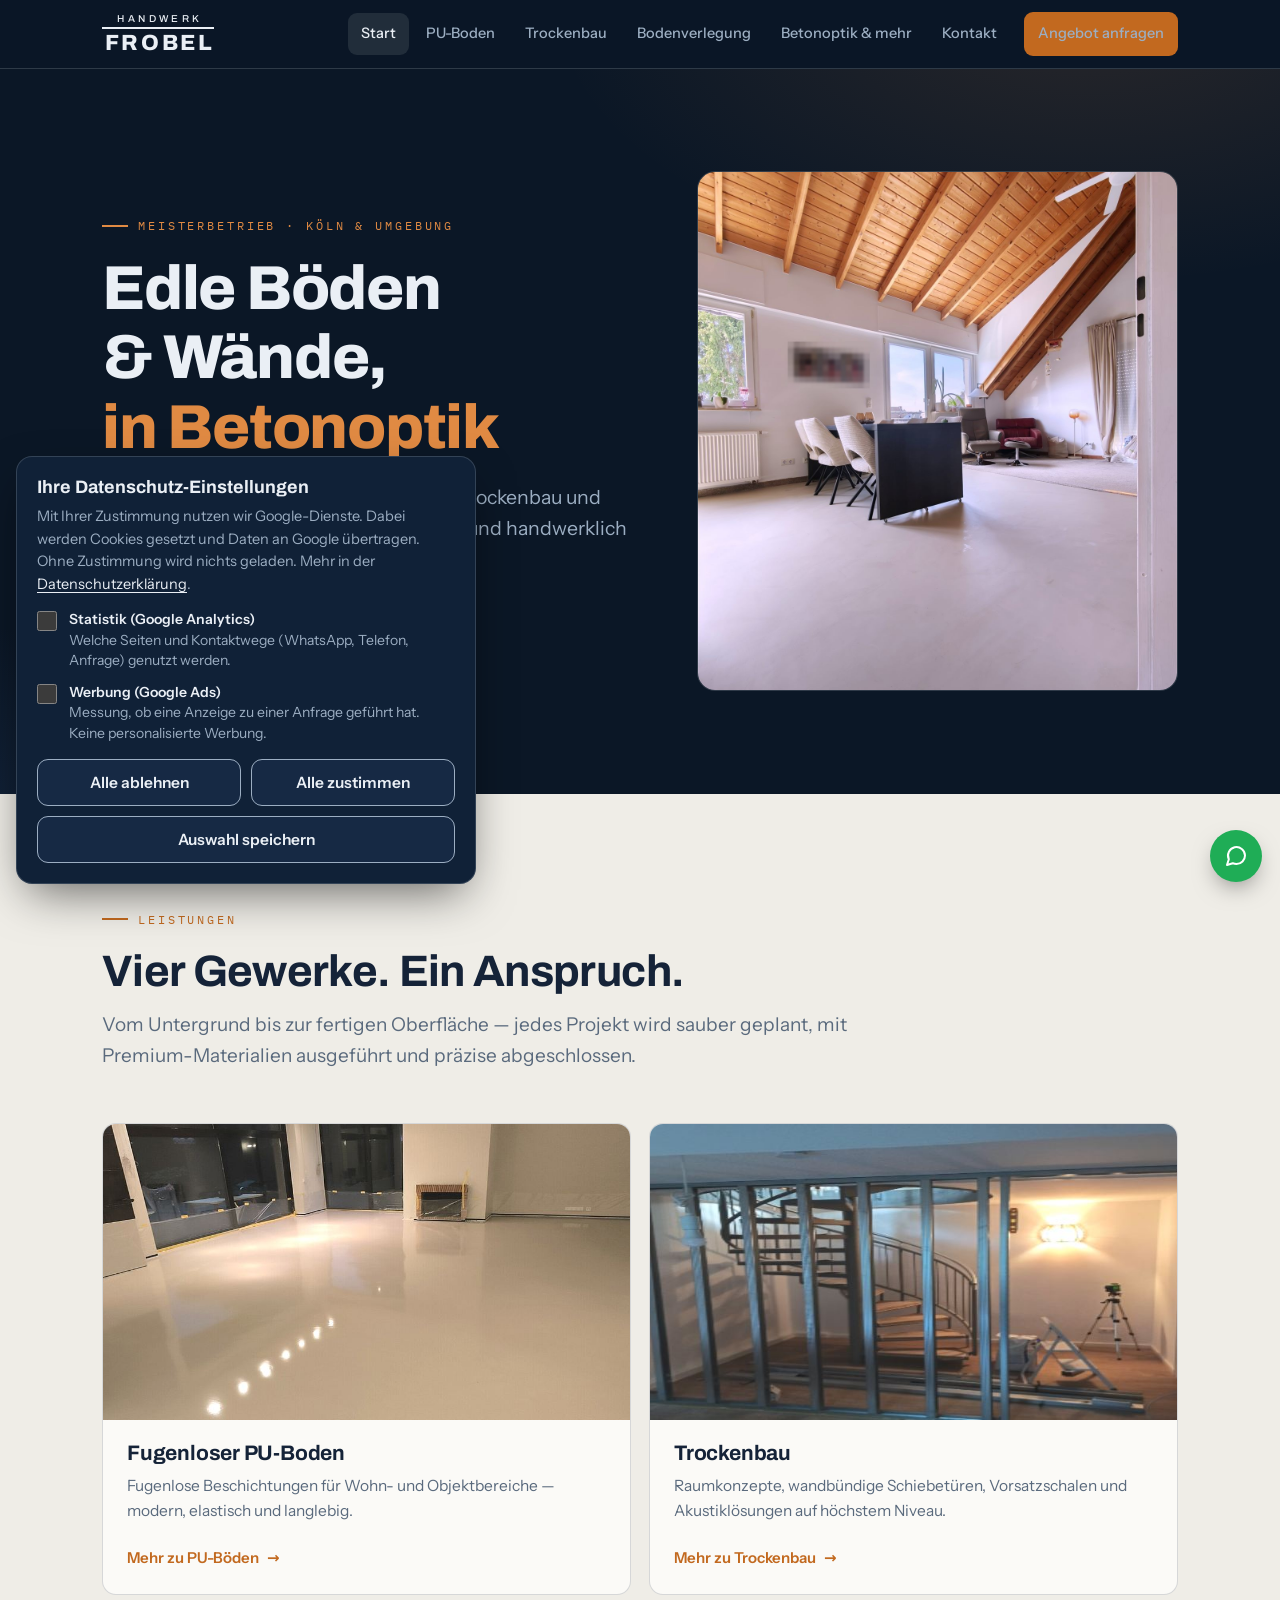
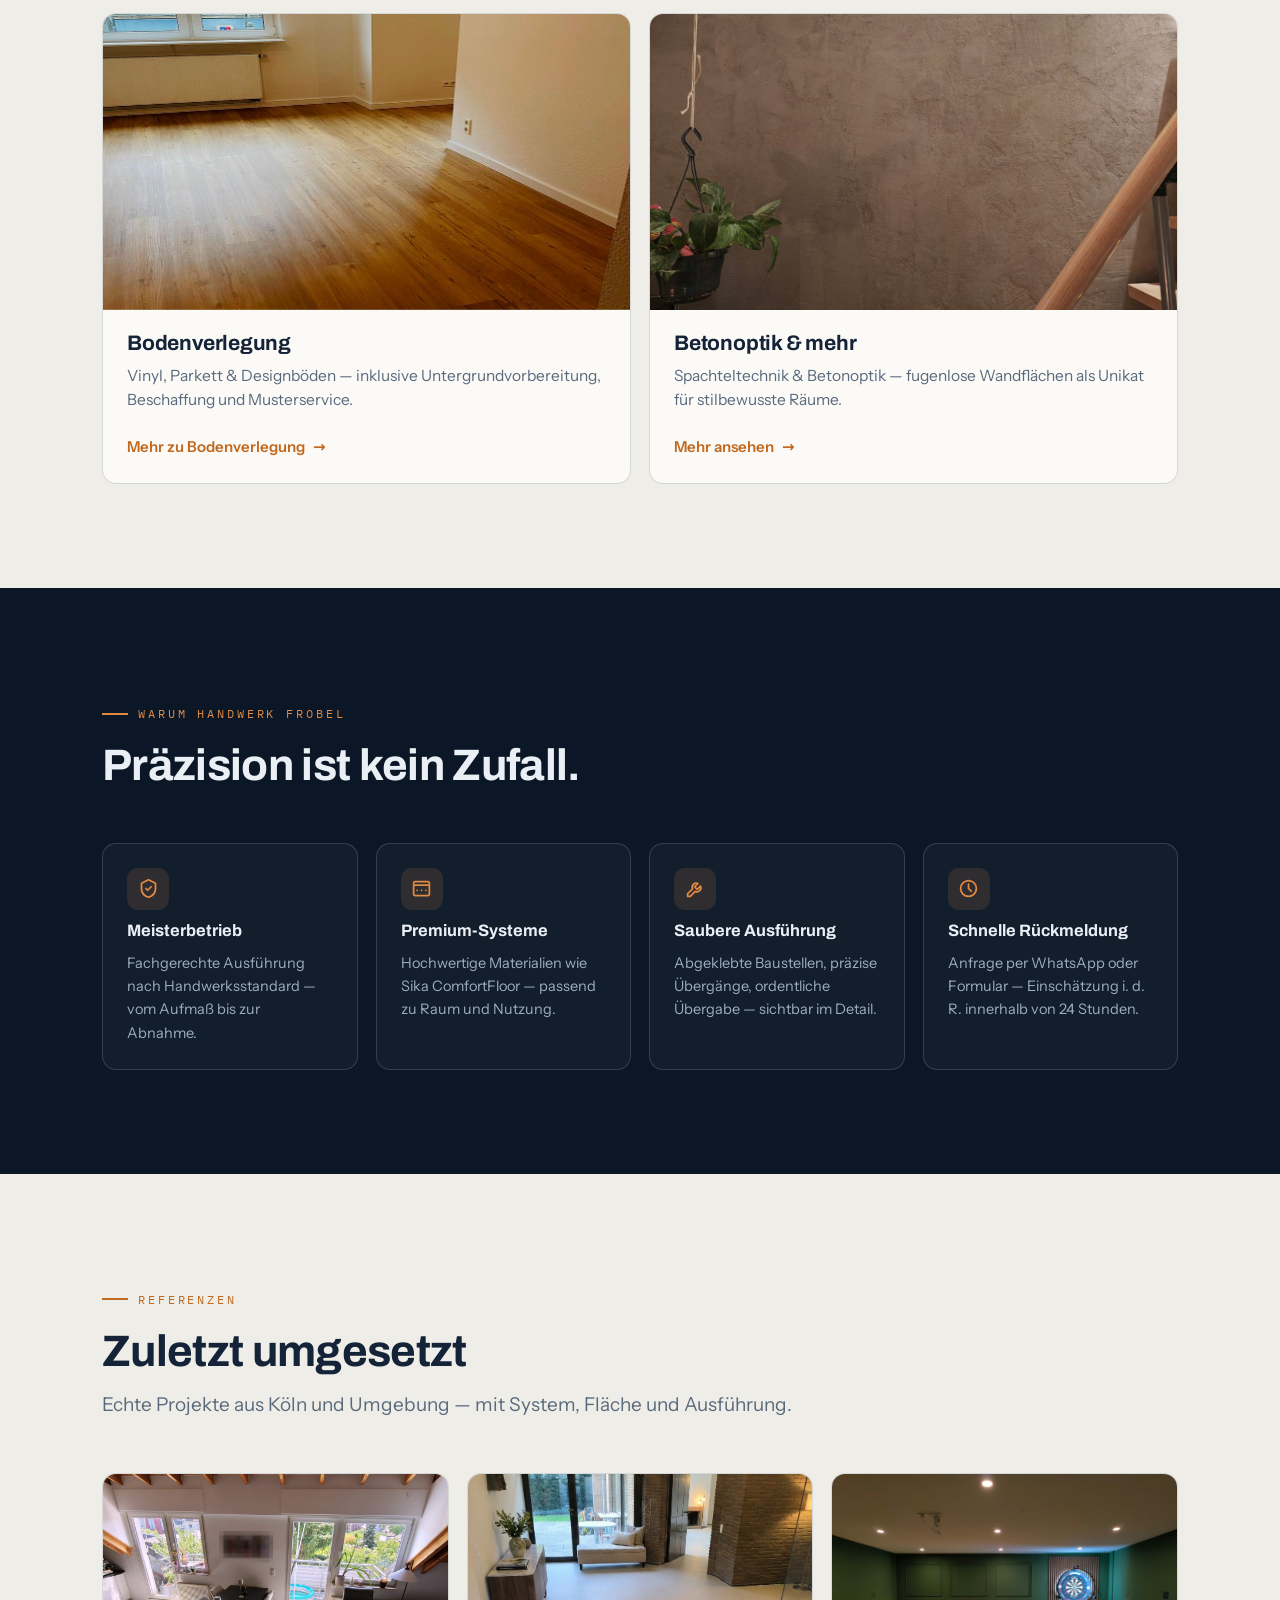
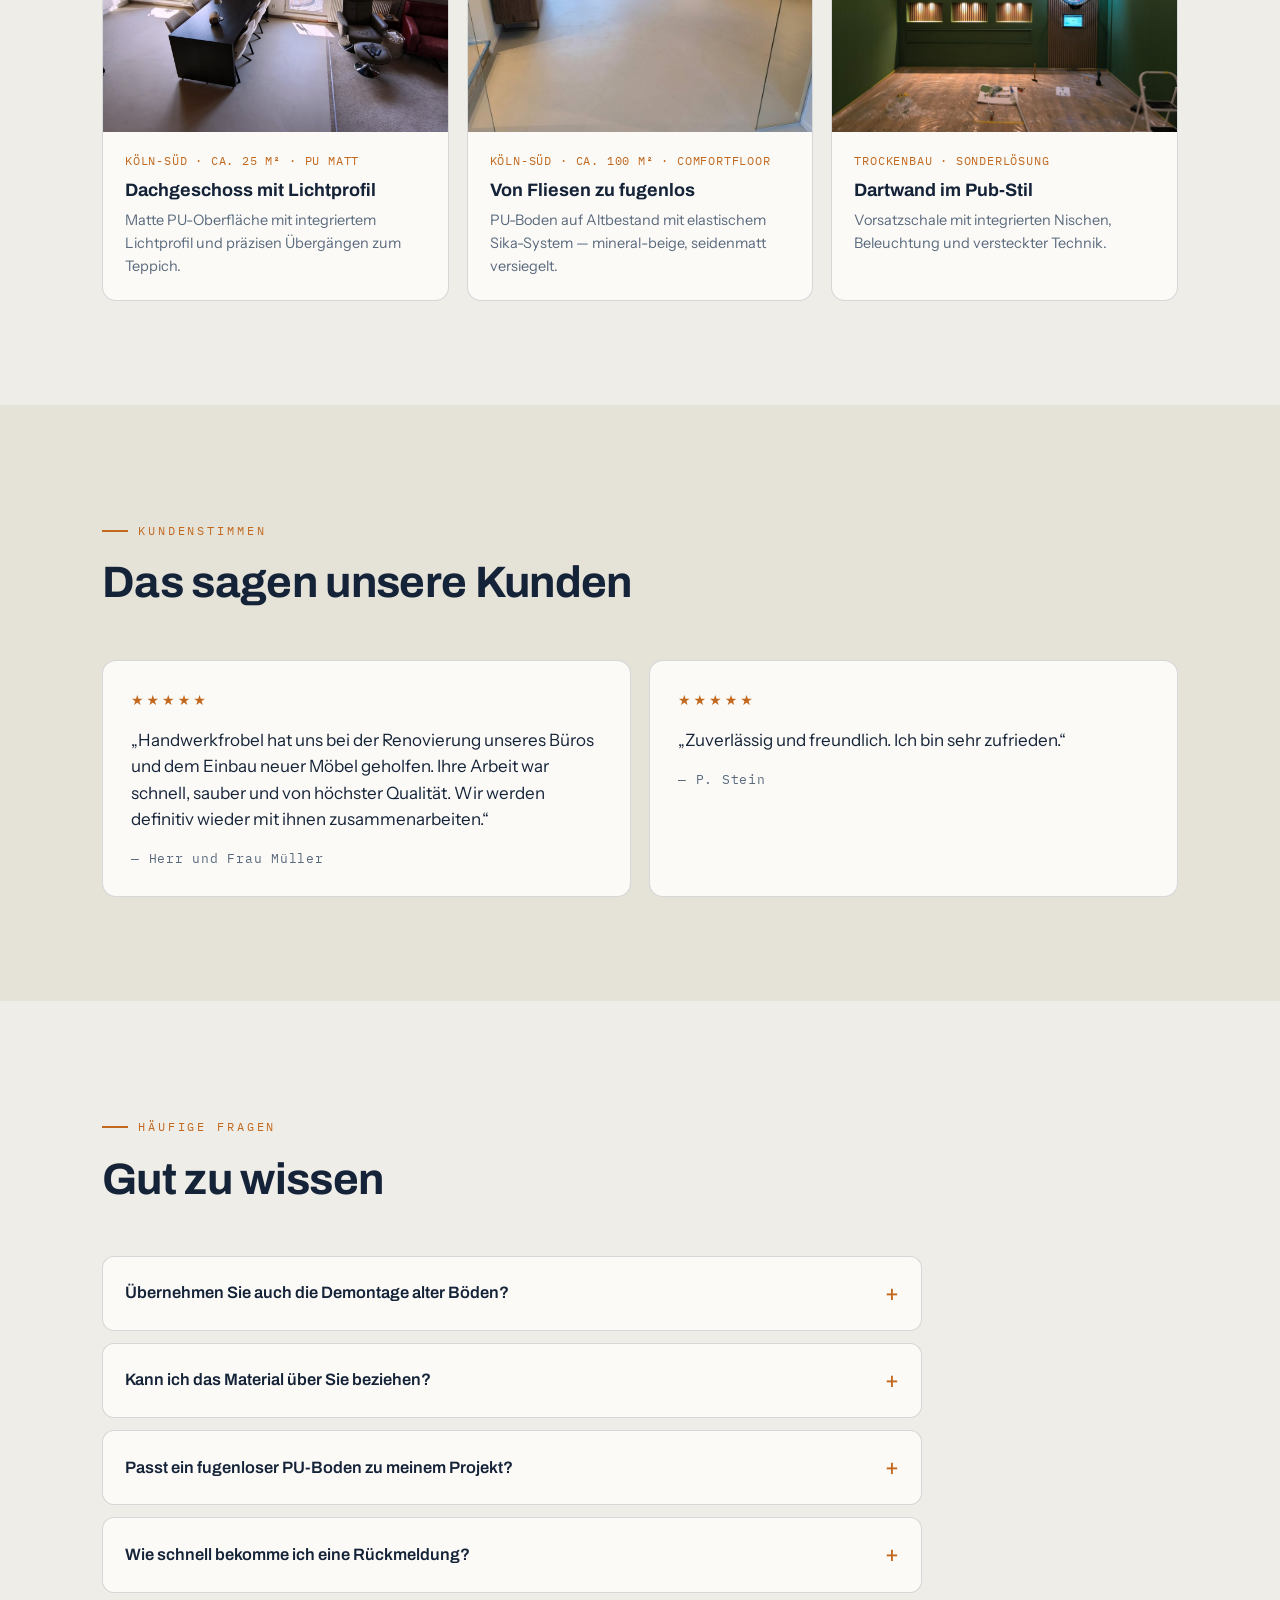
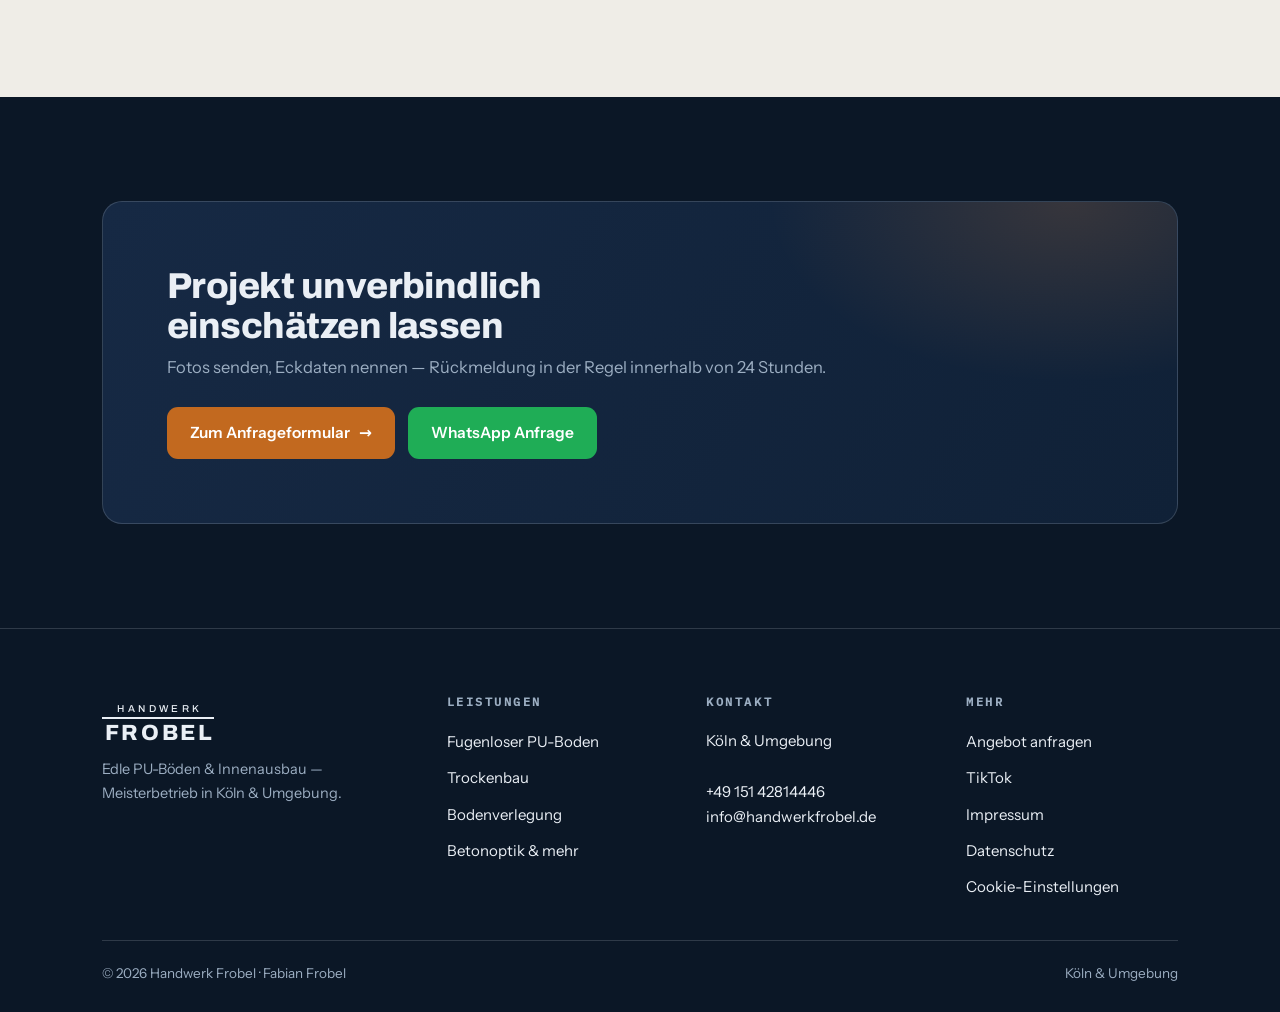
==== commit f25e9eb5: "Add files via upload" ====
--- a/index.html
+++ b/index.html
@@ -38,7 +38,7 @@
       <a href="pu-boden.html">PU-Boden</a>
       <a href="trockenbau.html">Trockenbau</a>
       <a href="bodenverlegung.html">Bodenverlegung</a>
-      <a href="designwand.html">Designwand</a>
+      <a href="designwand.html">Betonoptik &amp; mehr</a>
       <a href="kontakt.html">Kontakt</a>
       <a href="kontakt.html" class="btn btn-primary nav-cta">Angebot anfragen</a>
     </nav>
@@ -50,7 +50,7 @@
     <div>
       <p class="eyebrow">Meisterbetrieb · Köln &amp; Umgebung</p>
       <h1>Edle Böden &amp; Wände,<br><span class="rotator" data-words='["fugenlos","in Betonoptik","mit Liebe zum Detail","individuell geplant"]'><span class="word">fugenlos</span></span></h1>
-      <p class="sub">Fugenlose PU-Böden, Bodenverlegung, Trockenbau und Designwände — geplant, beraten und handwerklich umgesetzt aus einer Hand.</p>
+      <p class="sub">Fugenlose PU-Böden, Bodenverlegung, Trockenbau und Wände in Betonoptik — geplant, beraten und handwerklich umgesetzt aus einer Hand.</p>
       <div class="hero-ctas">
         <a class="btn btn-primary" href="kontakt.html">Projekt anfragen <span class="arr">→</span></a>
         <a class="btn btn-wa" href="https://wa.me/4915142814446?text=Hallo%2C%20ich%20interessiere%20mich%20f%C3%BCr%20ein%20Projekt%20mit%20Handwerk Frobel.">WhatsApp</a>
@@ -95,11 +95,11 @@
         </div>
       </a>
       <a class="tile" href="designwand.html">
-        <div class="tile-media"><img src="img/home-4.jpg" alt="Wohnzimmerwand in Spachteltechnik mit Betonoptik" loading="lazy"></div>
-        <div class="tile-body">
-          <h3>Designwand</h3>
+        <div class="tile-media"><img src="img/dw-3.jpg" alt="Wand in Betonoptik mit Spachtelstruktur" loading="lazy"></div>
+        <div class="tile-body">
+          <h3>Betonoptik &amp; mehr</h3>
           <p>Spachteltechnik &amp; Betonoptik — fugenlose Wandflächen als Unikat für stilbewusste Räume.</p>
-          <span class="tile-link">Mehr zu Designwänden <span class="arr">→</span></span>
+          <span class="tile-link">Mehr ansehen <span class="arr">→</span></span>
         </div>
       </a>
     </div>
@@ -249,7 +249,7 @@
           <li><a href="pu-boden.html">Fugenloser PU-Boden</a></li>
           <li><a href="trockenbau.html">Trockenbau</a></li>
           <li><a href="bodenverlegung.html">Bodenverlegung</a></li>
-          <li><a href="designwand.html">Designwand</a></li>
+          <li><a href="designwand.html">Betonoptik &amp; mehr</a></li>
         </ul>
       </div>
       <div>
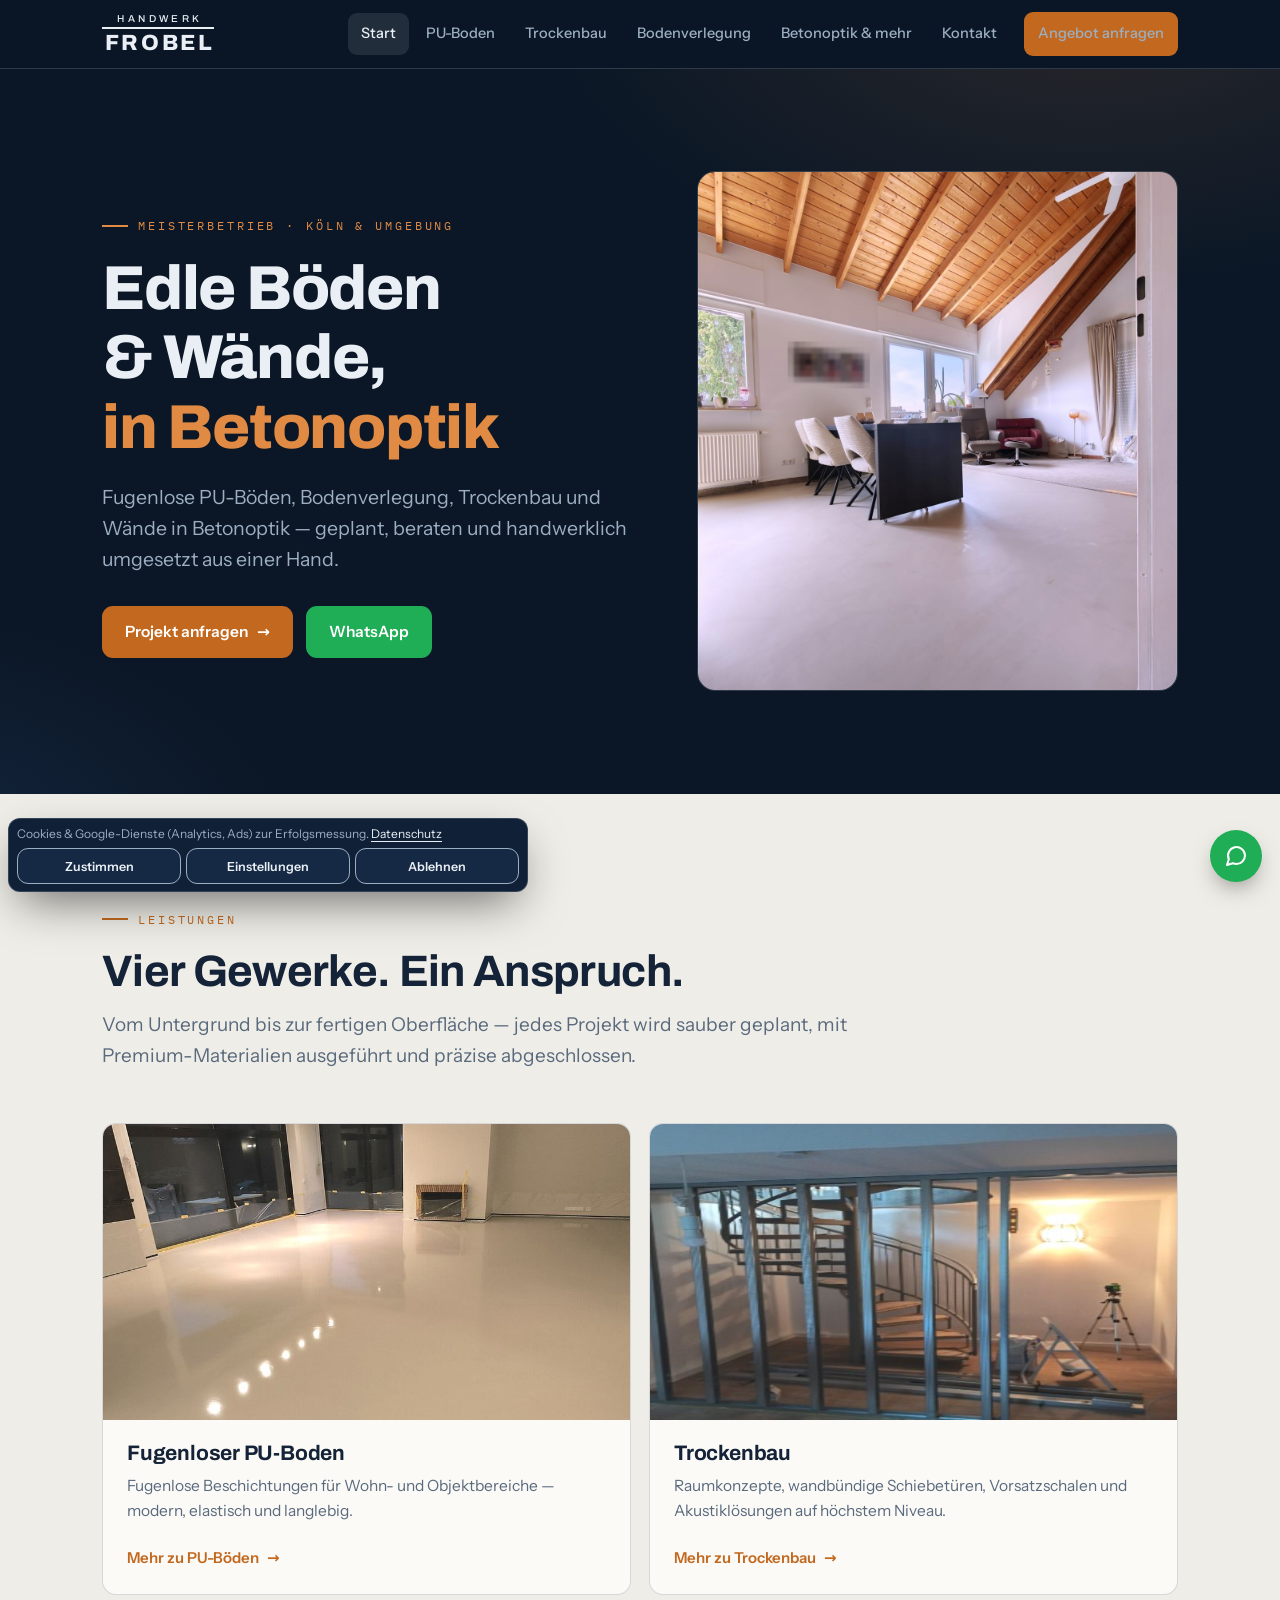
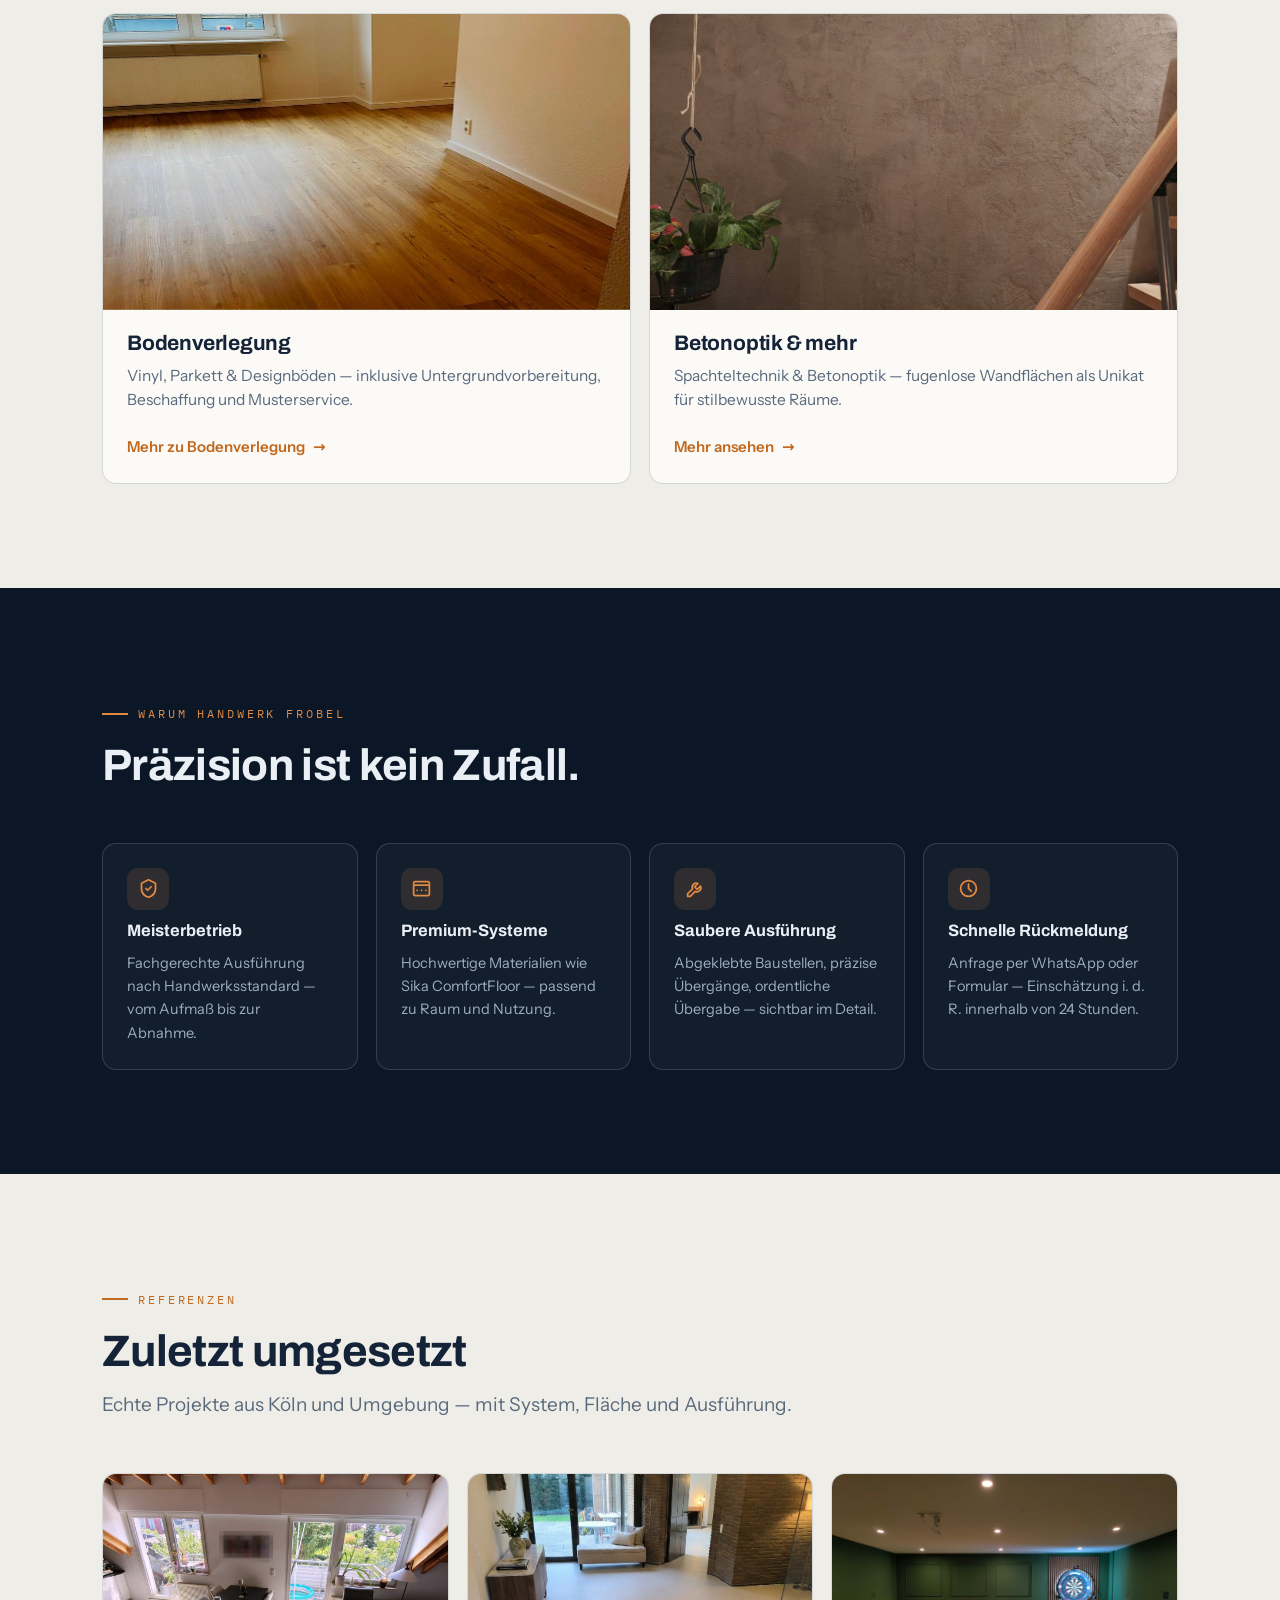
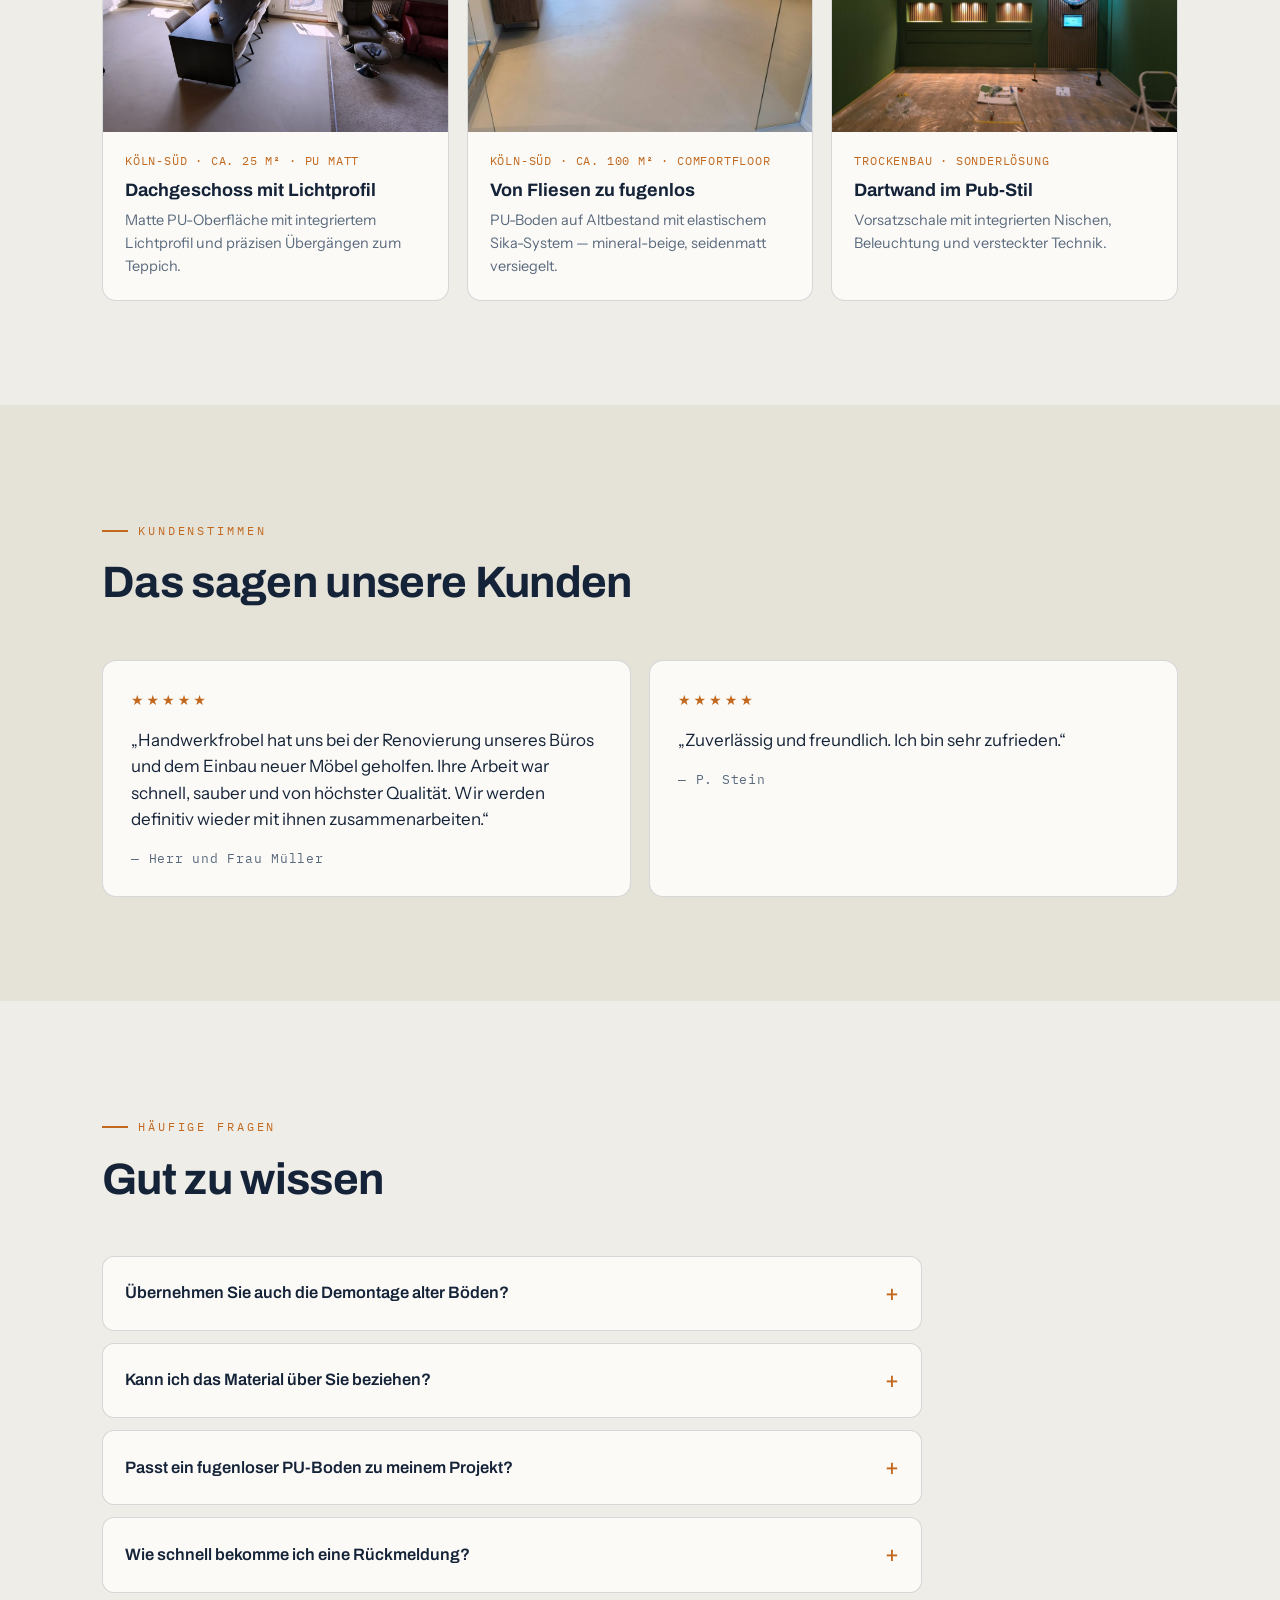
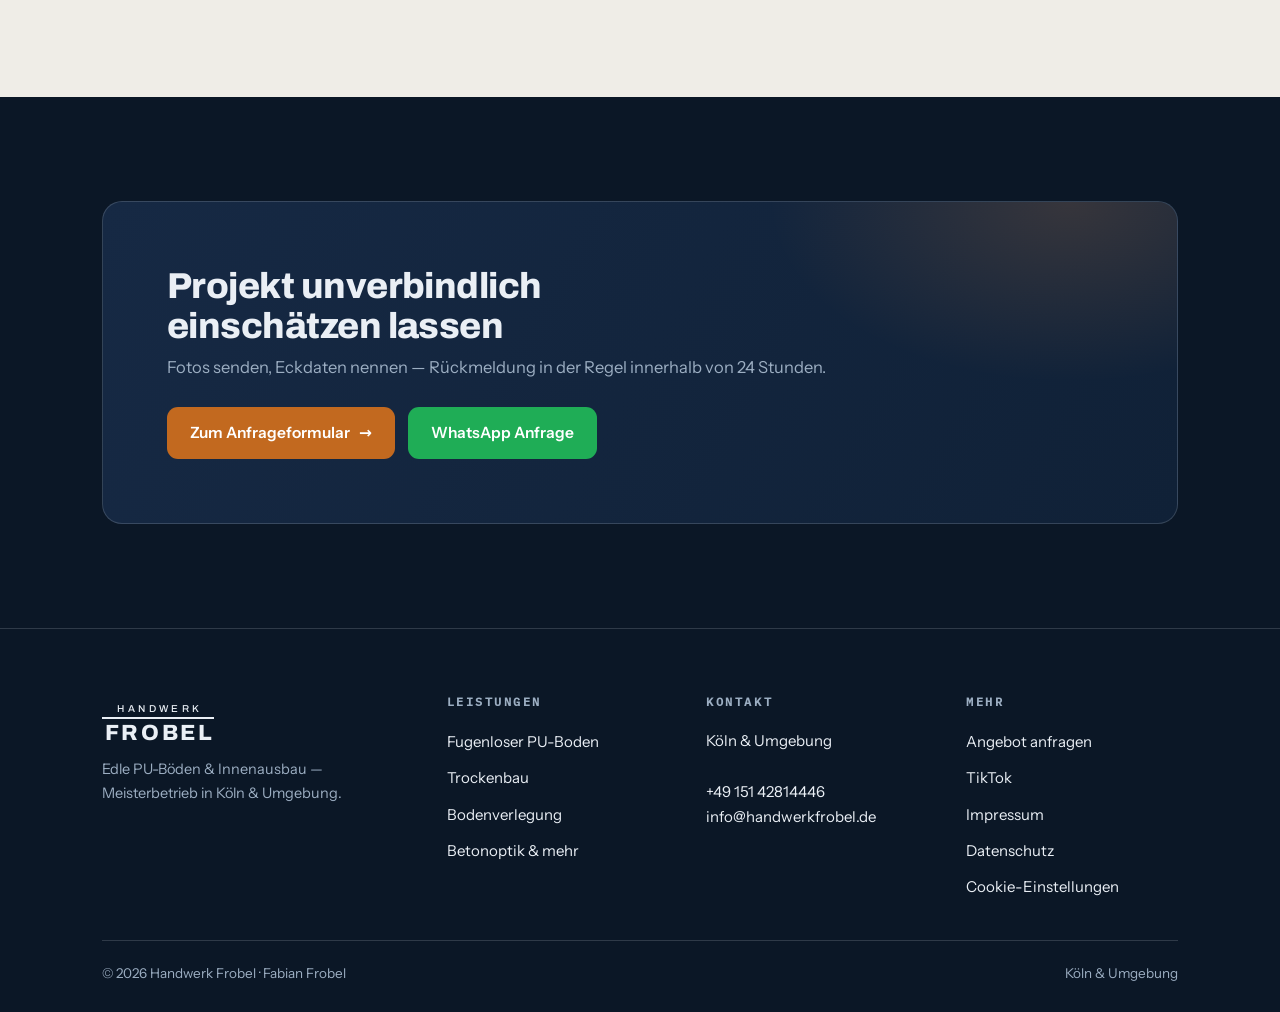
==== commit f07a2133: "Add files via upload" ====
--- a/index.html
+++ b/index.html
@@ -32,6 +32,7 @@
     <a class="brand" href="index.html" aria-label="Handwerk Frobel – Startseite">
       <span class="brand-top">HANDWERK</span><span class="brand-rule"></span><span class="brand-main">FROBEL</span>
     </a>
+    <a class="nav-call" href="tel:+4915142814446" aria-label="Anrufen: +49 151 42814446"><svg viewBox="0 0 24 24" fill="none" stroke="currentColor" stroke-width="2" stroke-linecap="round" stroke-linejoin="round" aria-hidden="true"><path d="M22 16.9v3a2 2 0 0 1-2.2 2 19.8 19.8 0 0 1-8.6-3 19.5 19.5 0 0 1-6-6 19.8 19.8 0 0 1-3-8.7A2 2 0 0 1 4.1 2h3a2 2 0 0 1 2 1.7c.1 1 .4 2 .7 2.9a2 2 0 0 1-.4 2.1L8.1 10a16 16 0 0 0 6 6l1.3-1.3a2 2 0 0 1 2.1-.4c.9.3 1.9.6 2.9.7a2 2 0 0 1 1.6 2z"/></svg><span>Anrufen</span></a>
     <button class="nav-toggle" aria-expanded="false" aria-label="Menü öffnen">☰</button>
     <nav class="nav-links" aria-label="Hauptnavigation">
       <a href="index.html" class="active">Start</a>
@@ -53,7 +54,7 @@
       <p class="sub">Fugenlose PU-Böden, Bodenverlegung, Trockenbau und Wände in Betonoptik — geplant, beraten und handwerklich umgesetzt aus einer Hand.</p>
       <div class="hero-ctas">
         <a class="btn btn-primary" href="kontakt.html">Projekt anfragen <span class="arr">→</span></a>
-        <a class="btn btn-wa" href="https://wa.me/4915142814446?text=Hallo%2C%20ich%20interessiere%20mich%20f%C3%BCr%20ein%20Projekt%20mit%20Handwerk Frobel.">WhatsApp</a>
+        <a class="btn btn-wa" href="https://wa.me/4915142814446?text=Anfrage%20zu%20meinem%20Projekt%3A">WhatsApp</a>
       </div>
     </div>
     <div class="hero-media">
@@ -230,7 +231,7 @@
       </div>
       <div class="actions">
         <a class="btn btn-primary" href="kontakt.html">Zum Anfrageformular <span class="arr">→</span></a>
-        <a class="btn btn-wa" href="https://wa.me/4915142814446?text=Hallo%2C%20ich%20m%C3%B6chte%20mein%20Projekt%20unverbindlich%20einsch%C3%A4tzen%20lassen.">WhatsApp Anfrage</a>
+        <a class="btn btn-wa" href="https://wa.me/4915142814446?text=Anfrage%20zu%20meinem%20Projekt%3A">WhatsApp Anfrage</a>
       </div>
     </div>
   </div>
@@ -273,6 +274,6 @@
     </div>
   </div>
 </footer>
-<a class="wa-float" href="https://wa.me/4915142814446?text=Hallo%2C%20ich%20habe%20eine%20Frage%20zu%20einem%20Projekt." rel="noopener" aria-label="Direkt per WhatsApp anfragen"><svg viewBox="0 0 24 24" fill="none" stroke="currentColor" stroke-width="2" stroke-linecap="round" stroke-linejoin="round"><path d="M21 11.5a8.5 8.5 0 0 1-8.5 8.5c-1.3 0-2.6-.3-3.7-.8L3 21l1.8-5.8A8.5 8.5 0 1 1 21 11.5z"/></svg></a>
+<a class="wa-float" href="https://wa.me/4915142814446?text=Anfrage%20zu%20meinem%20Projekt%3A" rel="noopener" aria-label="Direkt per WhatsApp anfragen"><svg viewBox="0 0 24 24" fill="none" stroke="currentColor" stroke-width="2" stroke-linecap="round" stroke-linejoin="round"><path d="M21 11.5a8.5 8.5 0 0 1-8.5 8.5c-1.3 0-2.6-.3-3.7-.8L3 21l1.8-5.8A8.5 8.5 0 1 1 21 11.5z"/></svg></a>
 </body>
 </html>
--- a/styles.css
+++ b/styles.css
@@ -61,6 +61,7 @@
 .nav-links a.active{color:var(--fg-inv);background:rgba(234,239,245,.1)}
 .nav-links a:active{color:var(--fg-inv);background:rgba(234,239,245,.14)}
 .nav-cta{margin-left:10px}
+.nav-call{display:none}
 .nav-toggle{
   display:none;margin-left:auto;background:none;border:1px solid var(--line-inv);
   border-radius:9px;padding:9px 11px;color:var(--fg-inv);cursor:pointer;font-size:17px;line-height:1;
@@ -315,6 +316,10 @@
 .choice:has(input:checked){border-color:var(--accent);background:rgba(194,105,31,.07)}
 .form-actions{display:flex;flex-wrap:wrap;gap:13px;align-items:center;margin-top:26px}
 .form-note{font-size:13.5px;color:var(--muted);margin-top:14px}
+.form-status{font-weight:600;padding:12px 14px;border-radius:10px;border:1px solid var(--line)}
+.form-status.ok{color:#14532d;background:#e7f6ec;border-color:#9fd5b1}
+.form-status.err{color:#7f1d1d;background:#fdecec;border-color:#f0b4b4}
+.form-status[hidden]{display:none}
 .contact-rows{display:flex;flex-direction:column;gap:14px}
 .contact-row{
   display:flex;align-items:center;gap:14px;padding:16px 18px;
@@ -369,7 +374,15 @@
 
 /* ---------- Mobil ---------- */
 @media (max-width:920px){
-  .nav-toggle{display:block}
+  .nav .nav-call{
+    display:inline-flex;align-items:center;gap:7px;margin-left:auto;
+    padding:9px 12px;border-radius:9px;border:1px solid var(--line-inv);
+    color:var(--fg-inv);font-weight:600;font-size:14.5px;line-height:1;text-decoration:none;border-bottom:1px solid var(--line-inv);
+  }
+  .nav-call svg{width:17px;height:17px;flex:none}
+  .nav-call:active{background:rgba(234,239,245,.12)}
+  .nav-inner{gap:10px}
+  .nav-toggle{display:block;margin-left:0}
   .nav-links{
     display:none;position:absolute;top:100%;left:0;right:0;flex-direction:column;align-items:stretch;
     background:var(--ink-2);border-bottom:1px solid var(--line-inv);padding:12px 16px 18px;gap:6px;
@@ -407,23 +420,25 @@
 
 /* Einwilligungs-Hinweis (Statistik) */
 .consent{
-  position:fixed;left:16px;right:16px;bottom:calc(16px + env(safe-area-inset-bottom,0px));z-index:80;
-  max-width:460px;padding:20px;border-radius:16px;
+  position:fixed;left:8px;right:8px;bottom:calc(8px + env(safe-area-inset-bottom,0px));z-index:80;
+  max-width:520px;padding:7px 8px;border-radius:12px;
   background:var(--ink-2);color:var(--fg-inv);border:1px solid var(--line-inv);
-  box-shadow:0 18px 48px -12px rgba(0,0,0,.6);font-size:14.5px;line-height:1.55;
+  box-shadow:0 18px 48px -12px rgba(0,0,0,.6);font-size:12px;line-height:1.35;
 }
 .consent[hidden]{display:none}
 .consent h2{font-family:var(--font-display);font-size:18px;font-weight:700;margin:0 0 8px}
-.consent p{margin:0 0 14px;color:var(--muted-inv)}
+.consent p{margin:0 0 6px;color:var(--muted-inv)}
 .consent a{color:var(--fg-inv);text-underline-offset:3px}
 .consent{max-height:calc(100vh - 32px);max-height:calc(100dvh - 32px);overflow-y:auto}
-.consent-opt{display:flex;gap:12px;align-items:flex-start;margin:0 0 12px;color:var(--muted-inv);font-size:14px;line-height:1.45;cursor:pointer}
+.consent-opts{margin:0 0 10px}
+.consent-opt{display:flex;gap:10px;align-items:flex-start;margin:0 0 10px;color:var(--muted-inv);font-size:13px;line-height:1.45;cursor:pointer}
 .consent-opt input{flex:none;width:20px;height:20px;margin:2px 0 0;accent-color:var(--accent-bright)}
 .consent-opt strong{display:block;color:var(--fg-inv);font-weight:600}
-.consent-actions{display:grid;grid-template-columns:1fr 1fr;gap:10px;margin-top:16px}
+.consent-actions{display:grid;grid-template-columns:1fr 1fr 1fr;gap:5px;margin-top:0}
+.consent-open .consent-actions{grid-template-columns:1fr 1fr 1fr}
 .consent-save{grid-column:1/-1}
 .consent-btn{
-  justify-content:center;padding-inline:12px;min-width:0;
+  justify-content:center;padding:5px 3px;min-height:36px;min-width:0;font-size:12.5px;
   background:var(--ink-3);color:var(--fg-inv);border:1px solid var(--muted-inv);
 }
 @media (hover:hover) and (pointer:fine){
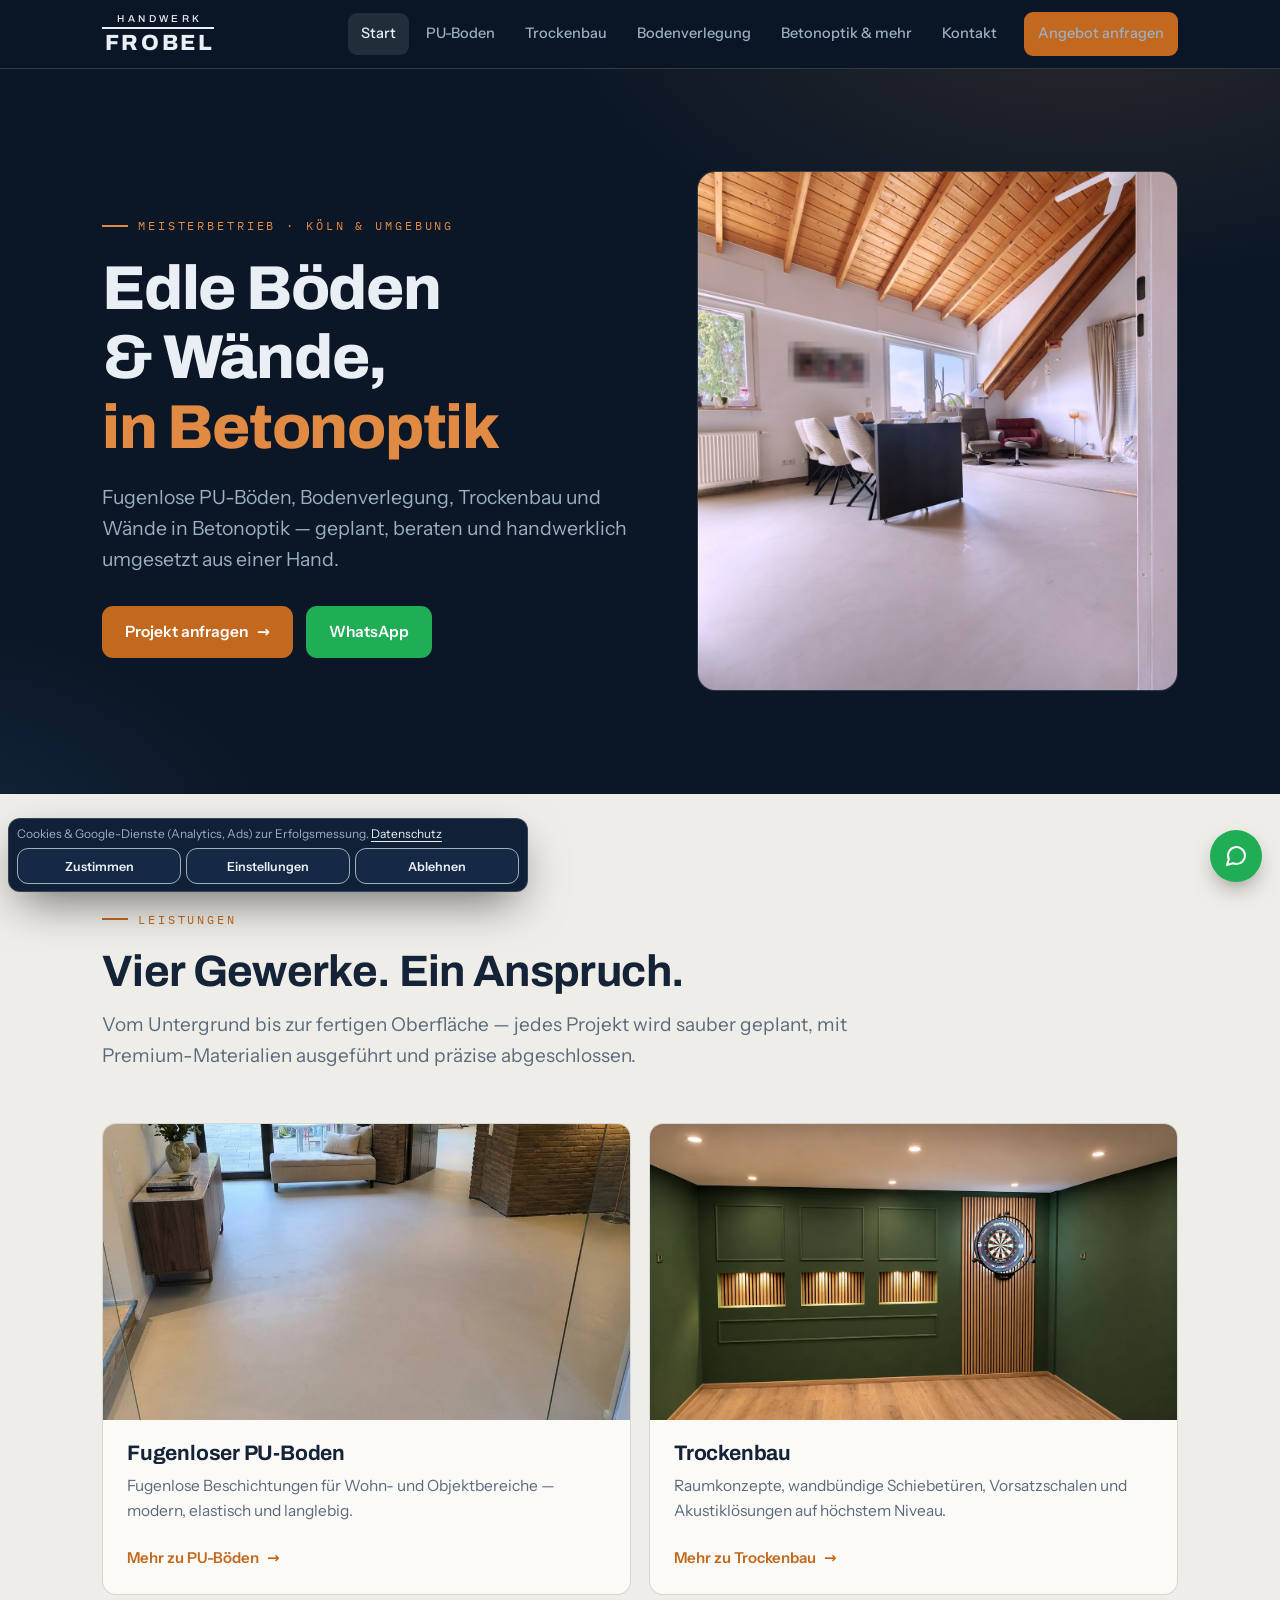
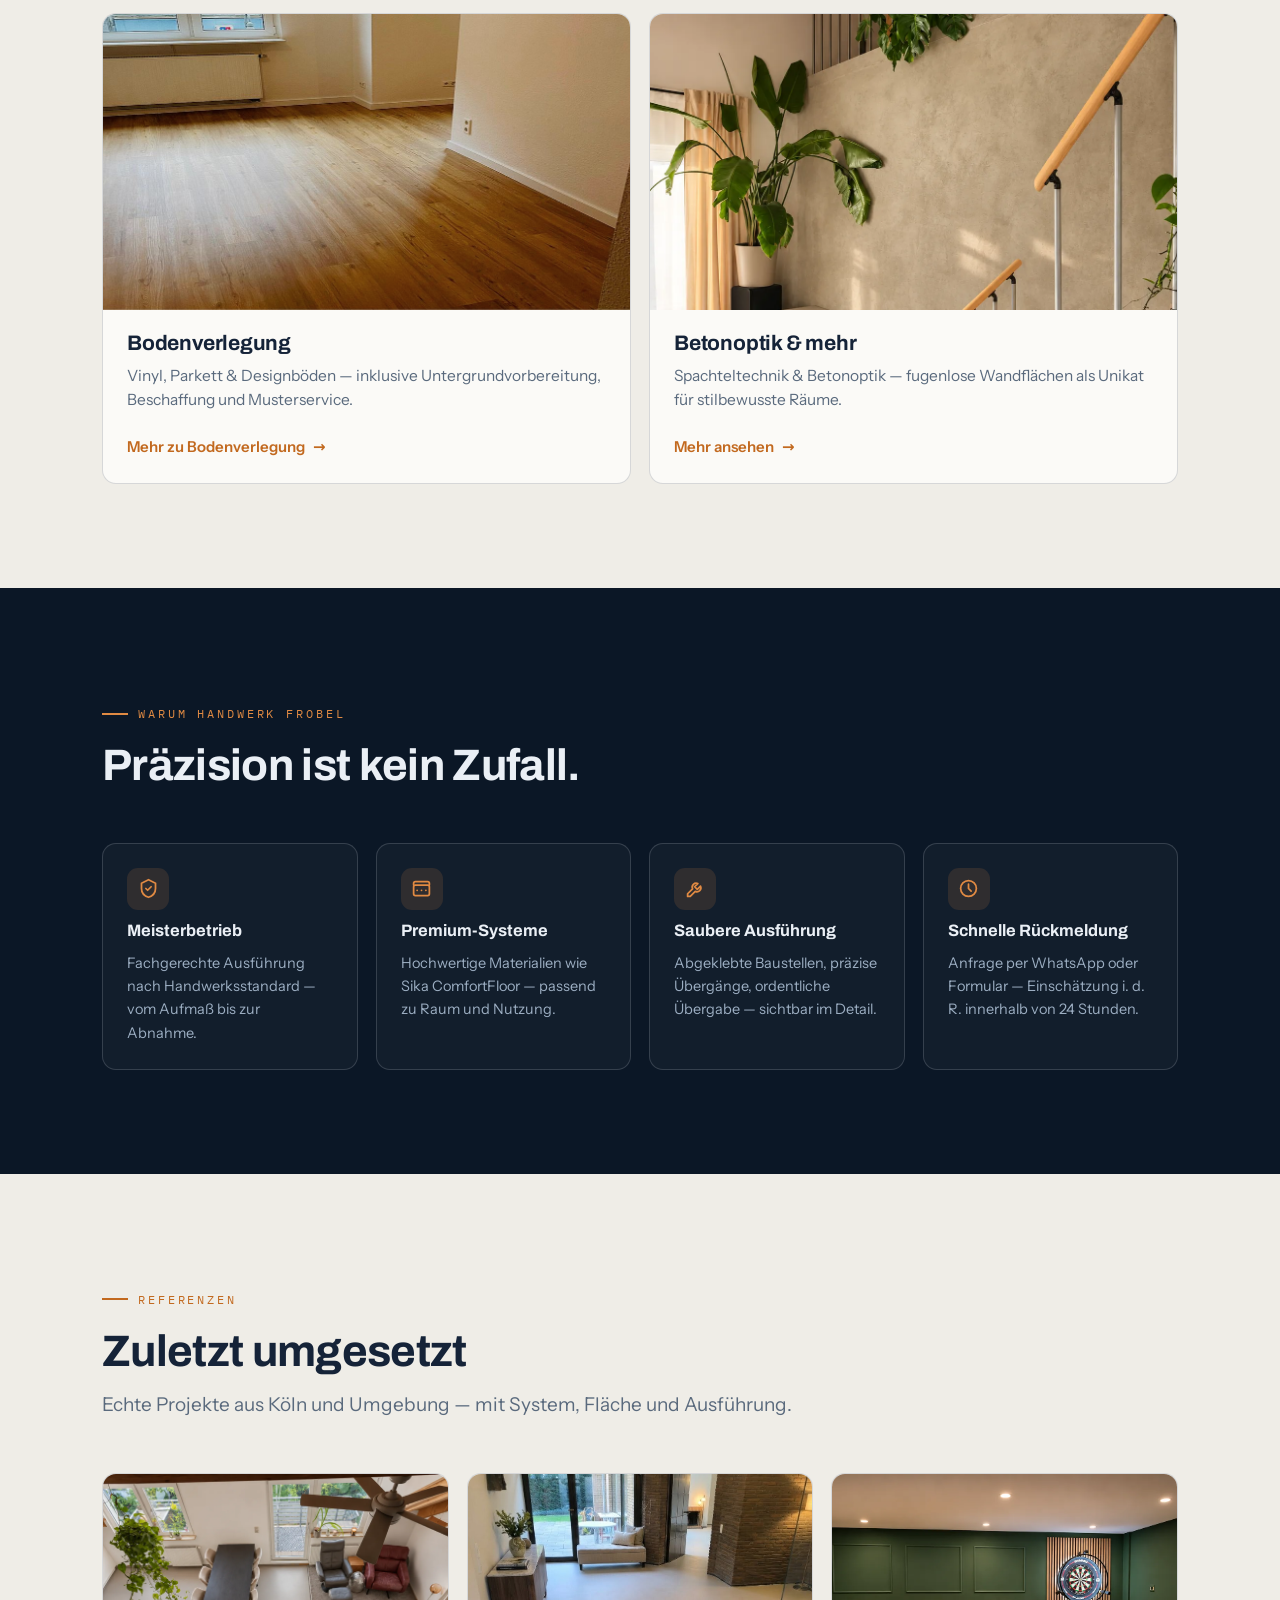
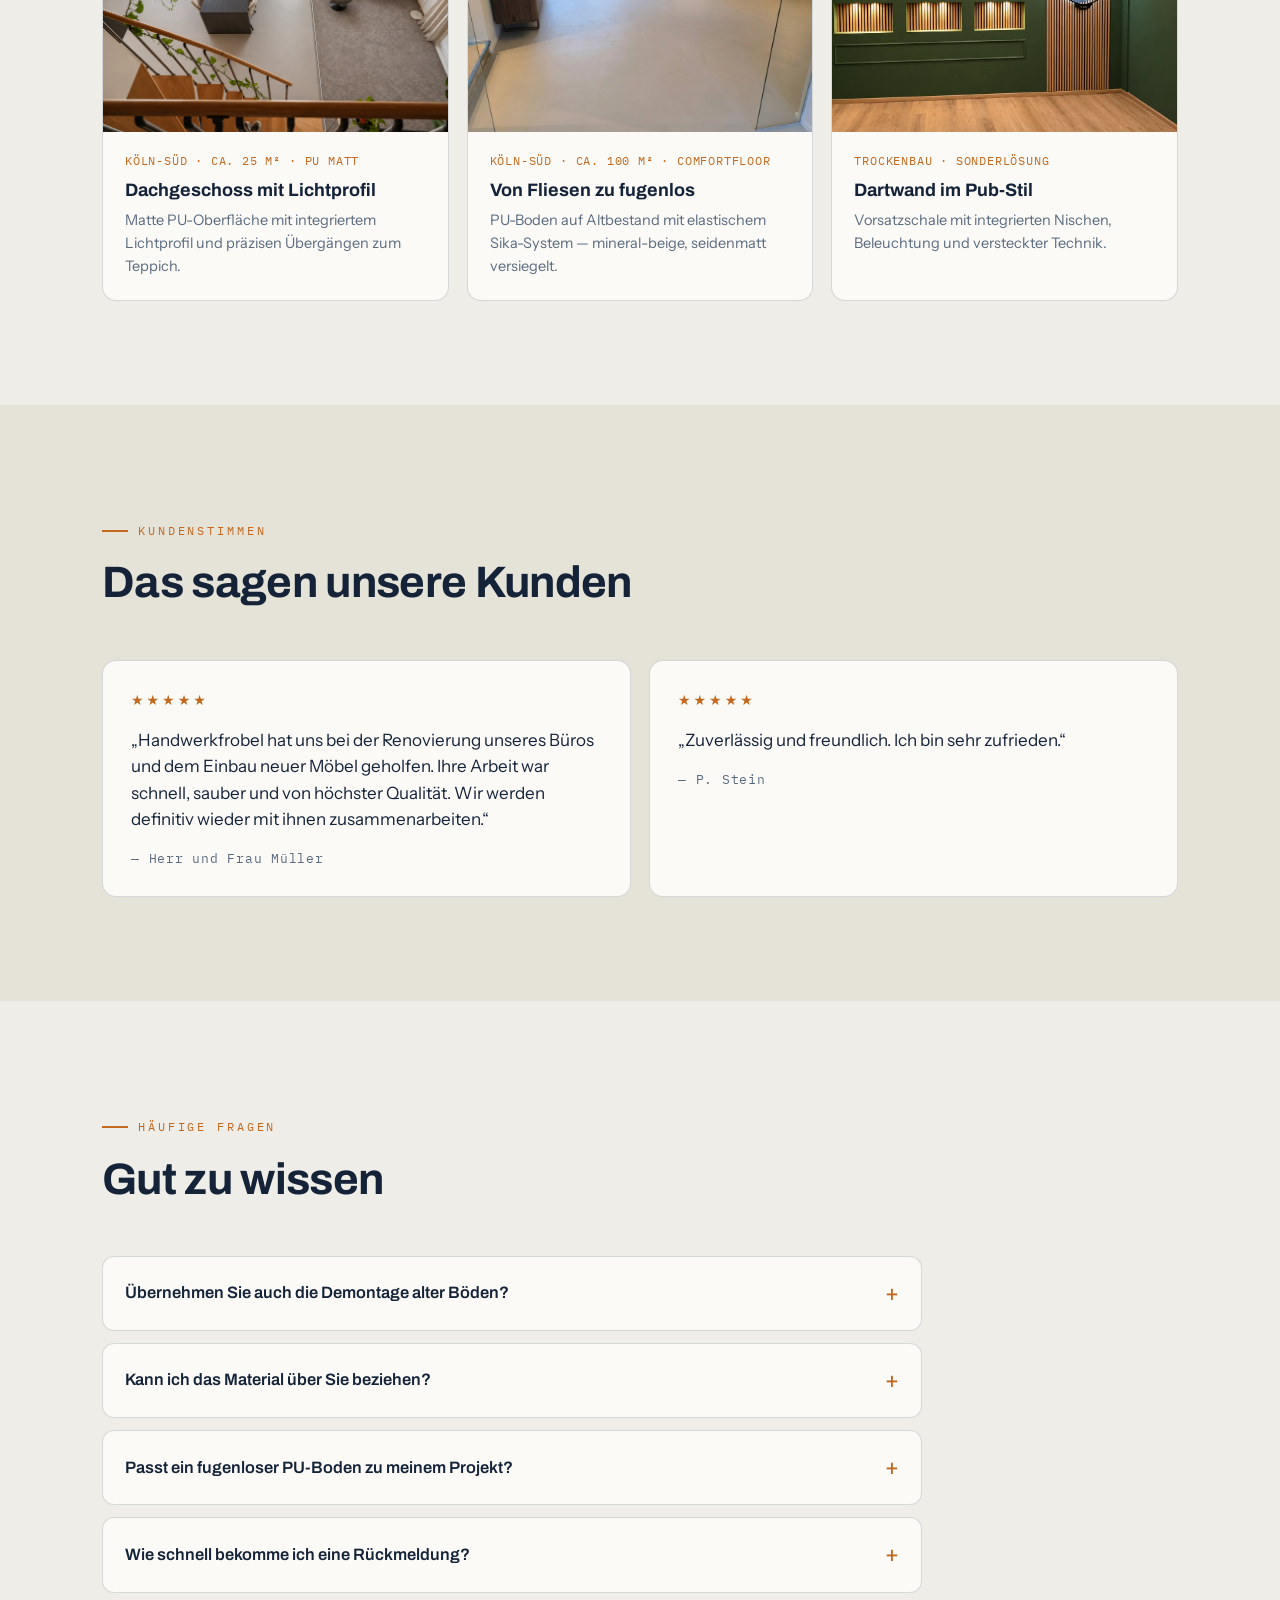
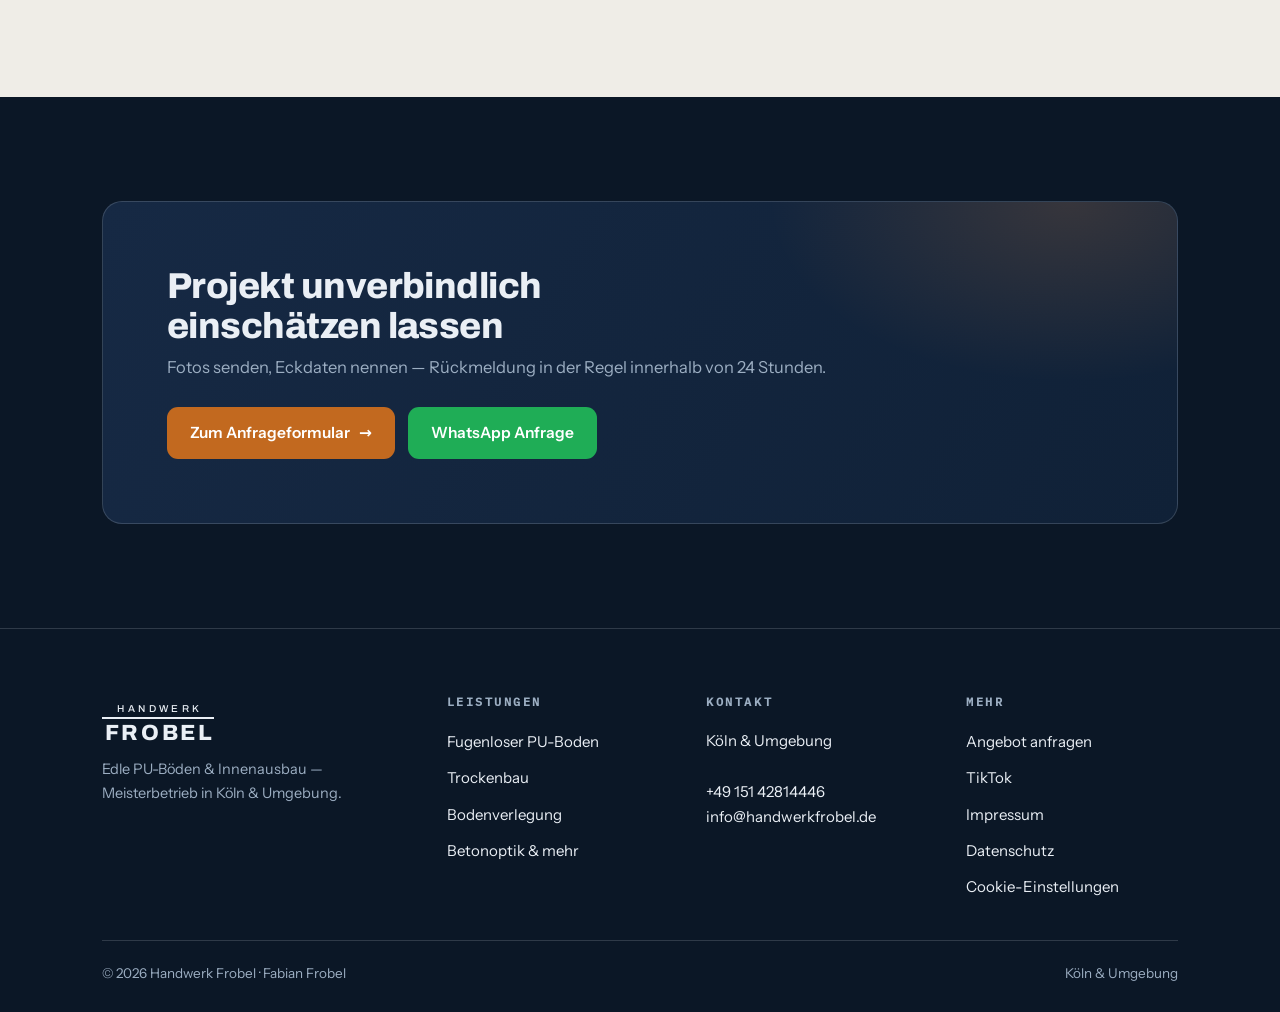
==== commit da2bb106: "Startseite und PU-Boden: Projektbilder und Referenzen aktualisieren" ====
--- a/index.html
+++ b/index.html
@@ -72,7 +72,7 @@
     </div>
     <div class="bento">
       <a class="tile" href="pu-boden.html">
-        <div class="tile-media"><img src="img/home-1.jpg" alt="Frisch beschichteter, glänzender PU-Boden in einem Wohnraum" loading="lazy"></div>
+        <div class="tile-media"><img src="img/pu-5.jpg" alt="Fertiger fugenloser PU-Boden in einem Einfamilienhaus" style="object-position:50% 63%" loading="lazy"></div>
         <div class="tile-body">
           <h3>Fugenloser PU-Boden</h3>
           <p>Fugenlose Beschichtungen für Wohn- und Objektbereiche — modern, elastisch und langlebig.</p>
@@ -80,7 +80,7 @@
         </div>
       </a>
       <a class="tile" href="trockenbau.html">
-        <div class="tile-media"><img src="img/home-2.jpg" alt="Trockenbau-Ständerwerk vor einer Wendeltreppe" loading="lazy"></div>
+        <div class="tile-media"><img src="img/dartwand-website.webp" alt="Grüne Trockenbau-Dartwand mit beleuchteten Nischen und Holzlamellen" style="object-position:50% 58%" loading="lazy"></div>
         <div class="tile-body">
           <h3>Trockenbau</h3>
           <p>Raumkonzepte, wandbündige Schiebetüren, Vorsatzschalen und Akustiklösungen auf höchstem Niveau.</p>
@@ -88,7 +88,7 @@
         </div>
       </a>
       <a class="tile" href="bodenverlegung.html">
-        <div class="tile-media"><img src="img/home-3.jpg" alt="Neu verlegter Vinylboden in Holzoptik in einer Wohnung" loading="lazy"></div>
+        <div class="tile-media"><img src="img/home-3.jpg" alt="Neu verlegter Vinylboden in Holzoptik in einer Wohnung" style="filter:saturate(.88)" loading="lazy"></div>
         <div class="tile-body">
           <h3>Bodenverlegung</h3>
           <p>Vinyl, Parkett &amp; Designböden — inklusive Untergrundvorbereitung, Beschaffung und Musterservice.</p>
@@ -96,7 +96,7 @@
         </div>
       </a>
       <a class="tile" href="designwand.html">
-        <div class="tile-media"><img src="img/dw-3.jpg" alt="Wand in Betonoptik mit Spachtelstruktur" loading="lazy"></div>
+        <div class="tile-media"><img src="img/betonoptik-treppenwand-website.webp" alt="Helle Wand in Betonoptik neben einer Holztreppe mit Grünpflanzen" style="object-position:55% 44%" loading="lazy"></div>
         <div class="tile-body">
           <h3>Betonoptik &amp; mehr</h3>
           <p>Spachteltechnik &amp; Betonoptik — fugenlose Wandflächen als Unikat für stilbewusste Räume.</p>
@@ -146,15 +146,15 @@
       <p class="lead">Echte Projekte aus Köln und Umgebung — mit System, Fläche und Ausführung.</p>
     </div>
     <div class="refs">
-      <a class="ref" href="pu-boden.html" style="text-decoration:none">
-        <div class="ref-media"><img src="img/dg-3.jpg" alt="Blick von der Galerie auf den fugenlosen PU-Boden mit Teppich-Übergang" loading="lazy"></div>
+      <a class="ref" href="pu-boden.html#dachgeschoss-lichtprofil" style="text-decoration:none">
+        <div class="ref-media"><img src="img/pu-dachgeschoss-galerie-website.webp" alt="Blick von der Galerie auf den fugenlosen PU-Boden mit Teppichübergang und Lichtprofil" loading="lazy"></div>
         <div class="ref-body">
           <span class="ref-meta">Köln-Süd · ca. 25 m² · PU matt</span>
           <h3>Dachgeschoss mit Lichtprofil</h3>
           <p>Matte PU-Oberfläche mit integriertem Lichtprofil und präzisen Übergängen zum Teppich.</p>
         </div>
       </a>
-      <a class="ref" href="pu-boden.html" style="text-decoration:none">
+      <a class="ref" href="pu-boden.html#fliesen-zu-pu" style="text-decoration:none">
         <div class="ref-media"><img src="img/pu-5.jpg" alt="Fugenloser PU-Boden in mineral-beiger Optik in einem Einfamilienhaus" loading="lazy"></div>
         <div class="ref-body">
           <span class="ref-meta">Köln-Süd · ca. 100 m² · ComfortFloor</span>
@@ -163,7 +163,7 @@
         </div>
       </a>
       <a class="ref" href="trockenbau.html" style="text-decoration:none">
-        <div class="ref-media"><img src="img/dart-5.jpg" alt="Maßgefertigte Dartwand im Pub-Stil: grüne Wand mit Zierrahmen, beleuchteten Nischen mit Holzlamellen und beleuchteter Dartscheibe" loading="lazy"></div>
+        <div class="ref-media"><img src="img/dartwand-website.webp" alt="Maßgefertigte Dartwand im Pub-Stil: grüne Wand mit Zierrahmen, beleuchteten Nischen mit Holzlamellen und beleuchteter Dartscheibe" loading="lazy"></div>
         <div class="ref-body">
           <span class="ref-meta">Trockenbau · Sonderlösung</span>
           <h3>Dartwand im Pub-Stil</h3>
@@ -276,4 +276,4 @@
 </footer>
 <a class="wa-float" href="https://wa.me/4915142814446?text=Anfrage%20zu%20meinem%20Projekt%3A" rel="noopener" aria-label="Direkt per WhatsApp anfragen"><svg viewBox="0 0 24 24" fill="none" stroke="currentColor" stroke-width="2" stroke-linecap="round" stroke-linejoin="round"><path d="M21 11.5a8.5 8.5 0 0 1-8.5 8.5c-1.3 0-2.6-.3-3.7-.8L3 21l1.8-5.8A8.5 8.5 0 1 1 21 11.5z"/></svg></a>
 </body>
-</html>
+</html>
